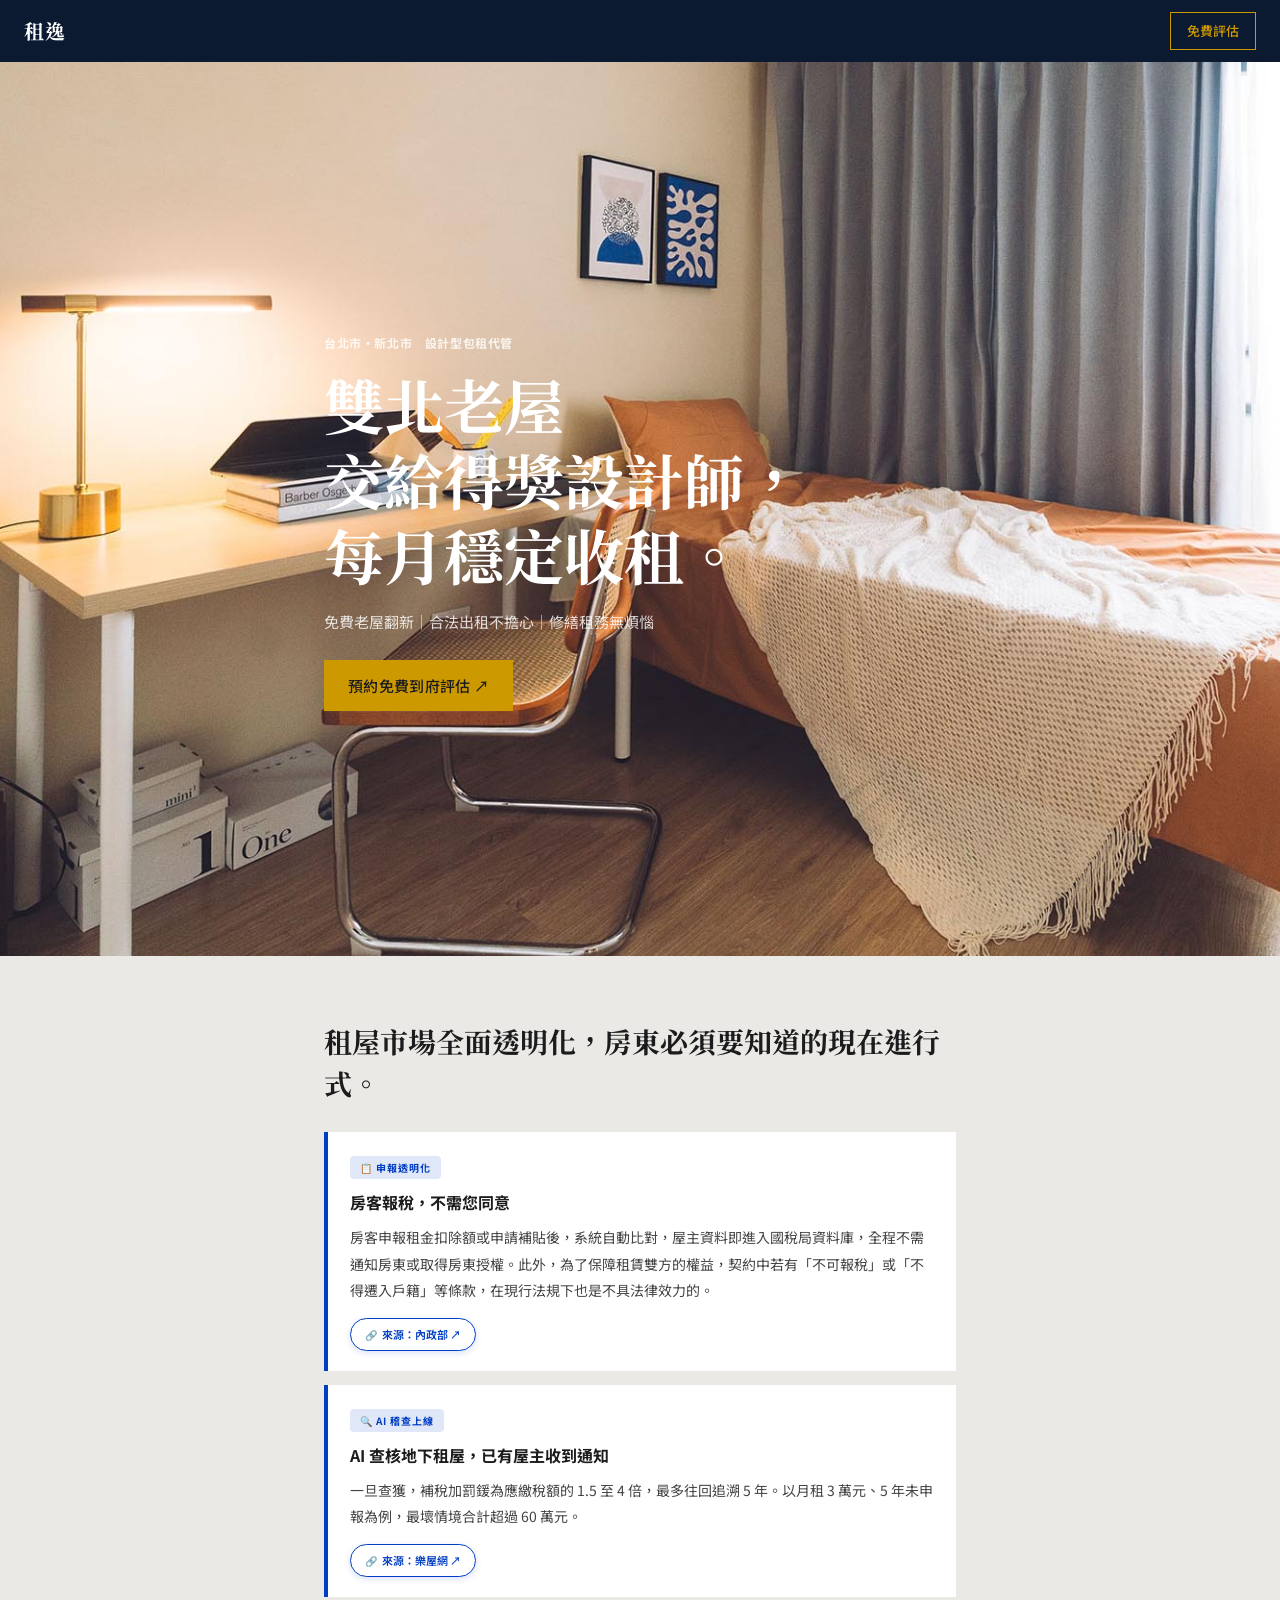
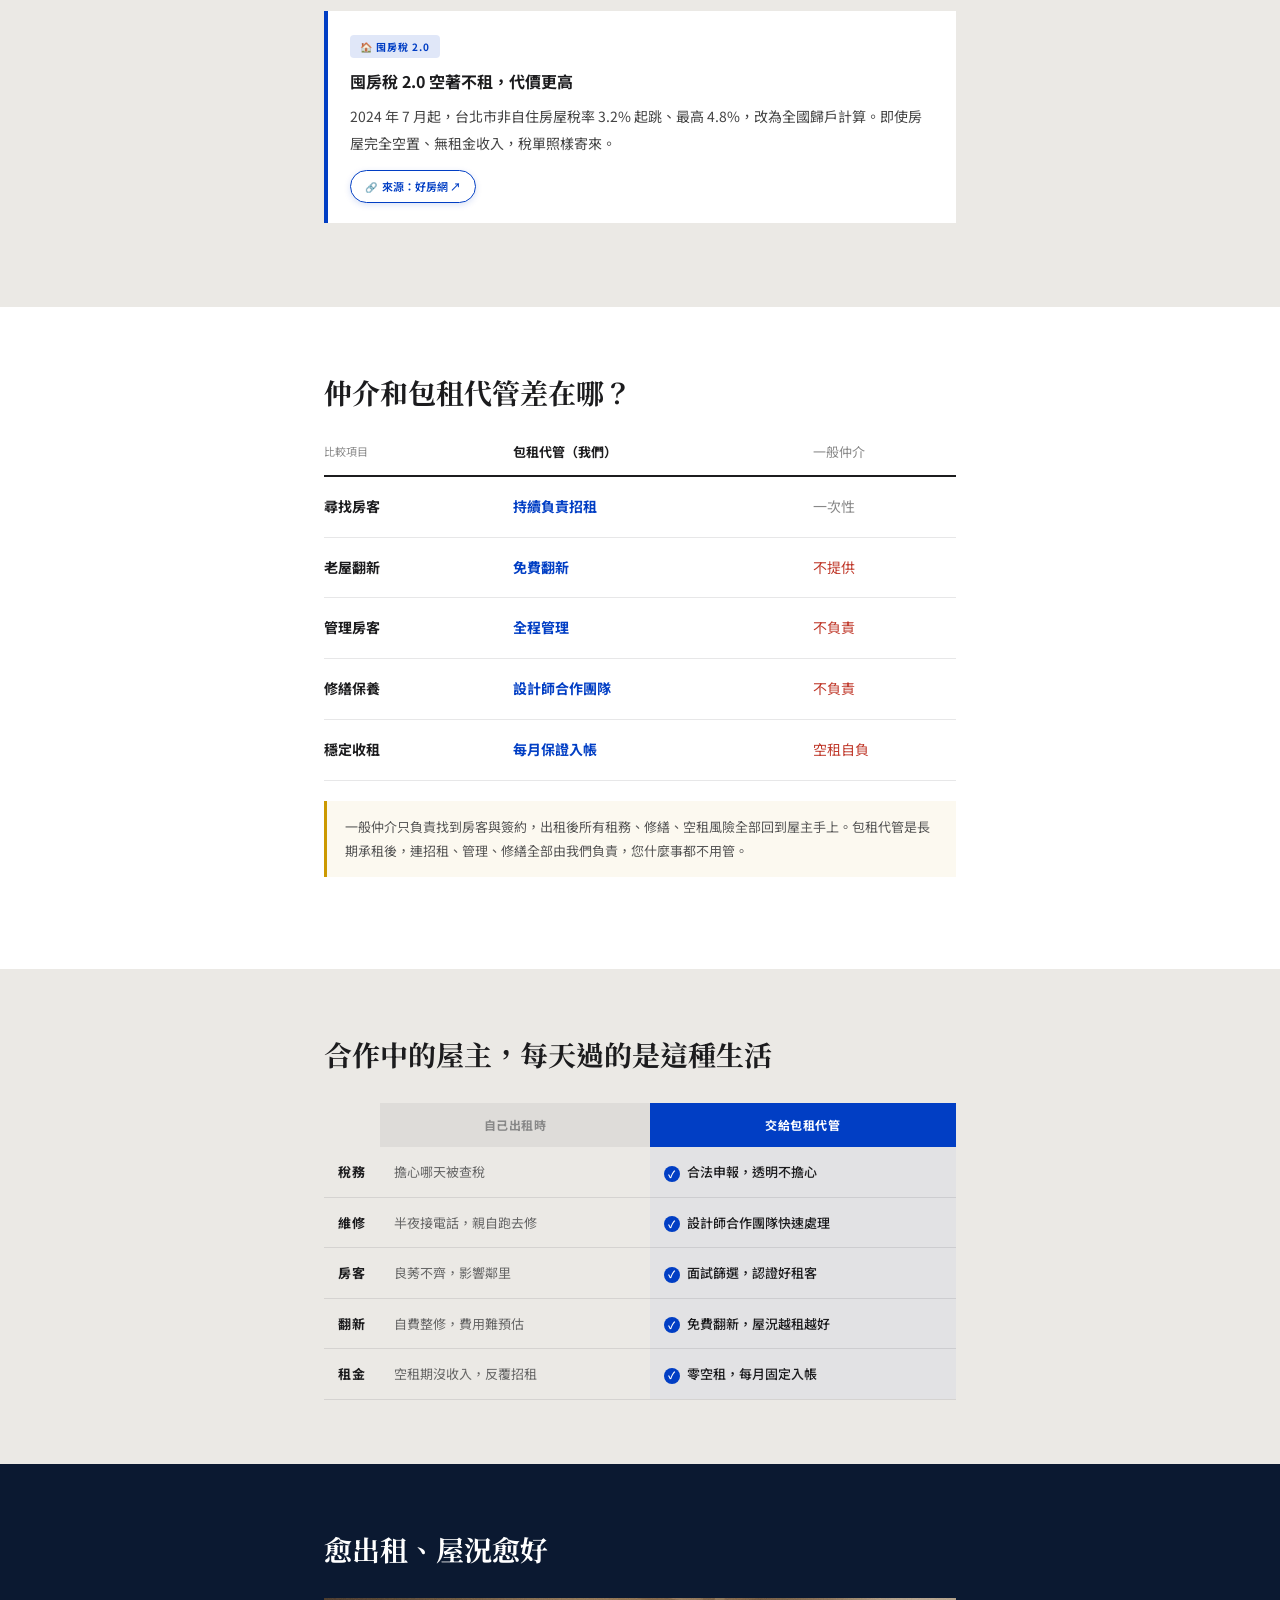
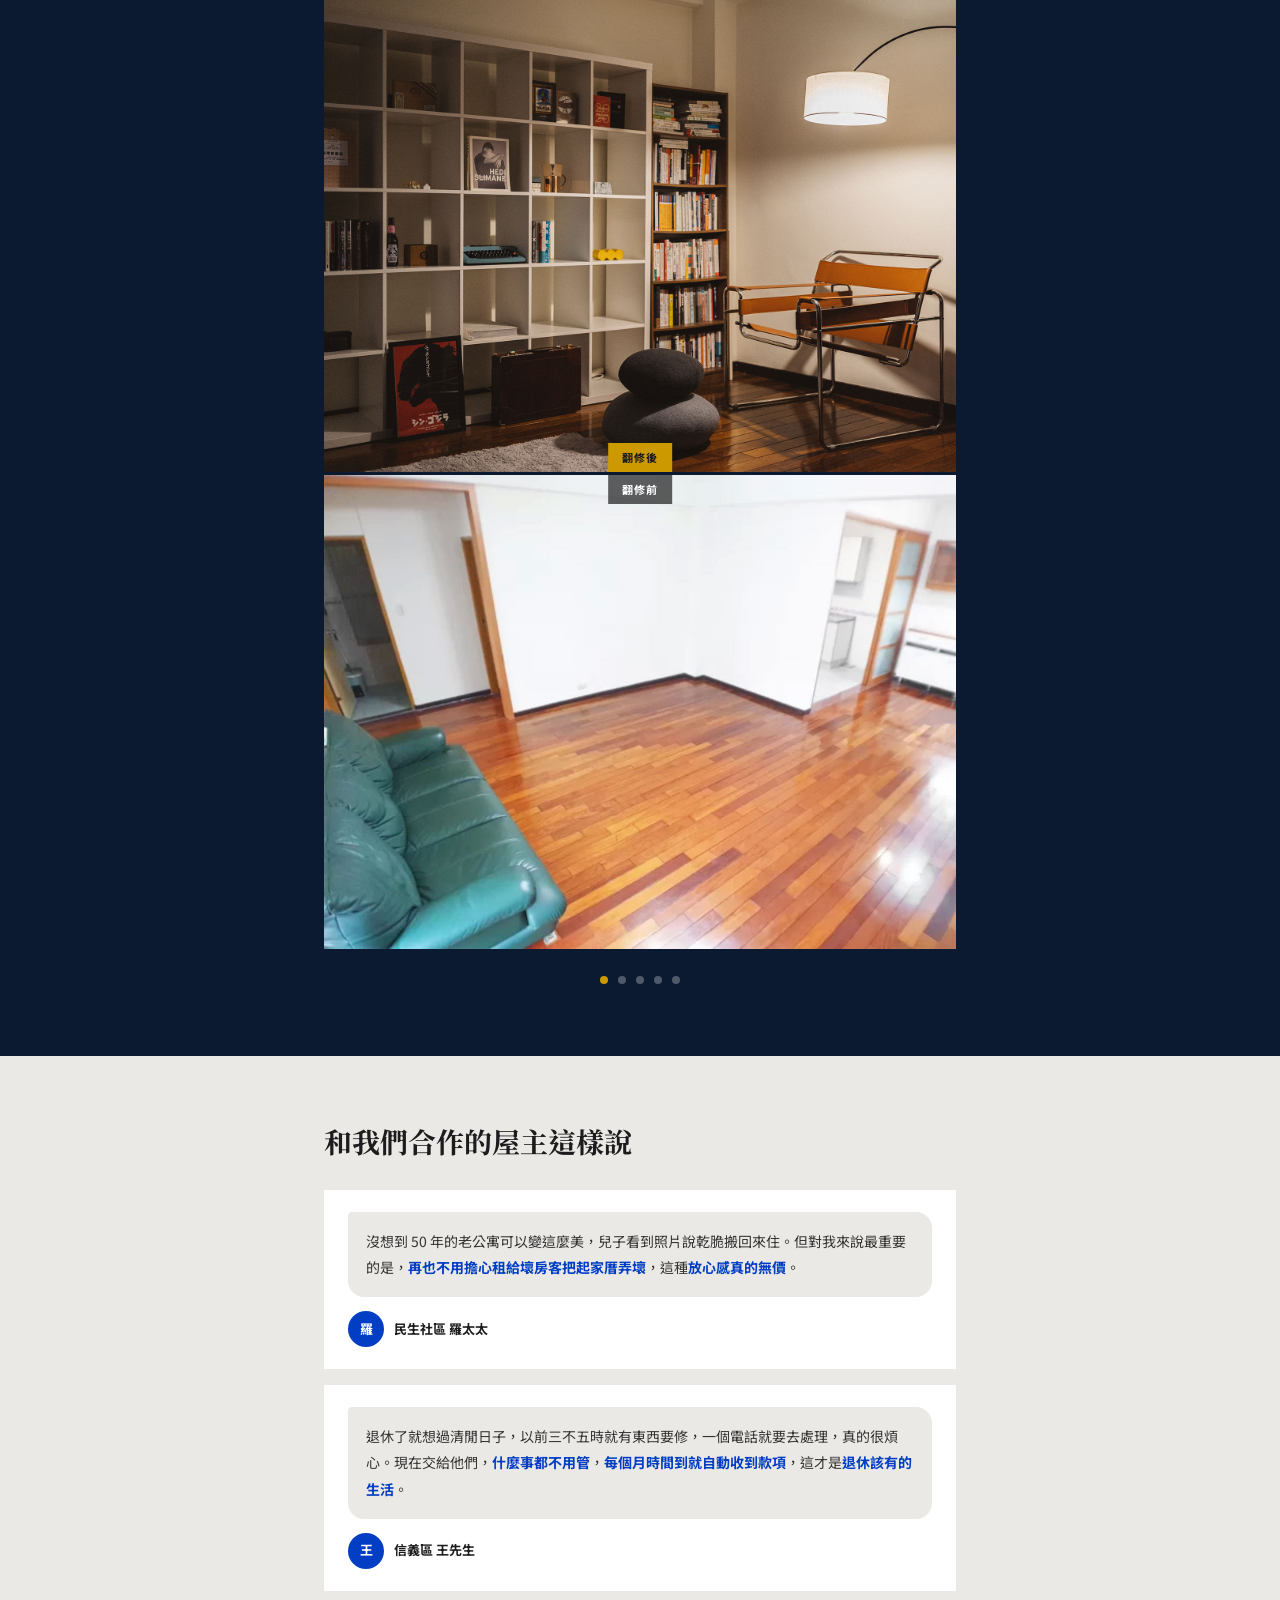
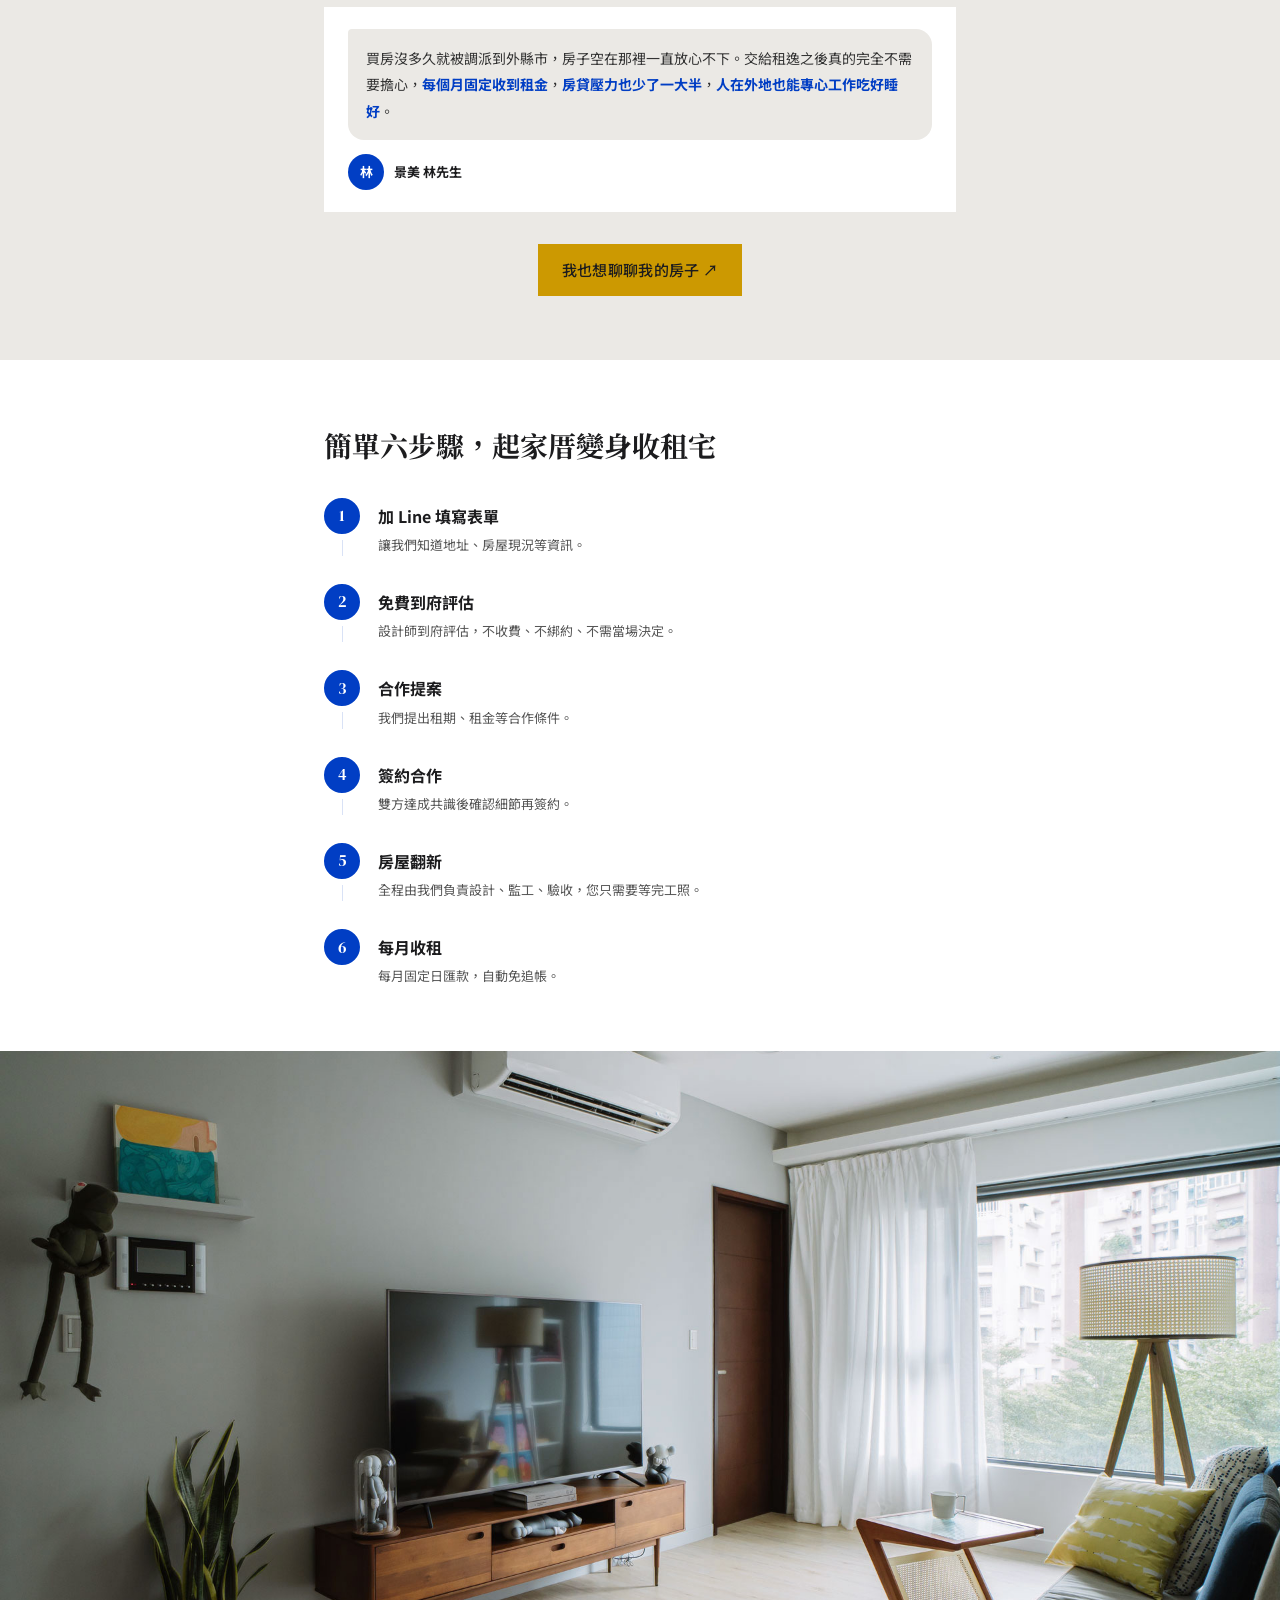
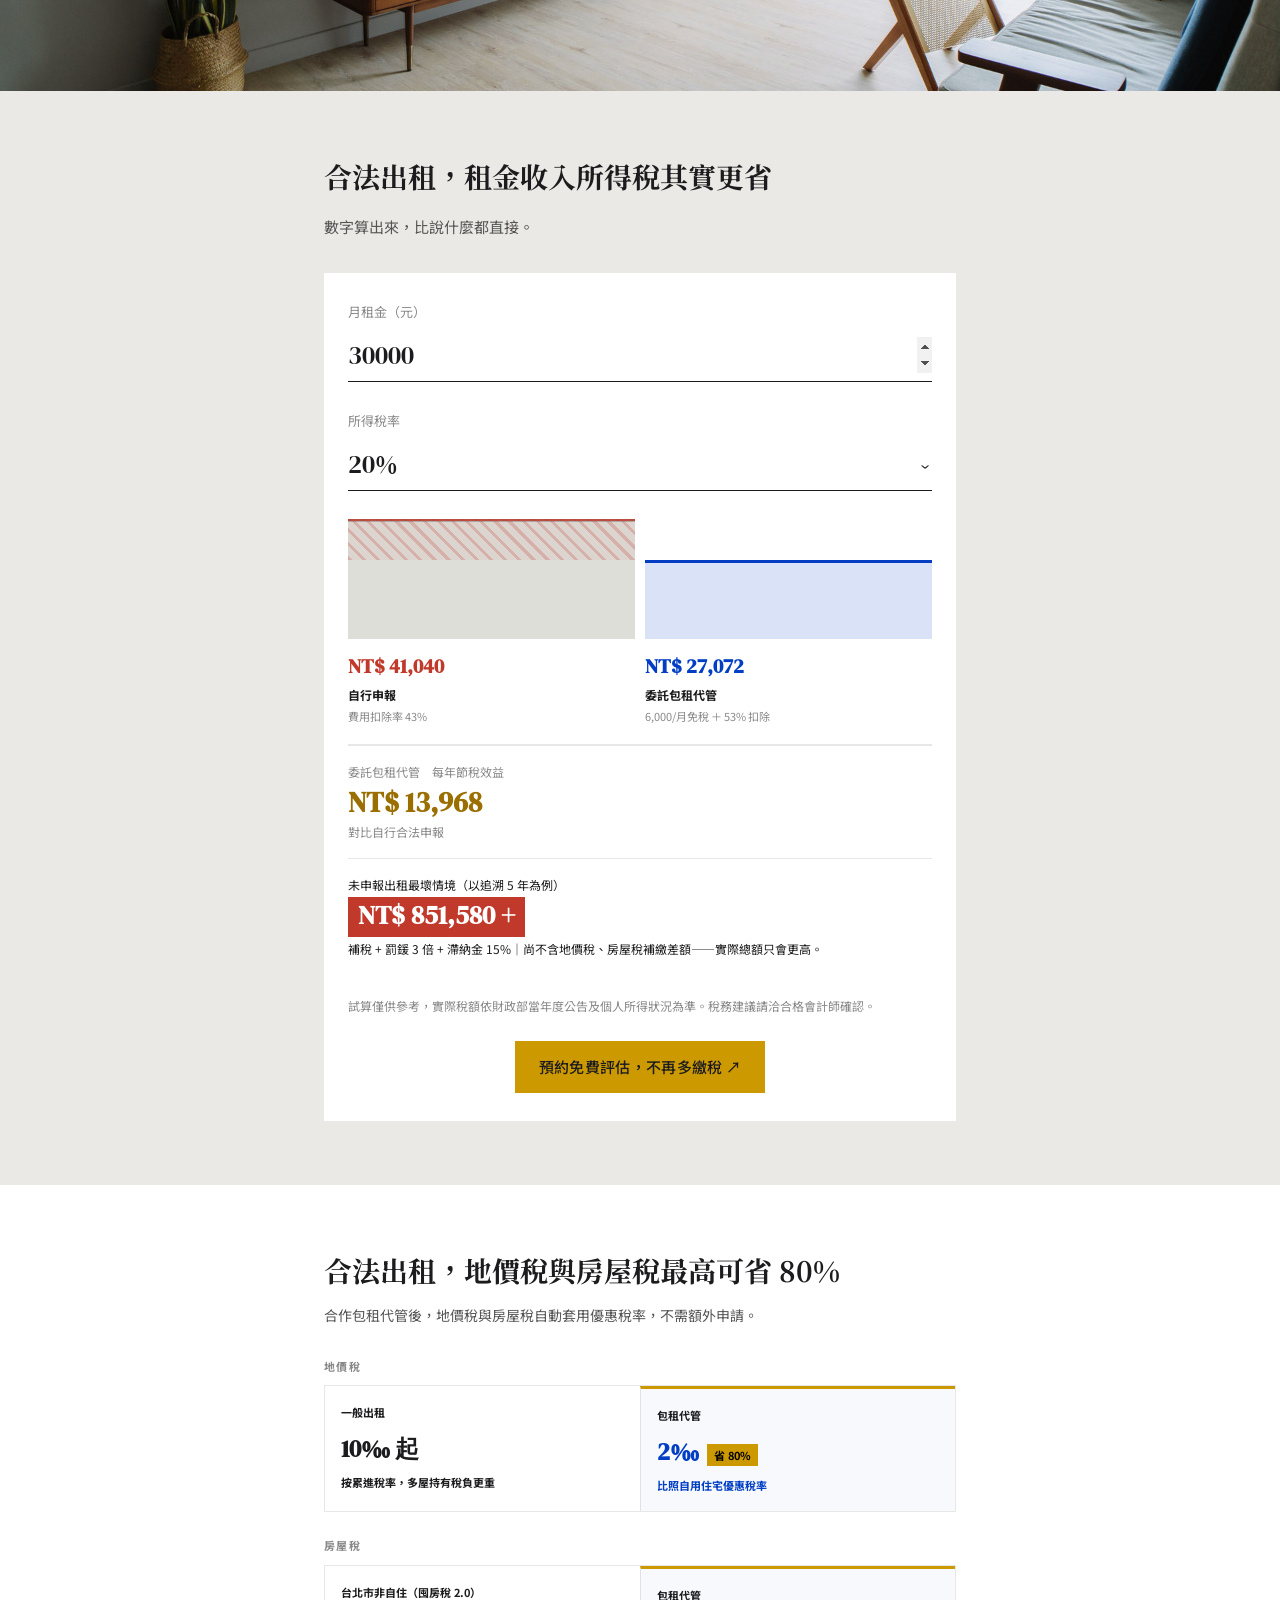
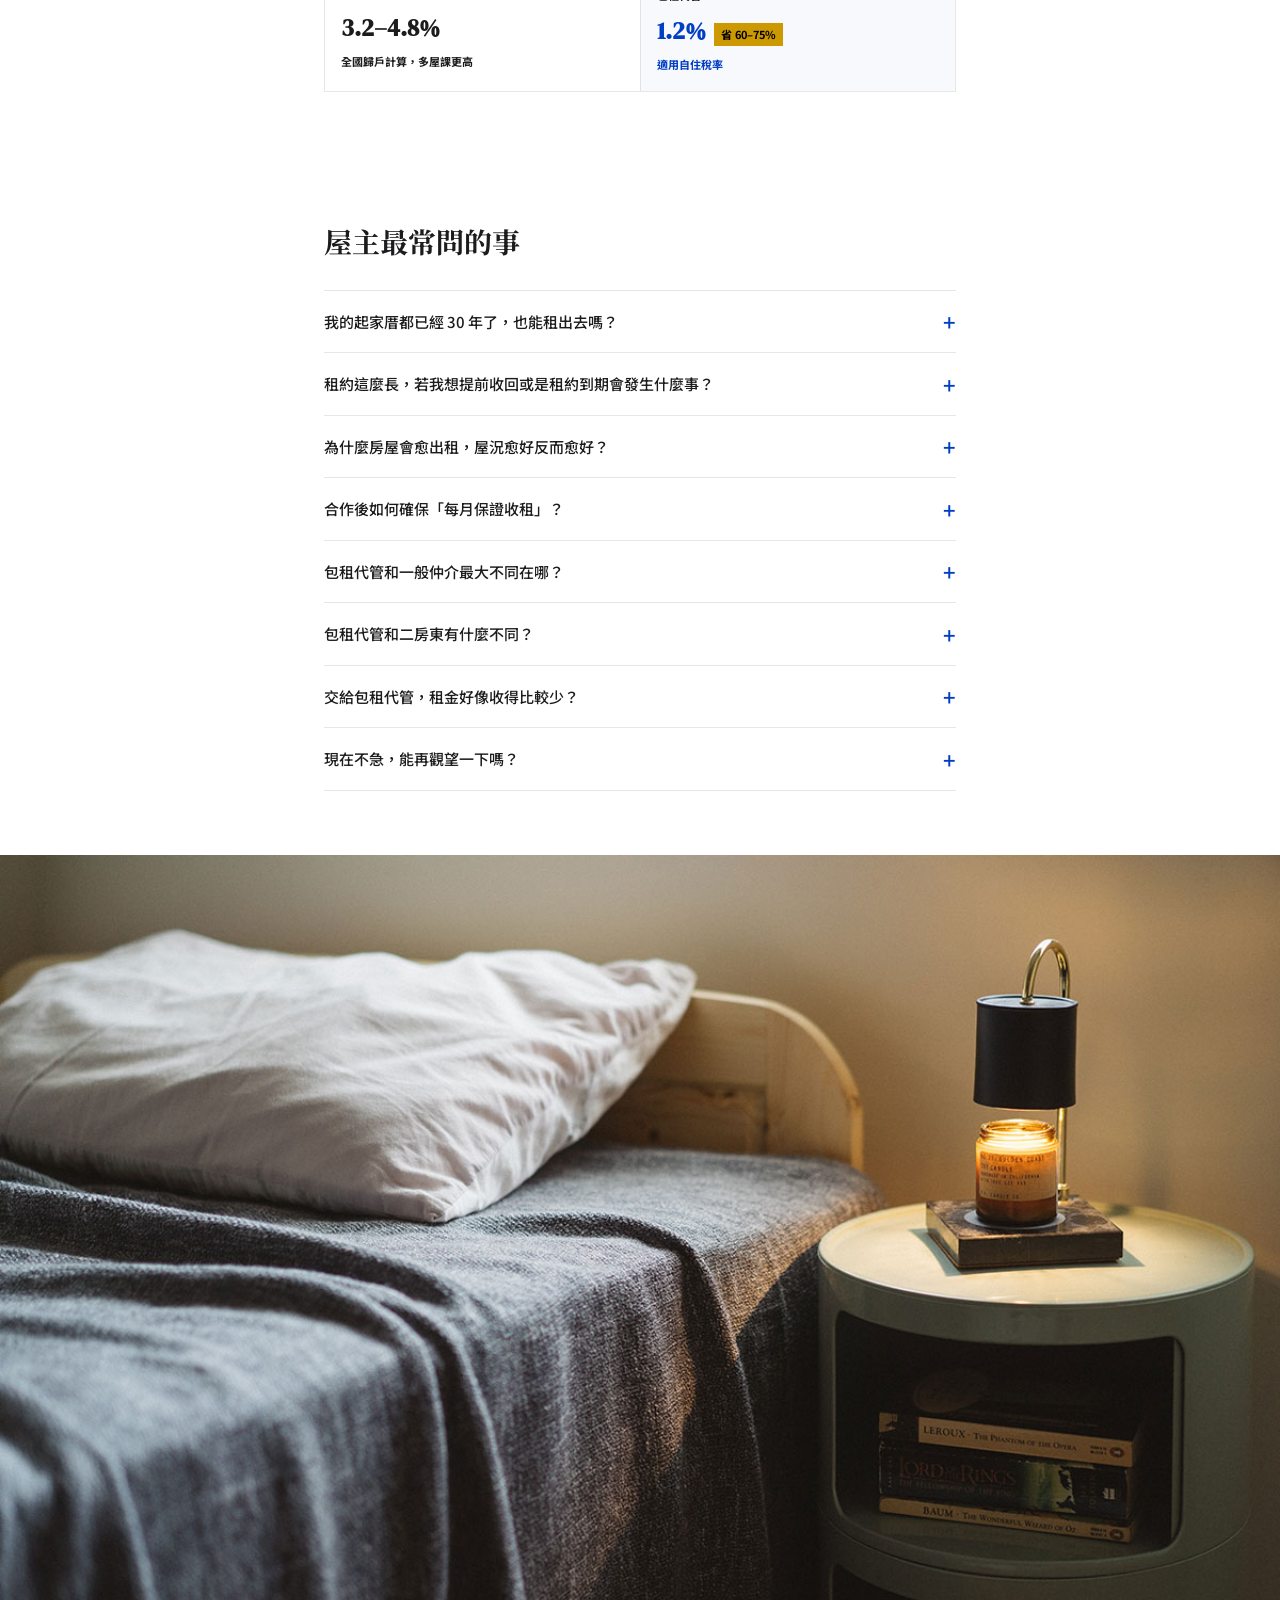
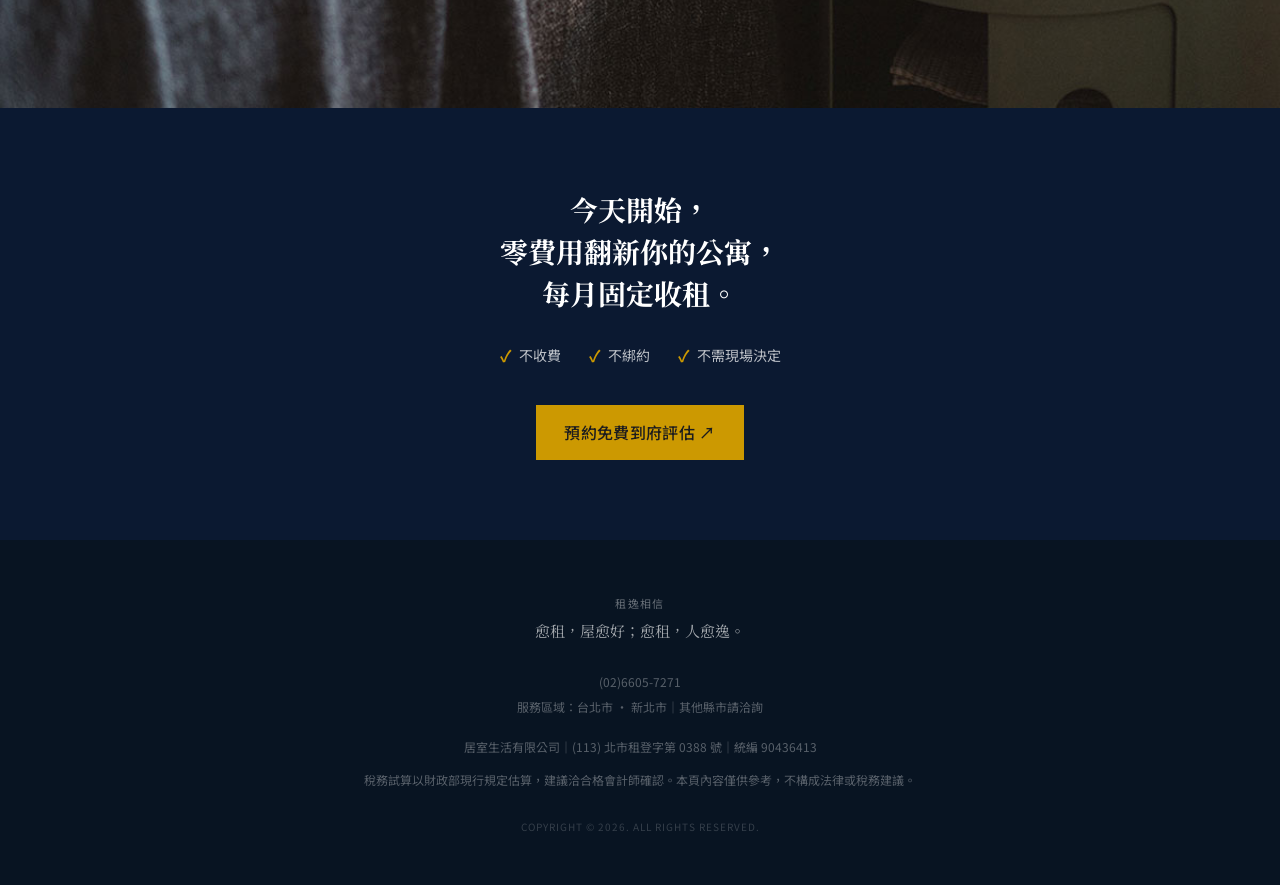
==== index.html @ 50ecc230 "copy: CTA 標題「現在開始」改為「今天開始」 Co-Authored-By: Claude Sonnet 4.6 <noreply@anthropic.com>" ====
<!DOCTYPE html>
<html lang="zh-TW">
<head>
  <meta charset="UTF-8">
  <meta name="viewport" content="width=device-width, initial-scale=1.0">
  <title>租逸｜得獎設計師的包租代管｜雙北</title>
  <meta name="description" content="雙北老屋交給得獎設計師，零前期成本翻修，每月穩定收租，稅務全包辦。免費到府評估。">
  <meta property="og:title" content="租逸｜得獎設計師的包租代管｜雙北">
  <meta property="og:description" content="雙北老屋交給得獎設計師，零前期成本翻修，每月穩定收租，稅務全包辦。免費到府評估。">
  <meta property="og:url" content="https://gynogo.github.io/leasure-lp/">
  <meta property="og:type" content="website">
  <meta property="og:image" content="https://gynogo.github.io/leasure-lp/img/hero_xsroomc.jpg">
  <link rel="stylesheet" href="style.css">
</head>
<body>

<!-- ════════════════════════════════════════════════
     STICKY NAV
     ════════════════════════════════════════════════ -->
<nav class="sticky-nav">
  <div class="nav-logo-text">租逸</div>
  <a href="#cta" class="nav-cta">免費評估</a>
</nav>


<!-- ════════════════════════════════════════════════
     SECTION 1 | HERO
     ════════════════════════════════════════════════ -->
<section class="hero">
  <img src="img/hero_xsroomc.jpg" class="hero-bg-img" alt="翻修後空間實景">
  <div class="container hero-content">
    <div class="hero-eyebrow">台北市・新北市　設計型包租代管</div>
    <h1>雙北老屋<br>交給得獎設計師，<br>每月穩定收租。</h1>
    <p class="hero-sub">免費老屋翻新｜合法出租不擔心｜修繕租務無煩惱</p>
    <div class="hero-cta-row">
      <a href="https://line.me/ti/p/~ginoboya" target="_blank" rel="noopener" class="btn-primary">預約免費到府評估 ↗</a>
    </div>
  </div>
</section>


<!-- ════════════════════════════════════════════════
     SECTION 2 | 環境趨勢
     ════════════════════════════════════════════════ -->
<section>
  <div class="container">
    <h2>租屋市場全面透明化，房東必須要知道的現在進行式。</h2>

    <div class="env-cards">
      <div class="env-card">
        <div class="env-card-label">📋 申報透明化</div>
        <h3>房客報稅，不需您同意</h3>
        <p>房客申報租金扣除額或申請補貼後，系統自動比對，屋主資料即進入國稅局資料庫，全程不需通知房東或取得房東授權。此外，為了保障租賃雙方的權益，契約中若有「不可報稅」或「不得遷入戶籍」等條款，在現行法規下也是不具法律效力的。</p>
        <a class="env-card-source" href="https://www.moi.gov.tw/News_Content.aspx?n=4&s=263921" target="_blank" rel="noopener">來源：內政部 ↗</a>
      </div>
      <div class="env-card">
        <div class="env-card-label">🔍 AI 稽查上線</div>
        <h3>AI 查核地下租屋，已有屋主收到通知</h3>
        <p>一旦查獲，補稅加罰鍰為應繳稅額的 1.5 至 4 倍，最多往回追溯 5 年。以月租 3 萬元、5 年未申報為例，最壞情境合計超過 60 萬元。</p>
        <a class="env-card-source" href="https://extra.rakuya.com.tw/house_news/61215.html" target="_blank" rel="noopener">來源：樂屋網 ↗</a>
      </div>
      <div class="env-card">
        <div class="env-card-label">🏠 囤房稅 2.0</div>
        <h3>囤房稅 2.0 空著不租，代價更高</h3>
        <p>2024 年 7 月起，台北市非自住房屋稅率 3.2% 起跳、最高 4.8%，改為全國歸戶計算。即使房屋完全空置、無租金收入，稅單照樣寄來。</p>
        <a class="env-card-source" href="https://www.hbhousing.com.tw/news/detail.aspx?num=5266" target="_blank" rel="noopener">來源：好房網 ↗</a>
      </div>
    </div>
  </div>
</section>


<!-- ════════════════════════════════════════════════
     SECTION 3 | 包租代管科普
     ════════════════════════════════════════════════ -->
<section id="s3" style="background:var(--white)">
  <div class="container">
    <h2>仲介和包租代管差在哪？</h2>

    <div class="compare-wrap">
      <table class="compare-table">
        <thead>
          <tr>
            <th class="ct-cat-head">比較項目</th>
            <th class="ct-our-head">包租代管（我們）</th>
            <th class="ct-them-head">一般仲介</th>
          </tr>
        </thead>
        <tbody>
          <tr>
            <td class="ct-cat">尋找房客</td>
            <td class="ct-our">持續負責招租</td>
            <td class="ct-them">一次性</td>
          </tr>
          <tr>
            <td class="ct-cat">老屋翻新</td>
            <td class="ct-our">免費翻新</td>
            <td class="ct-them them-no">不提供</td>
          </tr>
          <tr>
            <td class="ct-cat">管理房客</td>
            <td class="ct-our">全程管理</td>
            <td class="ct-them them-no">不負責</td>
          </tr>
          <tr>
            <td class="ct-cat">修繕保養</td>
            <td class="ct-our">設計師合作團隊</td>
            <td class="ct-them them-no">不負責</td>
          </tr>
          <tr>
            <td class="ct-cat">穩定收租</td>
            <td class="ct-our">每月保證入帳</td>
            <td class="ct-them them-no">空租自負</td>
          </tr>
        </tbody>
      </table>
      <div class="ct-note">
        一般仲介只負責找到房客與簽約，出租後所有租務、修繕、空租風險全部回到屋主手上。包租代管是長期承租後，連招租、管理、修繕全部由我們負責，您什麼事都不用管。
      </div>
    </div>
  </div>
</section>


<!-- ════════════════════════════════════════════════
     SECTION 4 | 同間房子，兩種日子（表格）
     ════════════════════════════════════════════════ -->
<section class="chat-section">
  <div class="container">
    <h2>合作中的屋主，每天過的是這種生活</h2>

    <div class="diff-wrap">
      <table class="diff-table">
        <thead>
          <tr>
            <th class="diff-th-cat"></th>
            <th class="diff-th-before">自己出租時</th>
            <th class="diff-th-after">交給包租代管</th>
          </tr>
        </thead>
        <tbody>
          <tr>
            <td class="diff-cat">稅務</td>
            <td class="diff-before">擔心哪天被查稅</td>
            <td class="diff-after">合法申報，透明不擔心</td>
          </tr>
          <tr>
            <td class="diff-cat">維修</td>
            <td class="diff-before">半夜接電話，親自跑去修</td>
            <td class="diff-after">設計師合作團隊快速處理</td>
          </tr>
          <tr>
            <td class="diff-cat">房客</td>
            <td class="diff-before">良莠不齊，影響鄰里</td>
            <td class="diff-after">面試篩選，認證好租客</td>
          </tr>
          <tr>
            <td class="diff-cat">翻新</td>
            <td class="diff-before">自費整修，費用難預估</td>
            <td class="diff-after">免費翻新，屋況越租越好</td>
          </tr>
          <tr>
            <td class="diff-cat">租金</td>
            <td class="diff-before">空租期沒收入，反覆招租</td>
            <td class="diff-after">零空租，每月固定入帳</td>
          </tr>
        </tbody>
      </table>
    </div>
  </div>
</section>


<!-- ════════════════════════════════════════════════
     SECTION 5 | 空間改造（垂直，after 上 before 下）
     ════════════════════════════════════════════════ -->
<section class="ba-section">
  <div class="container">
    <h2 style="color:var(--white)">愈出租、屋況愈好</h2>

    <div class="ba-slider" id="ba-slider">
      <div class="ba-track" id="ba-track">

        <div class="ba-case">
          <div class="ba-photo-v">
            <img src="img/xd38_after.jpg" alt="翻修後">
            <span class="ba-photo-label after-label">翻修後</span>
          </div>
          <div class="ba-photo-v">
            <img src="img/xd38_before.jpg" alt="翻修前">
            <span class="ba-photo-label before-label">翻修前</span>
          </div>
        </div>

        <div class="ba-case">
          <div class="ba-photo-v">
            <img src="img/xs01_after.jpg" alt="翻修後">
            <span class="ba-photo-label after-label">翻修後</span>
          </div>
          <div class="ba-photo-v">
            <img src="img/xs01_before.jpg" alt="翻修前">
            <span class="ba-photo-label before-label">翻修前</span>
          </div>
        </div>

        <div class="ba-case">
          <div class="ba-photo-v">
            <img src="img/jm_after.jpg" alt="翻修後">
            <span class="ba-photo-label after-label">翻修後</span>
          </div>
          <div class="ba-photo-v">
            <img src="img/jm_before.jpg" alt="翻修前">
            <span class="ba-photo-label before-label">翻修前</span>
          </div>
        </div>

        <div class="ba-case">
          <div class="ba-photo-v">
            <img src="img/yj07_after01.jpg" alt="翻修後">
            <span class="ba-photo-label after-label">翻修後</span>
          </div>
          <div class="ba-photo-v">
            <img src="img/yj07_before.jpg" alt="翻修前">
            <span class="ba-photo-label before-label">翻修前</span>
          </div>
        </div>

        <div class="ba-case">
          <div class="ba-photo-v">
            <img src="img/yj07_after02.jpg" alt="翻修後">
            <span class="ba-photo-label after-label">翻修後</span>
          </div>
          <div class="ba-photo-v">
            <img src="img/yj07_before02.jpg" alt="翻修前">
            <span class="ba-photo-label before-label">翻修前</span>
          </div>
        </div>

      </div>
    </div>

    <div class="ba-dots" id="ba-dots">
      <button class="ba-dot active" data-idx="0" aria-label="第 1 組"></button>
      <button class="ba-dot" data-idx="1" aria-label="第 2 組"></button>
      <button class="ba-dot" data-idx="2" aria-label="第 3 組"></button>
      <button class="ba-dot" data-idx="3" aria-label="第 4 組"></button>
      <button class="ba-dot" data-idx="4" aria-label="第 5 組"></button>
    </div>
  </div>
</section>


<!-- ════════════════════════════════════════════════
     SECTION 6 | 屋主見證（LINE 對話風格）
     ════════════════════════════════════════════════ -->
<section>
  <div class="container">
    <h2>和我們合作的屋主這樣說</h2>

    <div class="chat-cards">

      <div class="chat-card">
        <div class="chat-bubble">
          沒想到 50 年的老公寓可以變這麼美，兒子看到照片說乾脆搬回來住。但對我來說最重要的是，<span class="hl">再也不用擔心租給壞房客把起家厝弄壞</span>，這種<span class="hl">放心感真的無價</span>。
        </div>
        <div class="chat-attribution">
          <div class="chat-avatar">羅</div>
          <span class="chat-name">民生社區 羅太太</span>
        </div>
      </div>

      <div class="chat-card">
        <div class="chat-bubble">
          退休了就想過清閒日子，以前三不五時就有東西要修，一個電話就要去處理，真的很煩心。現在交給他們，<span class="hl">什麼事都不用管</span>，<span class="hl">每個月時間到就自動收到款項</span>，這才是<span class="hl">退休該有的生活</span>。
        </div>
        <div class="chat-attribution">
          <div class="chat-avatar">王</div>
          <span class="chat-name">信義區 王先生</span>
        </div>
      </div>

      <div class="chat-card">
        <div class="chat-bubble">
          買房沒多久就被調派到外縣市，房子空在那裡一直放心不下。交給租逸之後真的完全不需要擔心，<span class="hl">每個月固定收到租金</span>，<span class="hl">房貸壓力也少了一大半</span>，<span class="hl">人在外地也能專心工作吃好睡好</span>。
        </div>
        <div class="chat-attribution">
          <div class="chat-avatar">林</div>
          <span class="chat-name">景美 林先生</span>
        </div>
      </div>

    </div>
    <div style="margin-top:32px;text-align:center">
      <a href="https://line.me/ti/p/~ginoboya" target="_blank" rel="noopener" class="btn-primary">我也想聊聊我的房子 ↗</a>
    </div>
  </div>
</section>


<!-- ════════════════════════════════════════════════
     SECTION 7 | 服務流程
     ════════════════════════════════════════════════ -->
<section class="process-section">
  <div class="container">

    <h2 style="margin-bottom:32px">簡單六步驟，起家厝變身收租宅</h2>

    <div class="steps">

      <div class="step">
        <div class="step-col">
          <div class="step-circle">1</div>
          <div class="step-line"></div>
        </div>
        <div class="step-body">
          <div class="step-title">加 Line 填寫表單</div>
          <p class="step-desc">讓我們知道地址、房屋現況等資訊。</p>
        </div>
      </div>

      <div class="step">
        <div class="step-col">
          <div class="step-circle">2</div>
          <div class="step-line"></div>
        </div>
        <div class="step-body">
          <div class="step-title">免費到府評估</div>
          <p class="step-desc">設計師到府評估，不收費、不綁約、不需當場決定。</p>
        </div>
      </div>


      <div class="step">
        <div class="step-col">
          <div class="step-circle">3</div>
          <div class="step-line"></div>
        </div>
        <div class="step-body">
          <div class="step-title">合作提案</div>
          <p class="step-desc">我們提出租期、租金等合作條件。</p>
        </div>
      </div>

      <div class="step">
        <div class="step-col">
          <div class="step-circle">4</div>
          <div class="step-line"></div>
        </div>
        <div class="step-body">
          <div class="step-title">簽約合作</div>
          <p class="step-desc">雙方達成共識後確認細節再簽約。</p>
        </div>
      </div>

      <div class="step">
        <div class="step-col">
          <div class="step-circle">5</div>
          <div class="step-line"></div>
        </div>
        <div class="step-body">
          <div class="step-title">房屋翻新</div>
          <p class="step-desc">全程由我們負責設計、監工、驗收，您只需要等完工照。</p>
        </div>
      </div>

      <div class="step">
        <div class="step-col">
          <div class="step-circle">6</div>
          <div class="step-line"></div>
        </div>
        <div class="step-body">
          <div class="step-title">每月收租</div>
          <p class="step-desc">每月固定日匯款，自動免追帳。</p>
        </div>
      </div>

    </div>
  </div>
</section>


<!-- ── CASE STUDY PHOTO 1 ── -->
<div class="case-photo-break">
  <img src="img/jm_casestudy.jpg" alt="翻修完成空間實景">
</div>


<!-- ════════════════════════════════════════════════
     SECTION 8 | 試算工具（內嵌，節稅效益）
     ════════════════════════════════════════════════ -->
<section class="calc-section" id="calc">
  <div class="container">
    <h2>合法出租，租金收入所得稅其實更省</h2>
    <p class="calc-intro">數字算出來，比說什麼都直接。</p>

    <div class="calc-card">

      <div class="calc-field">
        <label class="calc-field-label">月租金（元）</label>
        <input type="number" id="lp-rent" class="calc-input" value="30000" min="1000" step="1000" oninput="lpCalc()">
      </div>

      <div class="calc-field">
        <label class="calc-field-label">所得稅率</label>
        <div class="calc-select-wrap">
          <select id="lp-rate" class="calc-select" onchange="lpCalc()">
            <option value="5">5%</option>
            <option value="12">12%</option>
            <option value="20" selected>20%</option>
            <option value="30">30%</option>
            <option value="40">40%</option>
          </select>
        </div>
      </div>

      <!-- Bar chart: 自行申報 vs 委託包租代管 -->
      <div class="calc-compare">
        <div class="cc-bars">
          <div class="cc-bar-col cc-bar-col-left">
            <div class="cc-diff-inner" id="lp-diff-inner" data-tip=""></div>
            <div class="cc-bar cc-bar-self" id="lp-bar-self"></div>
          </div>
          <div class="cc-bar-col"><div class="cc-bar cc-bar-mgd" id="lp-bar-mgd"></div></div>
        </div>
        <div class="cc-labels">
          <div class="cc-col">
            <div class="cc-amt cc-amt-gray" id="lp-val-self">NT$ 0</div>
            <div class="cc-name">自行申報</div>
            <div class="cc-sub">費用扣除率 43%</div>
          </div>
          <div class="cc-col">
            <div class="cc-amt cc-amt-blue" id="lp-val-mgd">NT$ 0</div>
            <div class="cc-name">委託包租代管</div>
            <div class="cc-sub">6,000/月免稅 ＋ 53% 扣除</div>
          </div>
        </div>
      </div>

      <!-- 節稅效益 -->
      <div class="calc-row">
        <div class="calc-row-label">委託包租代管　每年節稅效益</div>
        <div class="calc-row-val calc-val-gold" id="lp-val-savings">NT$ 0</div>
        <div class="calc-row-sub">對比自行合法申報</div>
      </div>

      <!-- 最壞情境：只有金額紅底 -->
      <div class="calc-row calc-row-worst">
        <div class="calc-row-label">未申報出租最壞情境（以追溯 5 年為例）</div>
        <div class="calc-row-val">
          <span class="calc-danger-badge" id="lp-val-worst">NT$ 0</span>
        </div>
        <div class="calc-row-sub">補稅 + 罰鍰 3 倍 + 滯納金 15%｜尚不含地價稅、房屋稅補繳差額——實際總額只會更高。</div>
      </div>

      <p class="calc-disc">試算僅供參考，實際稅額依財政部當年度公告及個人所得狀況為準。稅務建議請洽合格會計師確認。</p>
      <div style="margin-top:24px;text-align:center">
        <a href="https://line.me/ti/p/~ginoboya" target="_blank" rel="noopener" class="btn-primary">預約免費評估，不再多繳稅 ↗</a>
      </div>
    </div>
  </div>
</section>


<!-- ════════════════════════════════════════════════
     SECTION 8b | 地價稅 / 房屋稅
     ════════════════════════════════════════════════ -->
<section style="background:var(--white)">
  <div class="container">
    <h2>合法出租，地價稅與房屋稅最高可省 80%</h2>
    <p style="margin-top:12px;font-size:14px;color:#555;line-height:1.85">合作包租代管後，地價稅與房屋稅自動套用優惠稅率，不需額外申請。</p>

    <div class="tax-cards">

      <div class="tax-card">
        <div class="tax-card-type">地價稅</div>
        <div class="tax-compare">
          <div class="tax-col">
            <div class="tax-col-label">一般出租</div>
            <div class="tax-col-val">10‰ 起</div>
            <div class="tax-col-sub">按累進稅率，多屋持有稅負更重</div>
          </div>
          <div class="tax-col">
            <div class="tax-col-label">包租代管</div>
            <div class="tax-col-val-row">
              <div class="tax-col-val">2‰</div>
              <span class="tax-save-badge">省 80%</span>
            </div>
            <div class="tax-col-sub">比照自用住宅優惠稅率</div>
          </div>
        </div>
      </div>

      <div class="tax-card">
        <div class="tax-card-type">房屋稅</div>
        <div class="tax-compare">
          <div class="tax-col">
            <div class="tax-col-label">台北市非自住（囤房稅 2.0）</div>
            <div class="tax-col-val">3.2–4.8%</div>
            <div class="tax-col-sub">全國歸戶計算，多屋課更高</div>
          </div>
          <div class="tax-col">
            <div class="tax-col-label">包租代管</div>
            <div class="tax-col-val-row">
              <div class="tax-col-val">1.2%</div>
              <span class="tax-save-badge">省 60–75%</span>
            </div>
            <div class="tax-col-sub">適用自住稅率</div>
          </div>
        </div>
      </div>

    </div>
  </div>
</section>


<!-- ════════════════════════════════════════════════
     SECTION 9 | FAQ
     ════════════════════════════════════════════════ -->
<section class="faq-section">
  <div class="container">
    <h2>屋主最常問的事</h2>

    <div class="faq-list">

      <details>
        <summary>
          <span class="faq-q">我的起家厝都已經 30 年了，也能租出去嗎？</span>
          <span class="faq-plus">+</span>
        </summary>
        <p class="faq-ans">當然沒問題，新成屋到 50 年老屋我們都有設計裝修經驗，可完全放心交給我們處理。租逸是少見的從設計規劃、裝修翻新、包租代管都能一條龍處理，且為德國紅點設計獎設計師主理的團隊。</p>
      </details>

      <details>
        <summary>
          <span class="faq-q">租約這麼長，若我想提前收回或是租約到期會發生什麼事？</span>
          <span class="faq-plus">+</span>
        </summary>
        <p class="faq-ans">長約是因為我們在前期投入大筆裝修成本，但不用擔心，合約均包含「房屋提前收回條款」，若遇到如都更等狀況，雙方可協商收回。租約期間保證每月穩定收租，租約到期後還給您一間翻新的房屋。</p>
      </details>

      <details>
        <summary>
          <span class="faq-q">為什麼房屋會愈出租，屋況愈好反而愈好？</span>
          <span class="faq-plus">+</span>
        </summary>
        <p class="faq-ans">從出租前的居住安全評估、房屋翻新、家具設備換新，到出租期間的房客篩選、每月專人打掃、設備修繕保養等，我們保證房屋時時都被全方位照顧。</p>
      </details>

      <details>
        <summary>
          <span class="faq-q">合作後如何確保「每月保證收租」？</span>
          <span class="faq-plus">+</span>
        </summary>
        <p class="faq-ans">不論房屋是否空租，每月收租均白紙黑字寫在契約中，我們每月定期於指定日期匯出款項，保證穩定入帳。</p>
      </details>

      <details>
        <summary>
          <span class="faq-q">包租代管和一般仲介最大不同在哪？</span>
          <span class="faq-plus">+</span>
        </summary>
        <p class="faq-ans">一般仲介只負責一次性交易，出租後所有租務等均回到房東手上。租逸的包租代管是長期承租後，連同招租、管理、修繕全部由我們負責，您什麼事都不用處理，每月穩定收租。</p>
      </details>

      <details>
        <summary>
          <span class="faq-q">包租代管和二房東有什麼不同？</span>
          <span class="faq-plus">+</span>
        </summary>
        <p class="faq-ans">包租代管是政府近年居住政策重點，正是為了避免惡劣二房東而設立，業者受《租賃住宅市場發展及管理條例》所規範，需為合法登記的租賃住宅服務業，您的權益完全受法律保障。</p>
      </details>

      <details>
        <summary>
          <span class="faq-q">交給包租代管，租金好像收得比較少？</span>
          <span class="faq-plus">+</span>
        </summary>
        <p class="faq-ans">帳面上月月滿租、零裝修成本的計算方式確實最終數字可能比較高，但實際上空租期、修繕、設備換新、時間成本等零零總總加進去後，選擇租逸的包租代管「每月保證收租」所帶來的穩定金流，是更安心、無煩惱的選擇。</p>
      </details>

      <details>
        <summary>
          <span class="faq-q">現在不急，能再觀望一下嗎？</span>
          <span class="faq-plus">+</span>
        </summary>
        <p class="faq-ans">
          當然可以。但這段時間，稅務風險、房屋老化、零租金收入，三件事同時在發生。
          我們很樂意先免費到府評估，不用現場決定，您可思考後再決定要不要合作。
          <br><br>
          <a href="https://line.me/ti/p/~ginoboya" target="_blank" rel="noopener" class="faq-cta-hint">先預約看看也無妨 ↗</a>
        </p>
      </details>

    </div>
  </div>
</section>


<!-- ── CASE STUDY PHOTO 2 ── -->
<div class="case-photo-break case-photo-intimate">
  <img src="img/xd_intimate.jpg" alt="空間細節實景">
</div>


<!-- ════════════════════════════════════════════════
     SECTION 10 | FINAL CTA
     ════════════════════════════════════════════════ -->
<section id="cta">
  <div class="container">
    <h2>今天開始，<br>零費用翻新你的公寓，<br>每月固定收租。</h2>

    <div class="cta-guarantees">
      <div class="cta-g">不收費</div>
      <div class="cta-g">不綁約</div>
      <div class="cta-g">不需現場決定</div>
    </div>

    <a href="https://line.me/ti/p/~ginoboya" target="_blank" rel="noopener" class="btn-primary">預約免費到府評估 ↗</a>
  </div>
</section>


<!-- ════════════════════════════════════════════════
     FOOTER
     ════════════════════════════════════════════════ -->
<footer>
  <p class="footer-tagline"><span class="footer-believe">租逸相信</span><br>愈租，屋愈好；愈租，人愈逸。</p>
  <div class="footer-info">
    <div>(02)6605-7271</div>
    <div>服務區域：台北市 · 新北市｜其他縣市請洽詢</div>
    <div style="margin-top:14px">居室生活有限公司｜(113) 北市租登字第 0388 號｜統編 90436413</div>
    <div style="margin-top:8px">稅務試算以財政部現行規定估算，建議洽合格會計師確認。本頁內容僅供參考，不構成法律或稅務建議。</div>
    <div class="footer-copyright">COPYRIGHT &copy; 2026. ALL RIGHTS RESERVED.</div>
  </div>
</footer>


<!-- ════════════════════════════════════════════════
     INLINE CALCULATOR SCRIPT
     ════════════════════════════════════════════════ -->
<script>
/* ── Before/After Slider ─────────────────────── */
(function () {
  var track = document.getElementById('ba-track');
  var dots  = document.querySelectorAll('#ba-dots .ba-dot');
  var cur   = 0;

  function goto(idx) {
    cur = idx;
    track.style.transform = 'translateX(-' + (100 * idx) + '%)';
    dots.forEach(function (d, i) { d.classList.toggle('active', i === idx); });
  }

  dots.forEach(function (dot) {
    dot.addEventListener('click', function () { goto(parseInt(dot.dataset.idx, 10)); });
  });

  // Touch (mobile) — 綁在容器上，避免 track 平移後 touch 區域跑掉
  var slider = document.getElementById('ba-slider');
  var sx = 0, sy = 0, blocked = false;
  slider.addEventListener('touchstart', function (e) {
    sx = e.touches[0].clientX;
    sy = e.touches[0].clientY;
    blocked = false;
  }, { passive: true });
  slider.addEventListener('touchmove', function (e) {
    var dx = e.touches[0].clientX - sx;
    var dy = e.touches[0].clientY - sy;
    if (!blocked && Math.abs(dy) > Math.abs(dx)) { blocked = true; }
    if (!blocked && Math.abs(dx) > 5) { e.preventDefault(); }
  }, { passive: false });
  slider.addEventListener('touchend', function (e) {
    if (blocked) return;
    var dx = e.changedTouches[0].clientX - sx;
    if (Math.abs(dx) > 40) goto(Math.max(0, Math.min(dots.length - 1, cur + (dx < 0 ? 1 : -1))));
  });

  // Mouse drag (desktop)
  var mx = 0, dragging = false;
  track.style.cursor = 'grab';
  track.addEventListener('mousedown', function (e) {
    mx = e.clientX; dragging = true;
    track.style.cursor = 'grabbing';
    e.preventDefault();
  });
  document.addEventListener('mousemove', function (e) {
    if (!dragging) return;
  });
  document.addEventListener('mouseup', function (e) {
    if (!dragging) return;
    dragging = false; track.style.cursor = 'grab';
    var dx = e.clientX - mx;
    if (Math.abs(dx) > 40) goto(Math.max(0, Math.min(dots.length - 1, cur + (dx < 0 ? 1 : -1))));
  });
})();
</script>

<script>
(function () {
  var BAR_MAX = 120;

  function lpCalc() {
    var rent = parseFloat(document.getElementById('lp-rent').value) || 0;
    var rate = parseInt(document.getElementById('lp-rate').value, 10) / 100;
    var annual = rent * 12;
    var tSelf = annual * (1 - 0.43) * rate;
    var exempt = Math.min(annual, 6000 * 12);
    var tManaged = Math.max(0, annual - exempt) * (1 - 0.53) * rate;
    var savings = Math.max(0, tSelf - tManaged);
    var worstCase = tSelf * 5 * 4.15; // 5年 × (補稅1 + 罰鍰3倍 + 滯納金15%)

    // Bar heights (proportional)
    var maxTax = Math.max(tSelf, tManaged, 1);
    var grayH = Math.round((tSelf / maxTax) * BAR_MAX);
    var blueH = Math.max(4, Math.round((tManaged / maxTax) * BAR_MAX));
    var diffH = Math.max(0, grayH - blueH);
    document.getElementById('lp-bar-self').style.height = grayH + 'px';
    document.getElementById('lp-bar-mgd').style.height  = blueH + 'px';
    var di = document.getElementById('lp-diff-inner');
    di.style.height = diffH + 'px';
    di.style.bottom = blueH + 'px';
    di.setAttribute('data-tip', '每年多繳 ' + fmt(savings));

    // Text values
    document.getElementById('lp-val-self').textContent    = fmt(tSelf);
    document.getElementById('lp-val-mgd').textContent     = fmt(tManaged);
    document.getElementById('lp-val-savings').textContent = fmt(savings);
    document.getElementById('lp-val-worst').textContent   = fmt(worstCase) + ' +';
  }

  function fmt(n) {
    return 'NT$ ' + Math.round(n).toLocaleString('zh-TW');
  }

  window.lpCalc = lpCalc;
  lpCalc();
})();
</script>

</body>
</html>
---- style.css ----
@import url('https://fonts.googleapis.com/css2?family=Noto+Serif+TC:wght@700&family=Noto+Sans+TC:wght@400;500&family=DM+Serif+Display&display=swap');

*, *::before, *::after { box-sizing: border-box; margin: 0; padding: 0; }

/* ── Design Tokens ─────────────────────────────── */
:root {
  --bg:        #EBE9E5;
  --dark:      #0B1931;
  --footer-bg: #081422;
  --blue:      #013EC4;
  --gold:      #CC9901;
  --ink:       #1C1C1E;
  --white:     #FFFFFF;
  --muted:     #888888;
  --border:    rgba(28,28,30,0.10);

  --font-serif: 'Noto Serif TC', Georgia, serif;
  --font-sans:  'Noto Sans TC', -apple-system, sans-serif;
  --font-latin: 'DM Serif Display', Georgia, serif;

  --radius-btn: 0px;
  --max-w: 680px;
}

html { font-size: 16px; scroll-behavior: smooth; -webkit-font-smoothing: antialiased; }
body  { font-family: var(--font-sans); background: var(--bg); color: var(--ink); line-height: 1.7; padding-top: 56px; }

/* ── Photo Placeholder (正紅色) ────────────────── */
.photo-ph {
  background: #FF0000;
  display: flex;
  flex-direction: column;
  align-items: center;
  justify-content: center;
  color: #fff;
  font-family: var(--font-sans);
  font-size: 12px;
  font-weight: 500;
  letter-spacing: 0.06em;
  text-align: center;
  padding: 20px 16px;
  line-height: 1.8;
  width: 100%;
  gap: 4px;
}
.photo-ph strong { font-size: 14px; font-weight: 700; }

/* ── Layout ────────────────────────────────────── */
.container { max-width: var(--max-w); margin: 0 auto; padding: 0 24px; }
section { padding: 64px 0; }

/* ── Typography ────────────────────────────────── */
h1 { font-family: var(--font-serif); font-size: clamp(24px,5.5vw,36px); line-height: 1.4; font-weight: 700; }
h2 { font-family: var(--font-serif); font-size: clamp(20px,4vw,28px); line-height: 1.5; font-weight: 700; }
h3 { font-family: var(--font-sans);  font-size: 16px; font-weight: 700; }
p  { font-size: 15px; line-height: 1.9; }

.section-tag { font-size: 11px; font-weight: 500; letter-spacing: 0.14em; color: var(--blue); margin-bottom: 8px; text-transform: uppercase; }
.gold-bar    { width: 32px; height: 2px; background: var(--gold); margin-bottom: 16px; }

/* ── Buttons ───────────────────────────────────── */
.btn-primary {
  display: inline-block; background: var(--gold); color: var(--ink);
  border-radius: var(--radius-btn); font-family: var(--font-sans); font-weight: 500;
  padding: 13px 24px; font-size: 15px; border: none; cursor: pointer;
  text-decoration: none; letter-spacing: 0.02em; transition: opacity .2s;
}
.btn-primary:hover { opacity: .88; }

.btn-secondary {
  display: inline-block; background: var(--blue); color: var(--white);
  border-radius: var(--radius-btn); font-family: var(--font-sans); font-weight: 500;
  padding: 14px 32px; font-size: 15px; border: none; cursor: pointer;
  text-decoration: none; letter-spacing: 0.02em; transition: opacity .2s;
}
.btn-secondary:hover { opacity: .88; }

/* ── Sticky Nav ────────────────────────────────── */
.sticky-nav {
  position: fixed; top: 0; left: 0; right: 0; z-index: 100;
  background: var(--dark); padding: 12px 24px;
  display: flex; align-items: center; justify-content: space-between;
}
.nav-logo-text { font-family: var(--font-serif); font-size: 20px; color: var(--white); font-weight: 700; letter-spacing: 0.04em; }
.nav-cta {
  background: transparent; color: var(--gold);
  border: 1px solid var(--gold); border-radius: 0;
  font-family: var(--font-sans); font-weight: 500; padding: 7px 16px;
  font-size: 13px; text-decoration: none; white-space: nowrap;
}

/* ── HERO ──────────────────────────────────────── */
.hero { background: var(--dark); padding: 0; position: relative; min-height: 100svh; overflow: hidden; }
.hero-bg-img {
  position: absolute; inset: 0;
  width: 100%; height: 100%;
  object-fit: cover; object-position: center;
  display: block;
}
.hero-content {
  position: relative; z-index: 1;
  min-height: 100svh;
  display: flex; flex-direction: column; justify-content: center;
  padding-top: 80px; padding-bottom: 48px;
}
.hero-eyebrow { font-size: 12px; font-weight: 700; letter-spacing: 0.05em; color: rgba(255,255,255,.82); margin-bottom: 14px; }
.hero h1 {
  font-size: clamp(38px, 10vw, 60px); line-height: 1.25;
  color: var(--white); margin-bottom: 16px;
}
.hero-gold { color: var(--gold); }
.hero-sub { font-size: 15px; font-weight: 400; color: rgba(255,255,255,.82); line-height: 1.85; margin-bottom: 24px; }
.hero-cta-row { display: flex; gap: 12px; flex-wrap: wrap; }

/* ── HERO STATS ─────────────────────────────────── */
.hero-stats {
  margin-top: 52px;
  display: grid; grid-template-columns: 1fr 1fr;
  border-top: 1px solid rgba(255,255,255,.14);
}
.hero-stat { padding: 24px 0; border-bottom: 1px solid rgba(255,255,255,.10); }
.hero-stat:nth-child(odd)  { border-right: 1px solid rgba(255,255,255,.10); padding-right: 20px; }
.hero-stat:nth-child(even) { padding-left: 20px; }
.hs-full { grid-column: 1 / -1; border-right: none !important; }
.hs-n { font-family: var(--font-latin); font-size: 46px; line-height: 1; }
.hs-u { font-family: var(--font-sans); font-size: 22px; color: var(--white); }
.hs-gold { color: var(--gold); }
.hs-red  { color: #E03939; }
.hs-l { font-size: 12px; color: rgba(255,255,255,.45); margin-top: 8px; }

/* ── ENV CARDS ─────────────────────────────────── */
.env-cards { display: flex; flex-direction: column; gap: 14px; margin: 28px 0 20px; }
.env-card { background: var(--white); border-left: 4px solid var(--blue); padding: 20px 22px; }
.env-card-label {
  display: inline-block; background: rgba(1,62,196,.12); color: var(--blue);
  font-size: 10px; font-weight: 700; letter-spacing: 0.1em;
  padding: 3px 10px; margin-bottom: 10px;
  border-radius: 4px; cursor: default;
}
.env-card h3 { margin-bottom: 8px; }
.env-card p  { font-size: 14px; color: #444; }
.env-card-source {
  display: inline-flex; align-items: center; gap: 5px;
  margin-top: 14px;
  font-size: 11px; font-weight: 600; color: var(--blue);
  background: transparent;
  border: 1.5px solid var(--blue);
  border-radius: 20px;
  padding: 6px 14px;
  text-decoration: none;
  box-shadow: 0 2px 6px rgba(1,62,196,.15);
  transition: background .18s, color .18s, box-shadow .18s;
}
.env-card-source::before { content: '🔗'; font-size: 10px; }
.env-card-source:hover { background: var(--blue); color: #fff; box-shadow: 0 3px 10px rgba(1,62,196,.25); }
.env-card-source:active { background: var(--blue); color: #fff; box-shadow: none; }
.env-footer { font-size: 14px; color: var(--blue); text-decoration: none; display: inline-flex; align-items: center; gap: 6px; }

/* ── COMPARE TABLE ─────────────────────────────── */
.compare-wrap { margin: 28px 0; }
.compare-table { width: 100%; border-collapse: collapse; font-family: var(--font-sans); }
.compare-table thead tr { border-bottom: 2px solid var(--ink); }
.ct-cat-head { text-align: left; font-size: 11px; color: var(--muted); padding: 0 0 12px; font-weight: 400; min-width: 72px; }
.ct-our-head { text-align: left; font-size: 13px; font-weight: 700; color: var(--ink); padding: 0 0 12px 12px; }
.ct-them-head { text-align: left; font-size: 13px; font-weight: 400; color: var(--muted); padding: 0 0 12px 0; }
.compare-table tbody tr { border-bottom: 1px solid var(--border); }
.ct-cat  { font-size: 14px; font-weight: 700; color: var(--ink); padding: 18px 0; width: 28%; vertical-align: middle; }
.ct-our  { font-size: 14px; font-weight: 700; color: var(--blue); padding: 18px 12px; vertical-align: middle; }
.ct-them { font-size: 14px; color: var(--muted); padding: 18px 0; vertical-align: middle; }
.them-no { color: #C0392B; }
.ct-note {
  margin-top: 20px; padding: 14px 18px;
  border-left: 3px solid var(--gold);
  background: rgba(204,153,1,.06);
  font-size: 13px; color: #555; line-height: 1.85;
}

/* ── CHAT BUBBLES ──────────────────────────────── */
.chat-section { background: var(--bg); }
.chat-labels { display: flex; justify-content: space-between; margin-bottom: 20px; }
.chat-label-item { font-size: 12px; font-weight: 700; letter-spacing: 0.06em; color: var(--muted); }
.chat-list { display: flex; flex-direction: column; gap: 20px; }
.chat-pair { display: flex; flex-direction: column; gap: 8px; }
.chat-row { display: flex; gap: 0; }
.chat-row.left  { justify-content: flex-start; }
.chat-row.right { justify-content: flex-end; }
.bubble {
  max-width: 78%; padding: 12px 16px; font-size: 14px; line-height: 1.75;
  font-family: var(--font-sans);
}
.bubble.before { background: #DDDDD9; color: var(--ink); border-radius: 0 8px 8px 0; }
.bubble.after  { background: var(--blue); color: var(--white); border-radius: 8px 0 0 8px; }

/* ── BEFORE/AFTER PHOTOS ───────────────────────── */
.ba-section { background: var(--dark); padding: 64px 0; }
.ba-section h2 { color: var(--white); }
.ba-section .section-tag { color: rgba(204,153,1,.85); }
.ba-section .gold-bar { }
.ba-slider { overflow: hidden; margin-top: 28px; touch-action: pan-y; }
.ba-track  { display: flex; transition: transform .4s ease; will-change: transform; }
.ba-pair-label { font-family: var(--font-sans); font-size: 11px; letter-spacing: 0.1em; color: rgba(255,255,255,.4); text-transform: uppercase; margin-bottom: 8px; }
.ba-grid { display: grid; grid-template-columns: 1fr 1fr; gap: 3px; }
.ba-sub { font-size: 11px; color: rgba(255,255,255,.45); text-align: center; margin-top: 6px; letter-spacing: 0.06em; }
.ba-grid-label { display: grid; grid-template-columns: 1fr 1fr; gap: 3px; }

/* ── TESTIMONIALS ──────────────────────────────── */
.testimonials { display: flex; flex-direction: column; gap: 20px; margin-top: 28px; }
.t-card { background: var(--white); padding: 28px 24px; }
.t-quote { font-family: var(--font-latin); font-size: 52px; line-height: .7; color: var(--gold); margin-bottom: 14px; display: block; }
.t-text { font-size: 14px; line-height: 1.95; color: #333; margin-bottom: 18px; }
.t-footer { display: flex; align-items: center; gap: 12px; }
.t-avatar {
  width: 40px; height: 40px; border-radius: 50%;
  background: var(--blue); display: flex; align-items: center; justify-content: center;
  font-size: 14px; font-weight: 700; color: var(--white); flex-shrink: 0;
}
.t-name { font-size: 13px; font-weight: 700; color: var(--ink); }

/* ── PROCESS ───────────────────────────────────── */
.process-section { background: var(--white); }
.process-intro {
  font-family: var(--font-serif); font-size: clamp(17px,3.5vw,22px); line-height: 1.65;
  margin-bottom: 36px; padding-bottom: 28px; border-bottom: 1px solid var(--border);
}
.process-intro em { color: var(--gold); font-style: normal; }
.steps { display: flex; flex-direction: column; }
.step { display: flex; gap: 18px; position: relative; padding-bottom: 28px; }
.step:last-child { padding-bottom: 0; }
.step-col { display: flex; flex-direction: column; align-items: center; }
.step-circle {
  width: 36px; height: 36px; border-radius: 50%;
  background: var(--blue); border: 2px solid var(--blue);
  display: flex; align-items: center; justify-content: center;
  font-family: var(--font-latin); font-size: 16px; color: var(--white); flex-shrink: 0;
}
.step-line { width: 1px; flex: 1; background: rgba(1,62,196,.15); margin: 6px 0 0; }
.step:last-child .step-line { display: none; }
.step-body { padding-top: 5px; }
.step-who {
  display: inline-block; font-size: 10px; font-weight: 700; letter-spacing: 0.1em;
  padding: 2px 8px; margin-bottom: 6px; border-radius: 2px;
}
.who-owner { background: rgba(204,153,1,.12); color: #7A5500; }
.who-us    { background: rgba(1,62,196,.08);  color: var(--blue); }
.who-both  { background: rgba(0,0,0,.05);     color: var(--muted); }
.who-auto  { background: rgba(0,0,0,.05);     color: var(--muted); }
.step-title { font-size: 16px; font-weight: 700; margin-bottom: 4px; }
.step-desc  { font-size: 13px; color: #555; line-height: 1.7; }

/* ── CALCULATOR ────────────────────────────────── */
.calc-section { background: var(--bg); }
.calc-wrap { margin-top: 28px; background: var(--white); overflow: hidden; }
.calc-wrap iframe { width: 100%; border: none; display: block; min-height: 640px; }

/* ── FAQ ───────────────────────────────────────── */
.faq-section { background: var(--white); }
.faq-list { margin-top: 28px; }
details { border-bottom: 1px solid var(--border); }
details:first-child { border-top: 1px solid var(--border); }
summary {
  display: flex; justify-content: space-between; align-items: center;
  padding: 18px 0; font-size: 15px; font-weight: 500; color: var(--ink);
  cursor: pointer; list-style: none; gap: 16px; min-height: 48px;
}
summary::-webkit-details-marker { display: none; }
.faq-q { flex: 1; }
.faq-plus { font-size: 22px; color: var(--blue); line-height: 1; flex-shrink: 0; transition: transform .2s; }
details[open] .faq-plus { transform: rotate(45deg); }
details[open] summary .faq-q { color: var(--blue); }
.faq-ans { padding: 0 0 20px; font-size: 14px; line-height: 1.9; color: #444; }
.faq-ans a { color: var(--blue); }

/* ── FINAL CTA ─────────────────────────────────── */
#cta { background: var(--dark); padding: 80px 0; text-align: center; }
#cta h2 { color: var(--white); margin-bottom: 28px; }
.cta-guarantees { display: flex; justify-content: center; gap: 28px; flex-wrap: wrap; margin-bottom: 36px; }
.cta-g { font-size: 14px; color: rgba(255,255,255,.72); display: flex; align-items: center; gap: 7px; }
.cta-g::before { content: '✓'; color: var(--gold); font-weight: 700; font-size: 16px; }
#cta .btn-primary { font-size: 16px; padding: 14px 28px; }

/* ── FOOTER ────────────────────────────────────── */
footer { background: var(--footer-bg); padding: 48px 24px; text-align: center; }
.footer-tagline { font-family: var(--font-serif); font-size: 15px; color: rgba(255,255,255,.65); line-height: 1.9; margin-bottom: 24px; }
.footer-believe { font-size: 11px; font-family: var(--font-sans); letter-spacing: 0.12em; color: rgba(255,255,255,.38); font-weight: 400; }
.footer-info { font-size: 12px; color: rgba(255,255,255,.32); line-height: 2.1; }
.footer-copyright { margin-top: 24px; font-size: 10px; letter-spacing: 0.1em; color: rgba(255,255,255,.18); }

/* ── STAT NUMBERS ──────────────────────────────── */
.stat-n { font-family: var(--font-latin); font-size: 42px; color: var(--blue); line-height: 1; display: block; }
.stat-n sup { font-size: 22px; }
.stat-l { font-family: var(--font-sans); font-size: 12px; color: var(--muted); margin-top: 5px; }

/* hero-img is now handled inside .hero-cover above */

/* ── DIFF TABLE (Section 4) ─────────────────────── */
.diff-wrap { margin: 28px 0 0; overflow-x: auto; }
.diff-table { width: 100%; border-collapse: collapse; font-size: 14px; min-width: 300px; }
.diff-table th { padding: 12px 14px; font-size: 12px; font-weight: 700; letter-spacing: 0.04em; text-align: center; }
.diff-th-cat  { background: transparent; width: 56px; }
.diff-th-before { background: rgba(28,28,30,.06); color: var(--muted); }
.diff-th-after  { background: var(--blue); color: var(--white); }
.diff-table td { padding: 14px 14px; border-bottom: 1px solid var(--border); font-size: 13px; line-height: 1.65; vertical-align: top; }
.diff-cat { font-weight: 700; font-size: 11px; letter-spacing: 0.06em; color: var(--ink); text-transform: uppercase; width: 56px; }
.diff-before { color: #666; }
.diff-after  { background: rgba(1,62,196,.04); color: var(--ink); font-weight: 500; }
.diff-after::before {
  content: '✓';
  display: inline-flex; align-items: center; justify-content: center;
  width: 16px; height: 16px; flex-shrink: 0;
  background: var(--blue); color: #fff;
  border-radius: 50%; font-size: 10px; font-weight: 700;
  margin-right: 7px; vertical-align: middle;
}

/* ── BEFORE/AFTER VERTICAL ──────────────────────── */
.ba-case { flex: 0 0 100%; min-width: 100%; }
.ba-dots  { display: flex; justify-content: center; gap: 10px; margin-top: 16px; padding: 8px 0; }
.ba-dot   { width: 8px; height: 8px; border-radius: 50%; background: rgba(255,255,255,.28); border: none; cursor: pointer; padding: 0; transition: background .2s; }
.ba-dot.active { background: var(--gold); }
.ba-photo-v { position: relative; display: block; margin-bottom: 3px; }
.ba-photo-v img { width: 100%; display: block; aspect-ratio: 4/3; object-fit: cover; }
.ba-photo-label {
  position: absolute; top: 0; left: 50%; transform: translateX(-50%);
  background: rgba(0,0,0,.62); color: #fff;
  font-size: 11px; font-weight: 700; letter-spacing: 0.08em;
  padding: 5px 14px; white-space: nowrap;
}
.after-label { top: auto; bottom: 0; background: var(--gold); color: var(--ink); }

/* ── CHAT TESTIMONIALS ──────────────────────────── */
.chat-cards { display: flex; flex-direction: column; gap: 16px; margin-top: 28px; }
.chat-card { background: var(--white); padding: 22px 24px; }
.chat-bubble {
  background: var(--bg);
  border-radius: 4px 16px 16px 16px;
  padding: 16px 18px;
  font-size: 14px; line-height: 1.9; color: #333;
  margin-bottom: 14px;
}
.chat-bubble .hl { color: var(--blue); font-weight: 700; }
.chat-attribution { display: flex; align-items: center; gap: 10px; }
.chat-avatar {
  width: 36px; height: 36px; border-radius: 50%;
  background: var(--blue);
  display: flex; align-items: center; justify-content: center;
  color: #fff; font-size: 13px; font-weight: 700; flex-shrink: 0;
}
.chat-name { font-size: 13px; font-weight: 700; color: var(--ink); }

/* ── CALCULATOR (Image #9 style) ────────────────── */
.calc-section { background: var(--bg); }
.calc-intro { margin-top: 16px; font-size: 15px; color: #555; line-height: 1.85; margin-bottom: 32px; }
.calc-card { background: var(--white); padding: 28px 24px; }
.calc-field { margin-bottom: 28px; }
.calc-field-label { display: block; font-size: 13px; color: var(--muted); margin-bottom: 8px; }
.calc-input {
  display: block; width: 100%;
  background: transparent; border: none; border-bottom: 1.5px solid var(--ink);
  font-family: var(--font-latin); font-size: 26px; color: var(--ink);
  padding: 6px 0 8px; outline: none;
}
.calc-input::-webkit-inner-spin-button { opacity: 1; cursor: pointer; }
.calc-select-wrap { position: relative; }
.calc-select {
  display: block; width: 100%;
  background: transparent; border: none; border-bottom: 1.5px solid var(--ink);
  font-family: var(--font-latin); font-size: 26px; color: var(--ink);
  padding: 6px 24px 8px 0; outline: none; appearance: none; cursor: pointer;
}
.calc-select-wrap::after {
  content: '›'; position: absolute; right: 2px; top: 50%; transform: translateY(-50%) rotate(90deg);
  font-size: 18px; color: var(--ink); pointer-events: none; line-height: 1;
}
.calc-results { margin-top: 16px; }
.calc-row { padding: 16px 0; border-top: 1px solid var(--border); }
.calc-row-label { font-size: 12px; color: var(--muted); margin-bottom: 2px; }
.calc-row-val { font-family: var(--font-latin); font-size: 28px; font-weight: 700; line-height: 1.25; margin-bottom: 2px; }
.calc-row-sub { font-size: 12px; color: var(--muted); }
.calc-val-red   { color: #C0392B; }
.calc-val-green { color: #15803D; }
.calc-val-gold  { color: #9A6F00; }
.calc-disc { margin-top: 20px; font-size: 12px; color: var(--muted); line-height: 1.85; }

/* Bar chart comparison */
.calc-compare { margin: 20px 0 0; }
.cc-bars { display: flex; gap: 10px; align-items: flex-end; height: 120px; }
.cc-bar-col { flex: 1; display: flex; align-items: flex-end; }
.cc-bar { width: 100%; min-height: 4px; transition: height .35s ease; }
.cc-bar-self { background: #DEDED9; border-top: 3px solid #ADADAA; }
.cc-bar-mgd  { background: rgba(1,62,196,.15); border-top: 3px solid var(--blue); }

/* Red loss block — overlaid on top of the left (gray) bar */
.cc-bar-col-left { position: relative; }
.cc-diff-inner {
  position: absolute; left: 0; right: 0;
  background: repeating-linear-gradient(
    45deg,
    rgba(192,57,43,.28) 0px, rgba(192,57,43,.28) 3px,
    rgba(192,57,43,.06) 3px, rgba(192,57,43,.06) 10px
  );
  border-top: 2px solid rgba(192,57,43,.80);
  transition: height .35s ease, bottom .35s ease;
  cursor: default;
}
.cc-diff-inner::after {
  content: attr(data-tip);
  position: absolute; left: 50%; top: 50%;
  transform: translate(-50%, -50%);
  white-space: nowrap; pointer-events: none;
  background: #C0392B; color: #fff;
  font-size: 11px; padding: 5px 8px;
  opacity: 0; transition: opacity .18s;
}
.cc-diff-inner:hover::after { opacity: 1; }

.cc-labels { display: grid; grid-template-columns: 1fr 1fr; gap: 10px; margin-top: 10px; padding-bottom: 20px; border-bottom: 1px solid var(--border); }
.cc-col { }
.cc-amt { font-family: var(--font-latin); font-size: 20px; font-weight: 700; margin-bottom: 2px; }
.cc-amt-gray { color: #C0392B; }
.cc-amt-blue { color: var(--blue); }
.cc-name { font-size: 12px; font-weight: 700; color: var(--ink); margin-bottom: 2px; }
.cc-sub  { font-size: 11px; color: var(--muted); line-height: 1.5; }

.calc-row-worst .calc-row-label,
.calc-row-worst .calc-row-sub { color: var(--ink); }

/* Danger badge (amount only) */
.calc-danger-badge {
  display: inline-block;
  background: #C0392B; color: var(--white);
  font-family: var(--font-latin); font-size: 26px; font-weight: 700;
  padding: 1px 10px 3px; line-height: 1.35;
}

/* ── TAX INFO CARDS ─────────────────────────────── */
.tax-cards { display: flex; flex-direction: column; gap: 24px; margin-top: 28px; }
.tax-card { }
.tax-card-type {
  font-size: 11px; font-weight: 700; letter-spacing: 0.12em;
  color: var(--muted); text-transform: uppercase; margin-bottom: 10px;
}
.tax-compare { display: grid; grid-template-columns: 1fr 1fr; border: 1px solid var(--border); }
.tax-col { padding: 18px 16px; }
.tax-col + .tax-col { border-left: 1px solid var(--border); border-top: 3px solid var(--gold); background: rgba(1,62,196,.03); }
.tax-col + .tax-col .tax-col-sub { color: var(--blue); }
.tax-col-label { font-size: 11px; font-weight: 700; color: var(--ink); margin-bottom: 8px; line-height: 1.5; }
.tax-col-val { font-family: var(--font-latin); font-size: 24px; font-weight: 700; color: var(--ink); margin-bottom: 4px; }
.tax-col + .tax-col .tax-col-val { color: var(--blue); }
.tax-col-sub { font-size: 11px; font-weight: 700; color: var(--ink); line-height: 1.5; }
.tax-col-val-row { display: flex; align-items: baseline; gap: 8px; margin-bottom: 4px; }
.tax-col-val-row .tax-col-val { margin-bottom: 0; }
.tax-save-badge {
  display: inline-block;
  background: var(--gold);
  color: #000;
  font-size: 11px; font-weight: 700;
  padding: 2px 7px;
  white-space: nowrap;
  flex-shrink: 0;
}

/* ── CASE PHOTO BREAKS ──────────────────────────── */
.case-photo-break { width: 100%; overflow: hidden; }
.case-photo-break img { width: 100%; display: block; aspect-ratio: 2/1; object-fit: cover; }
.case-photo-intimate img { aspect-ratio: 3/2; }

/* ── RESPONSIVE ────────────────────────────────── */
@media (max-width: 480px) {
  .hero-cta-row  { flex-direction: column; align-items: flex-start; }
  .cta-guarantees { flex-direction: column; align-items: center; gap: 14px; }
}
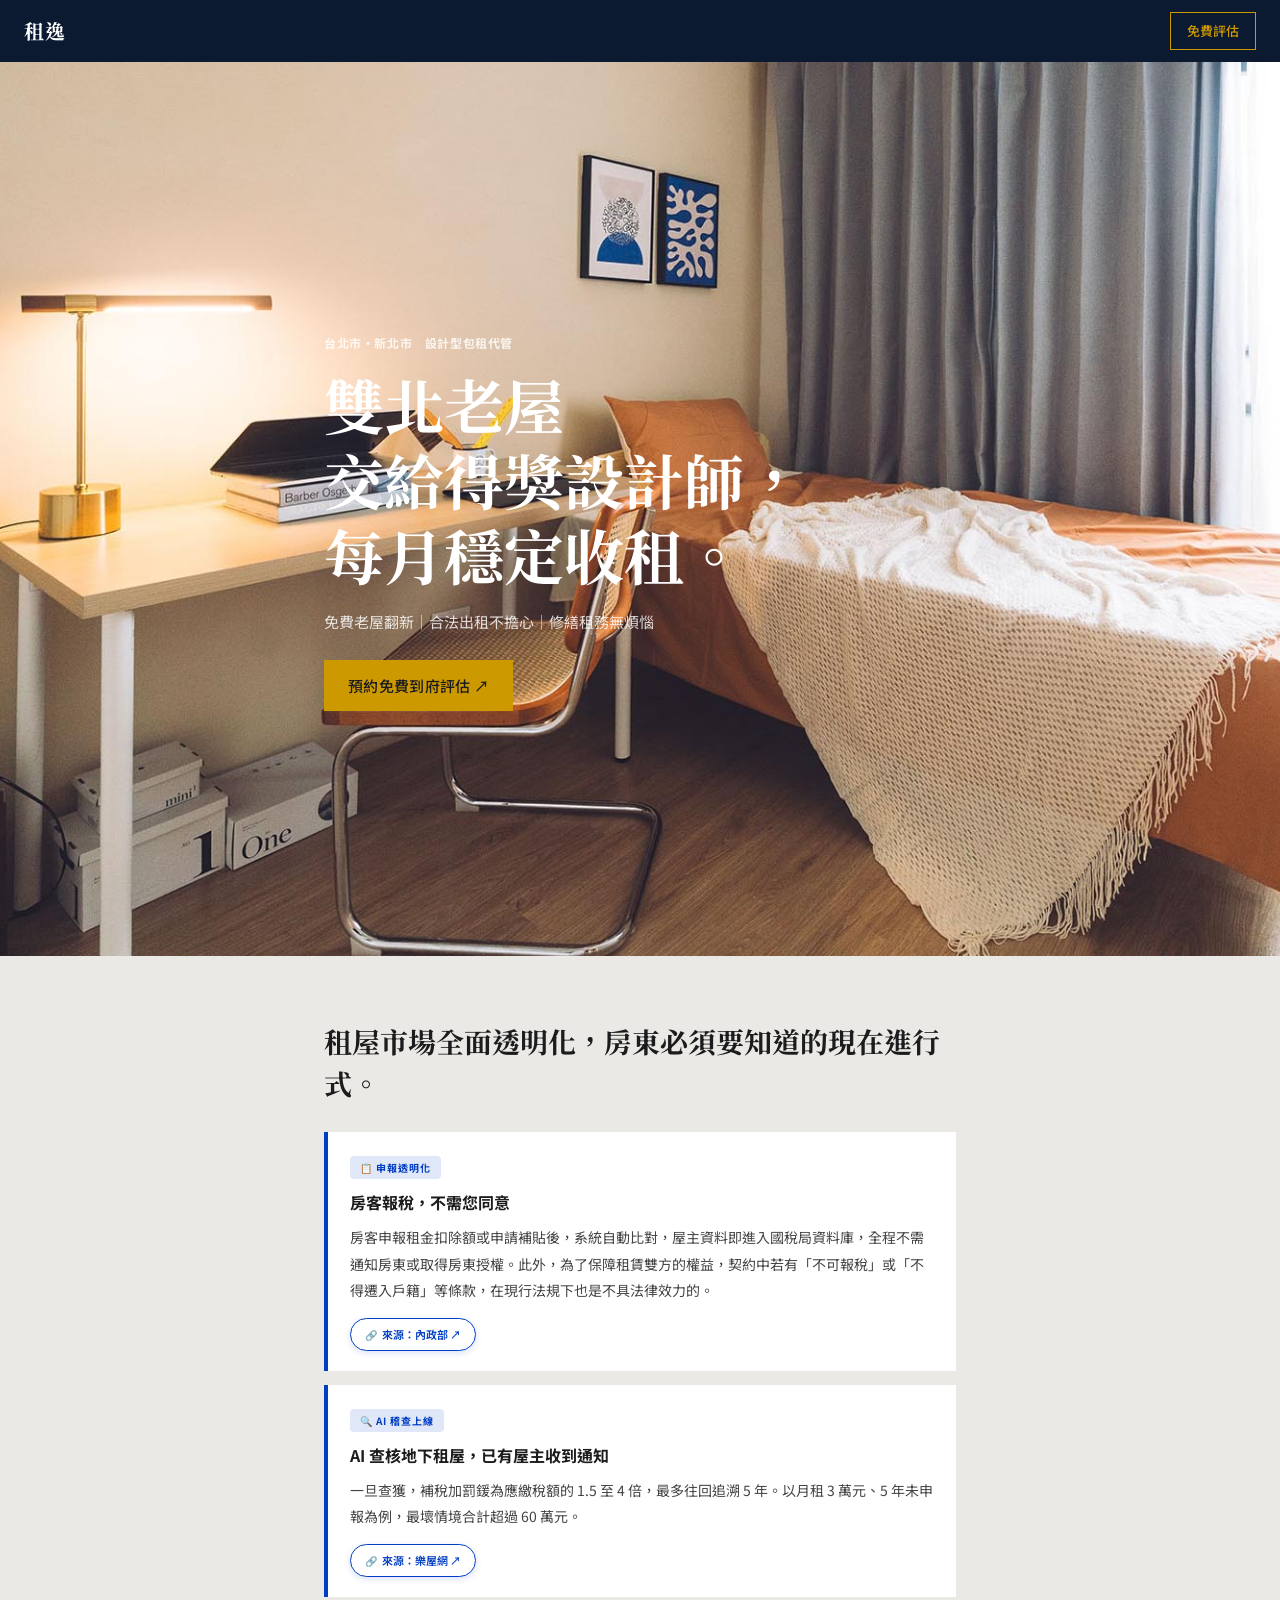
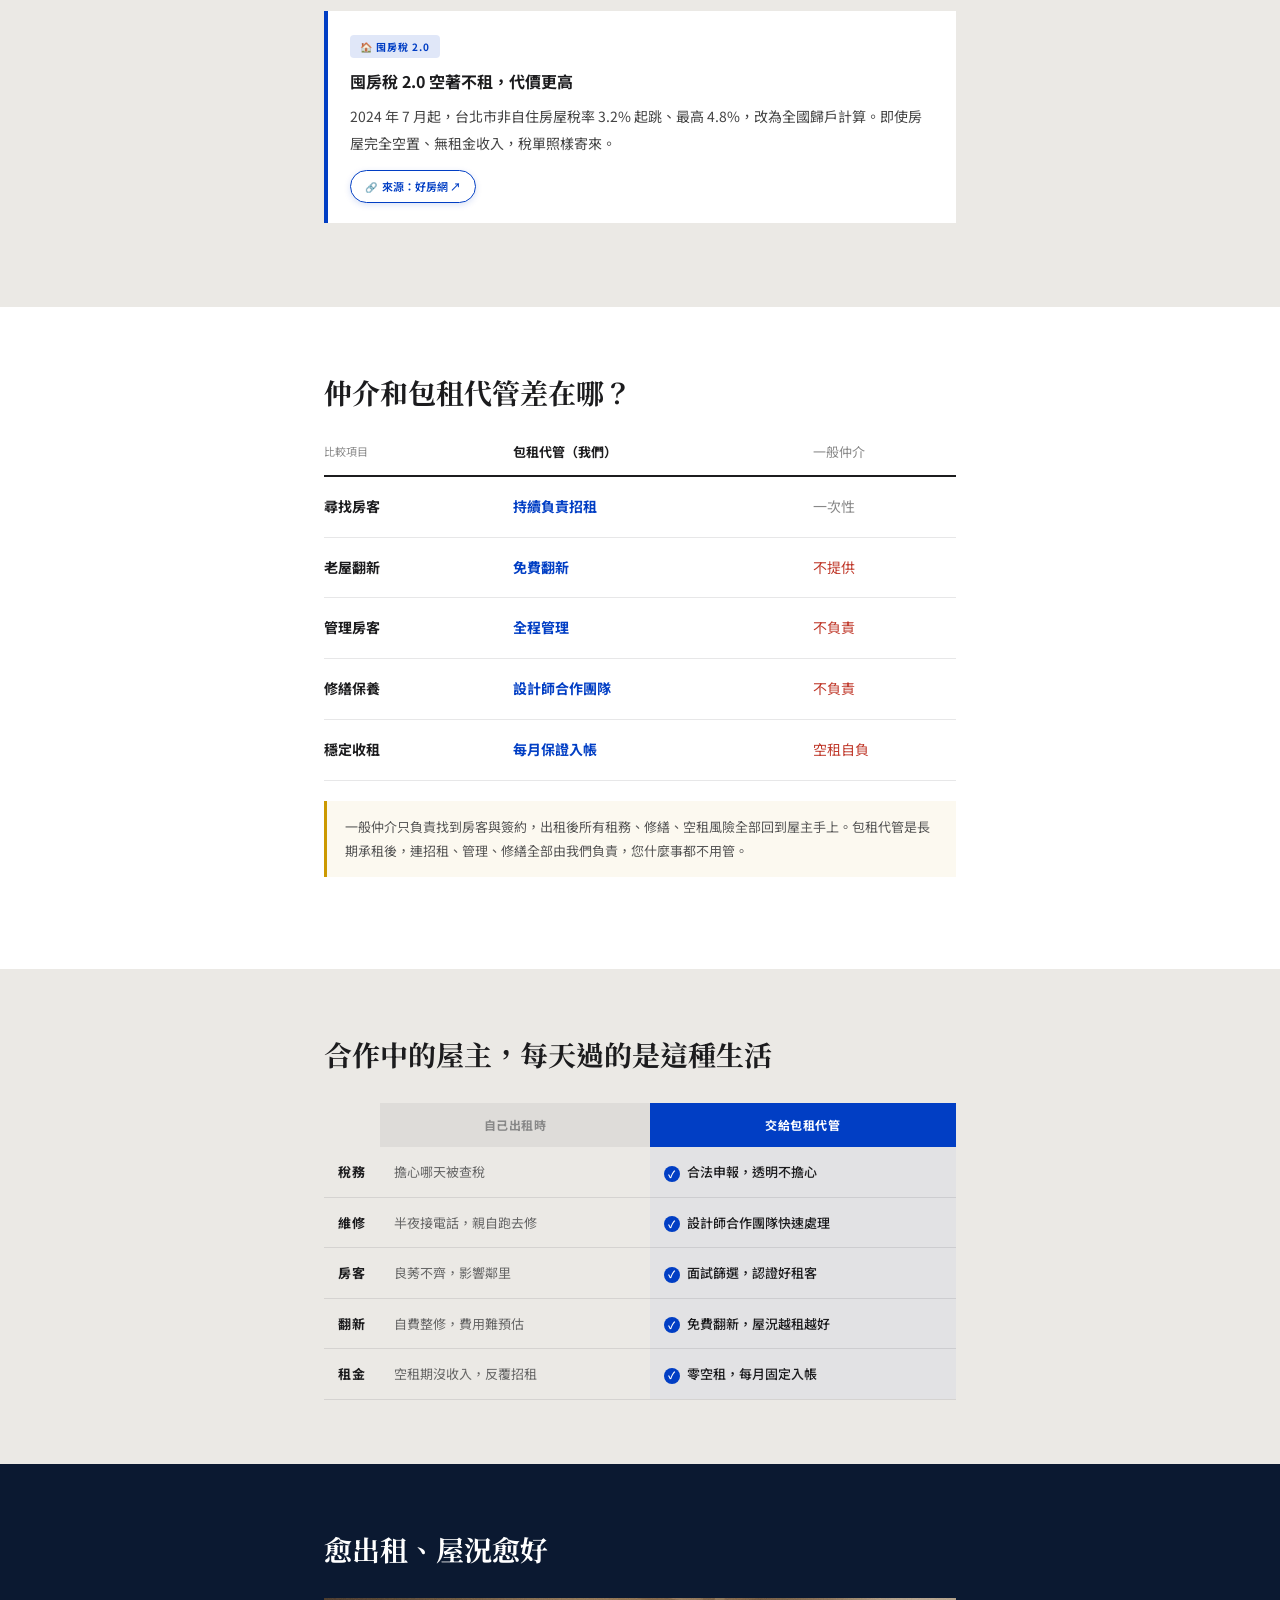
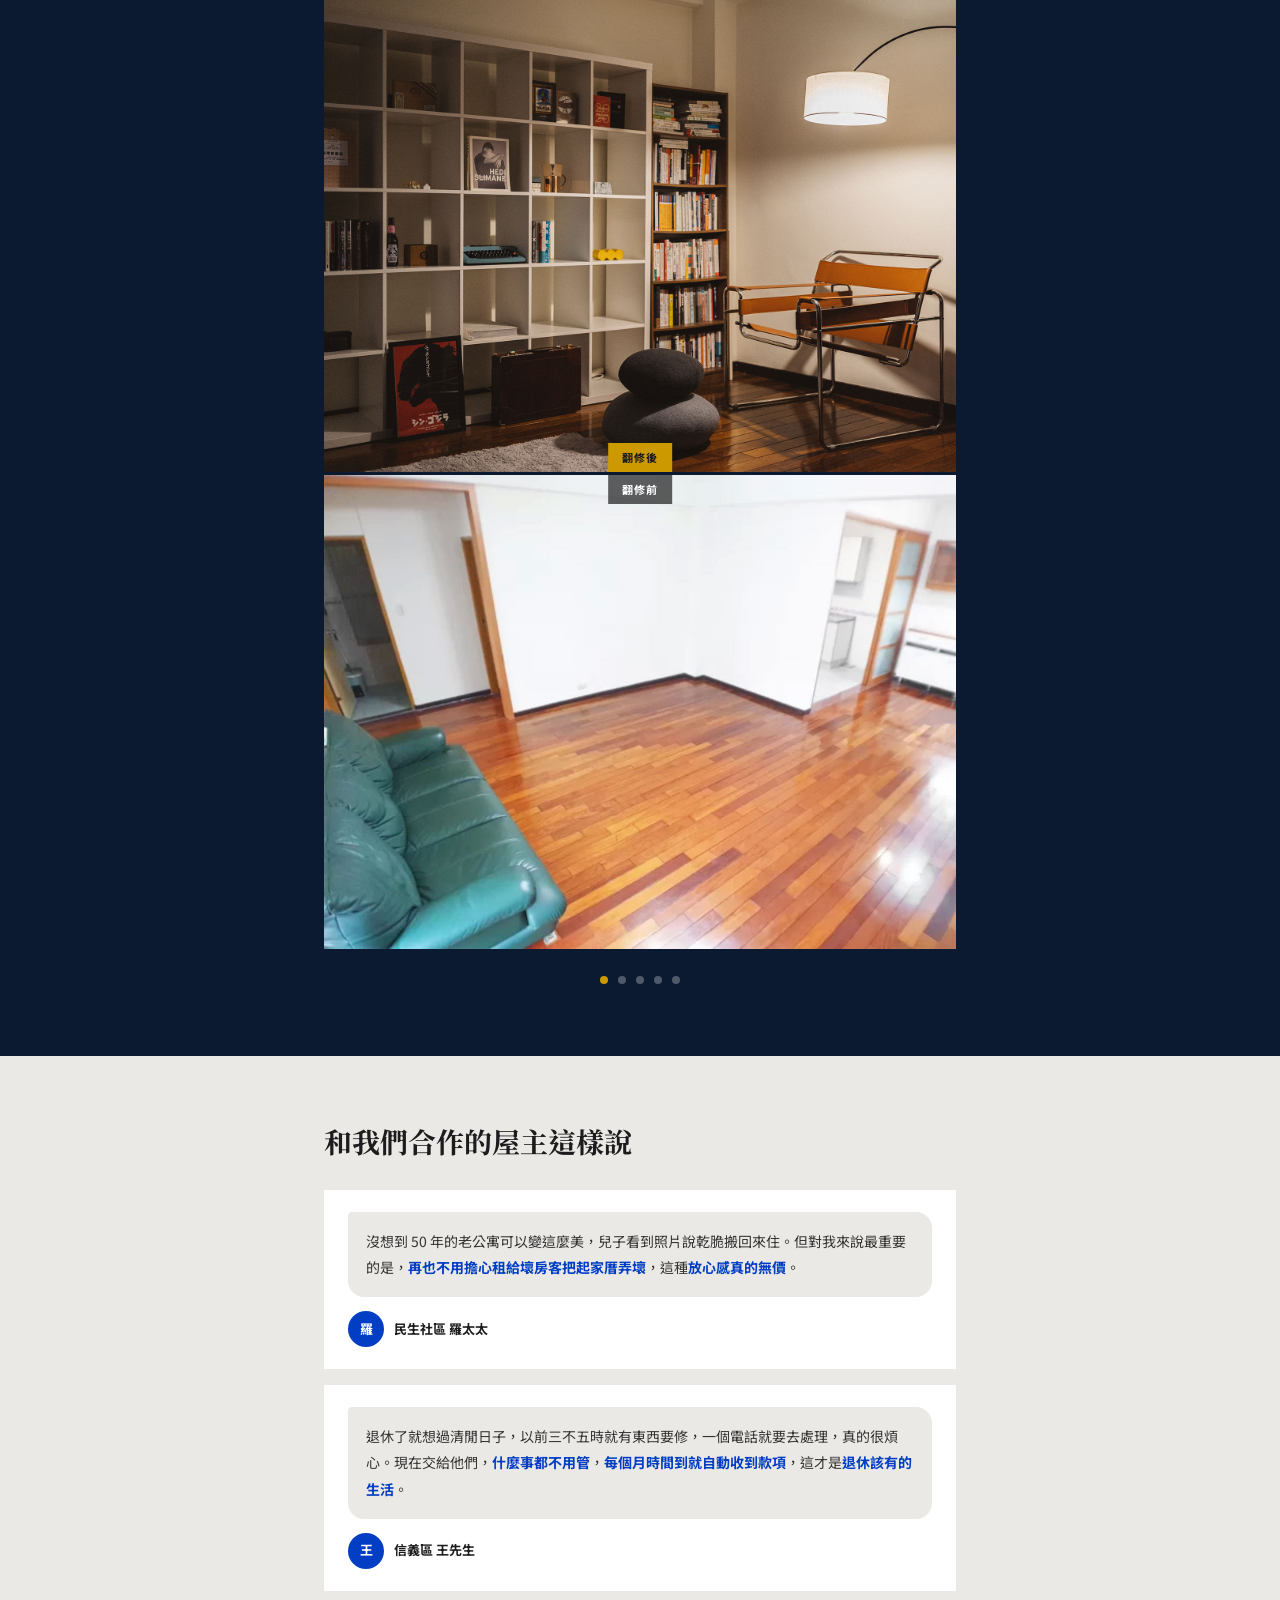
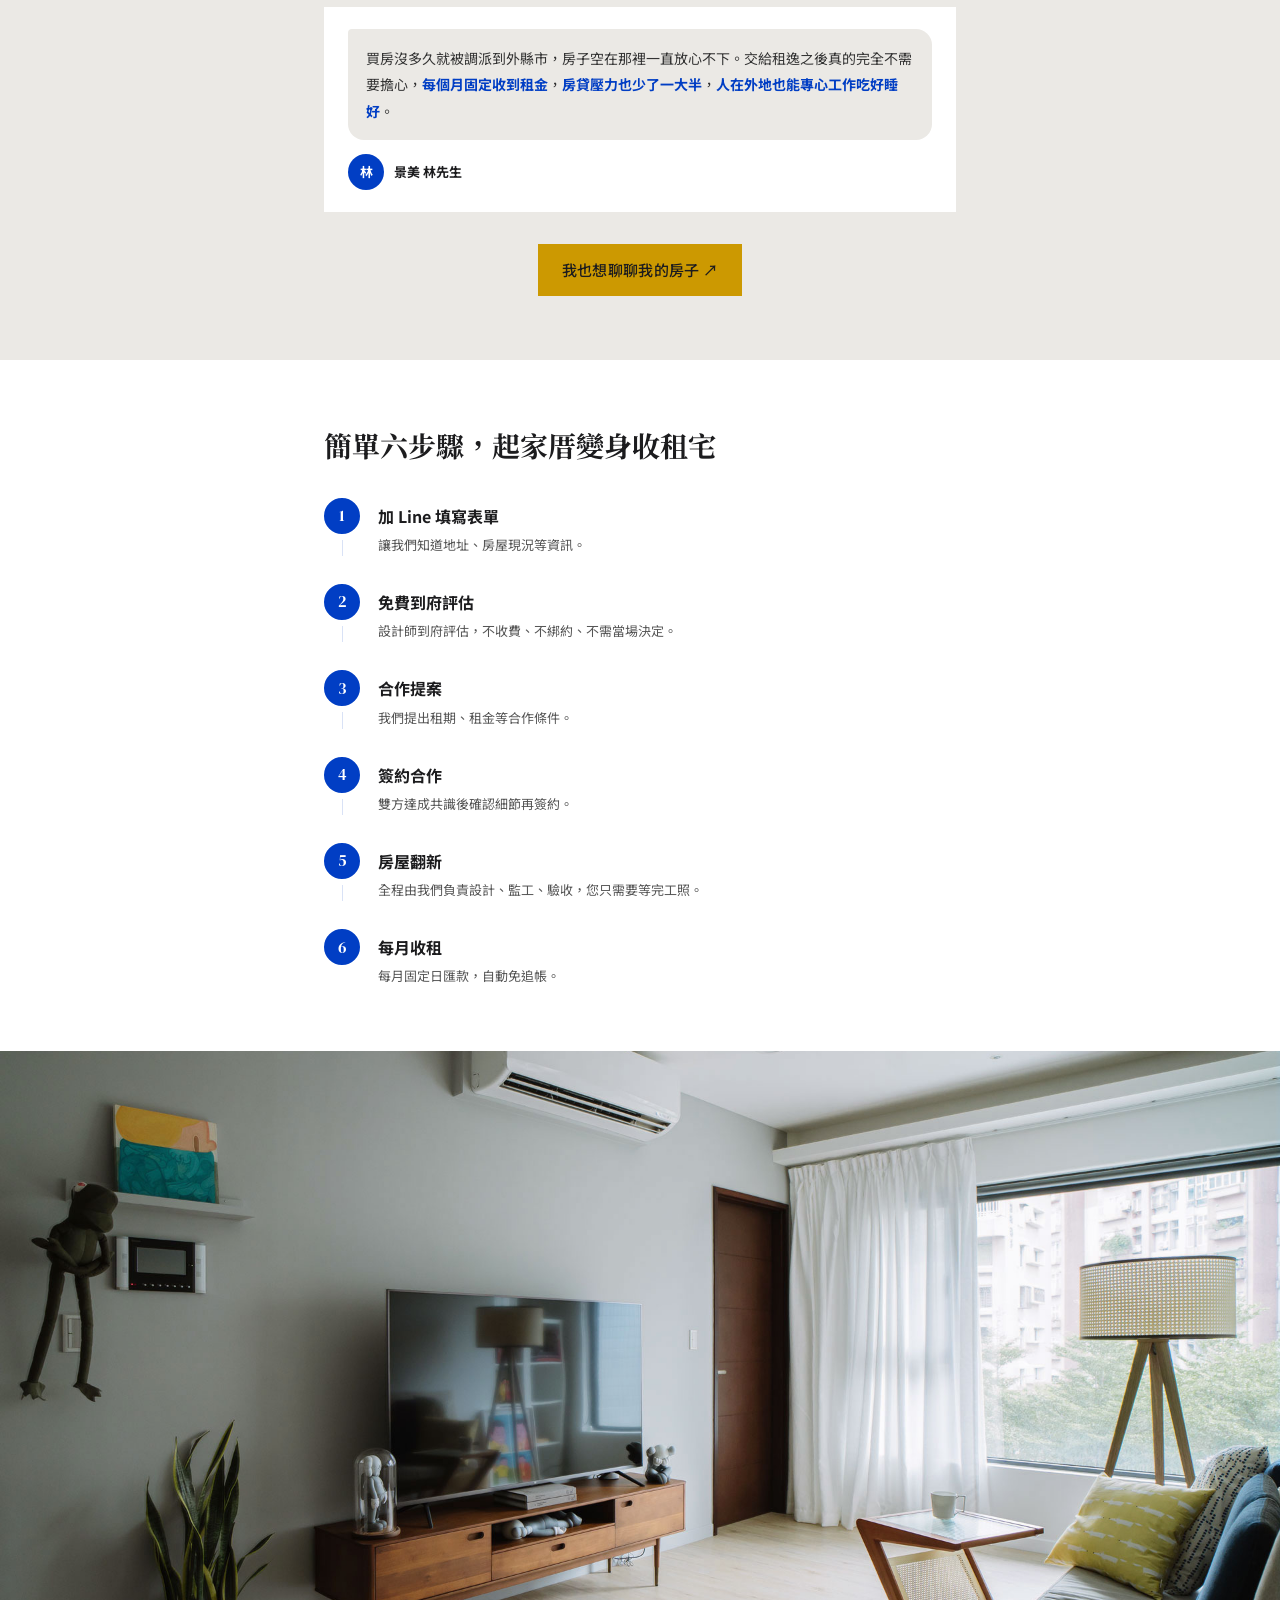
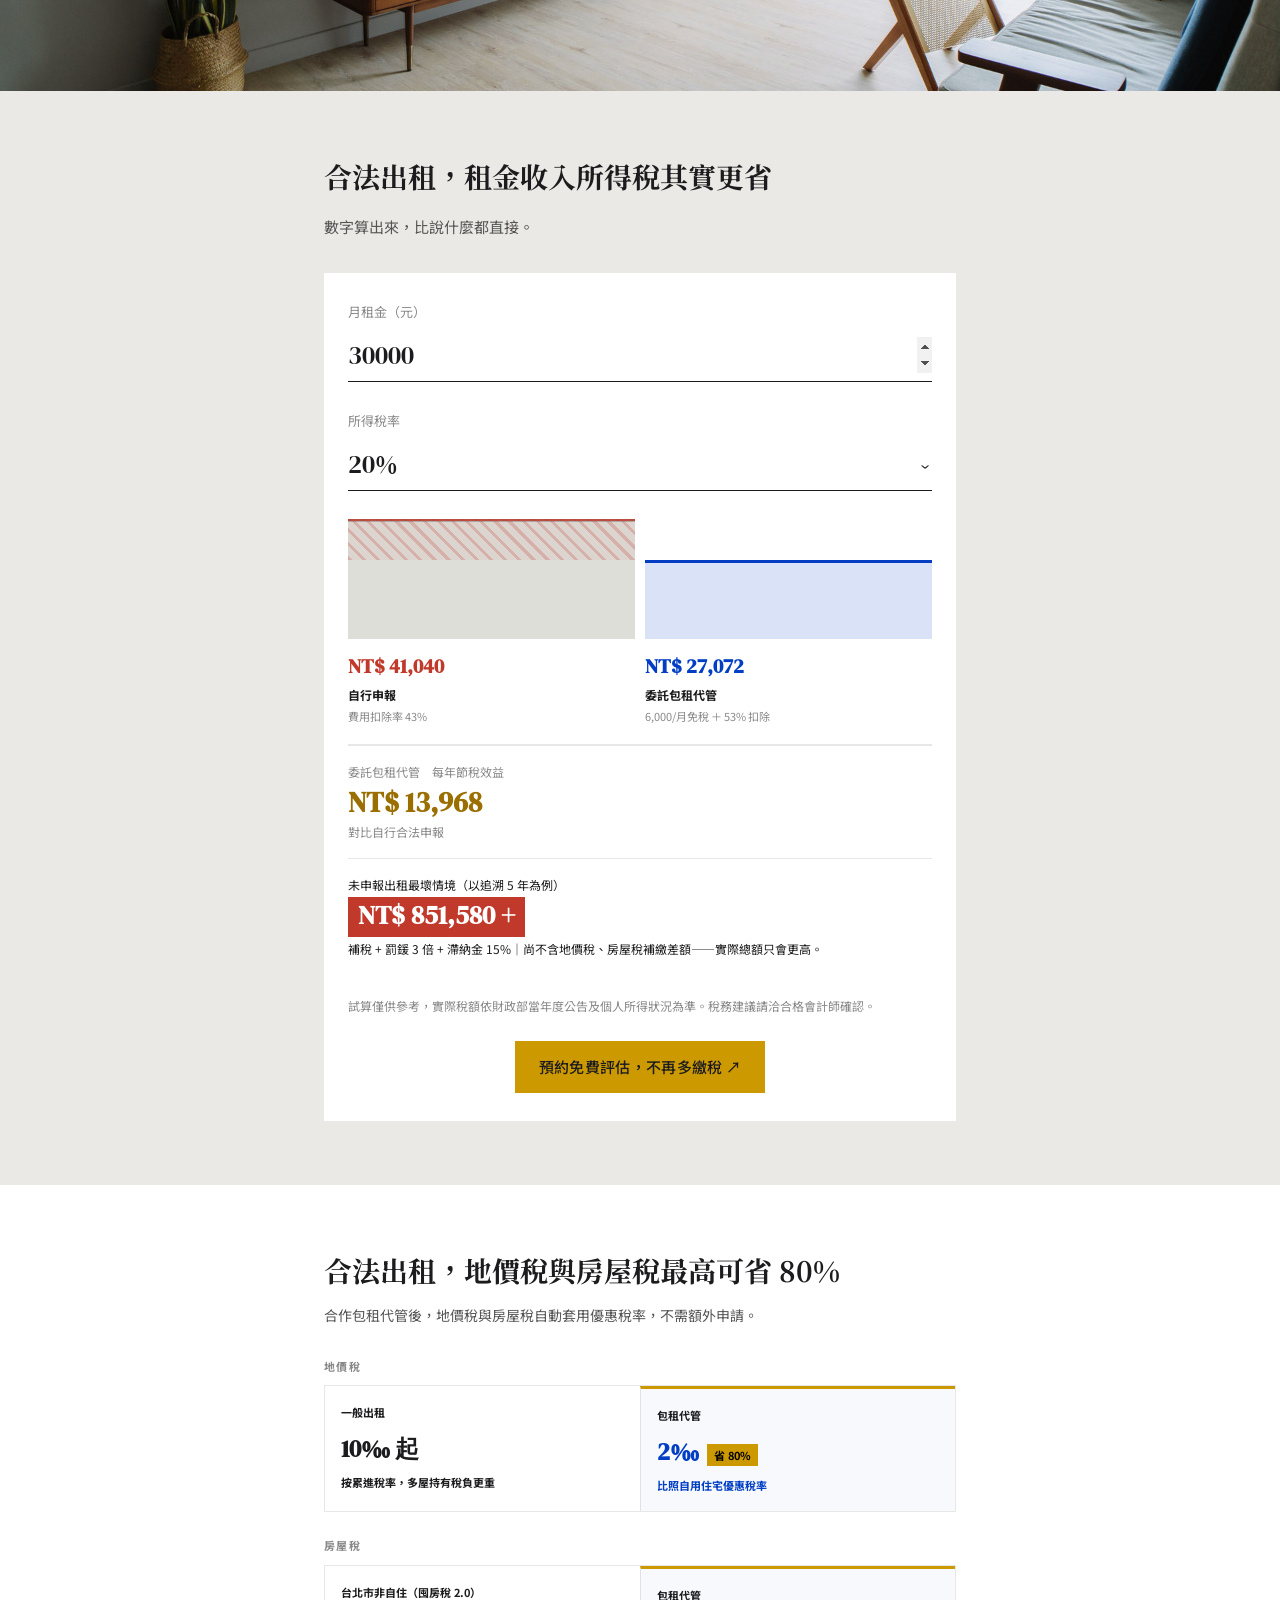
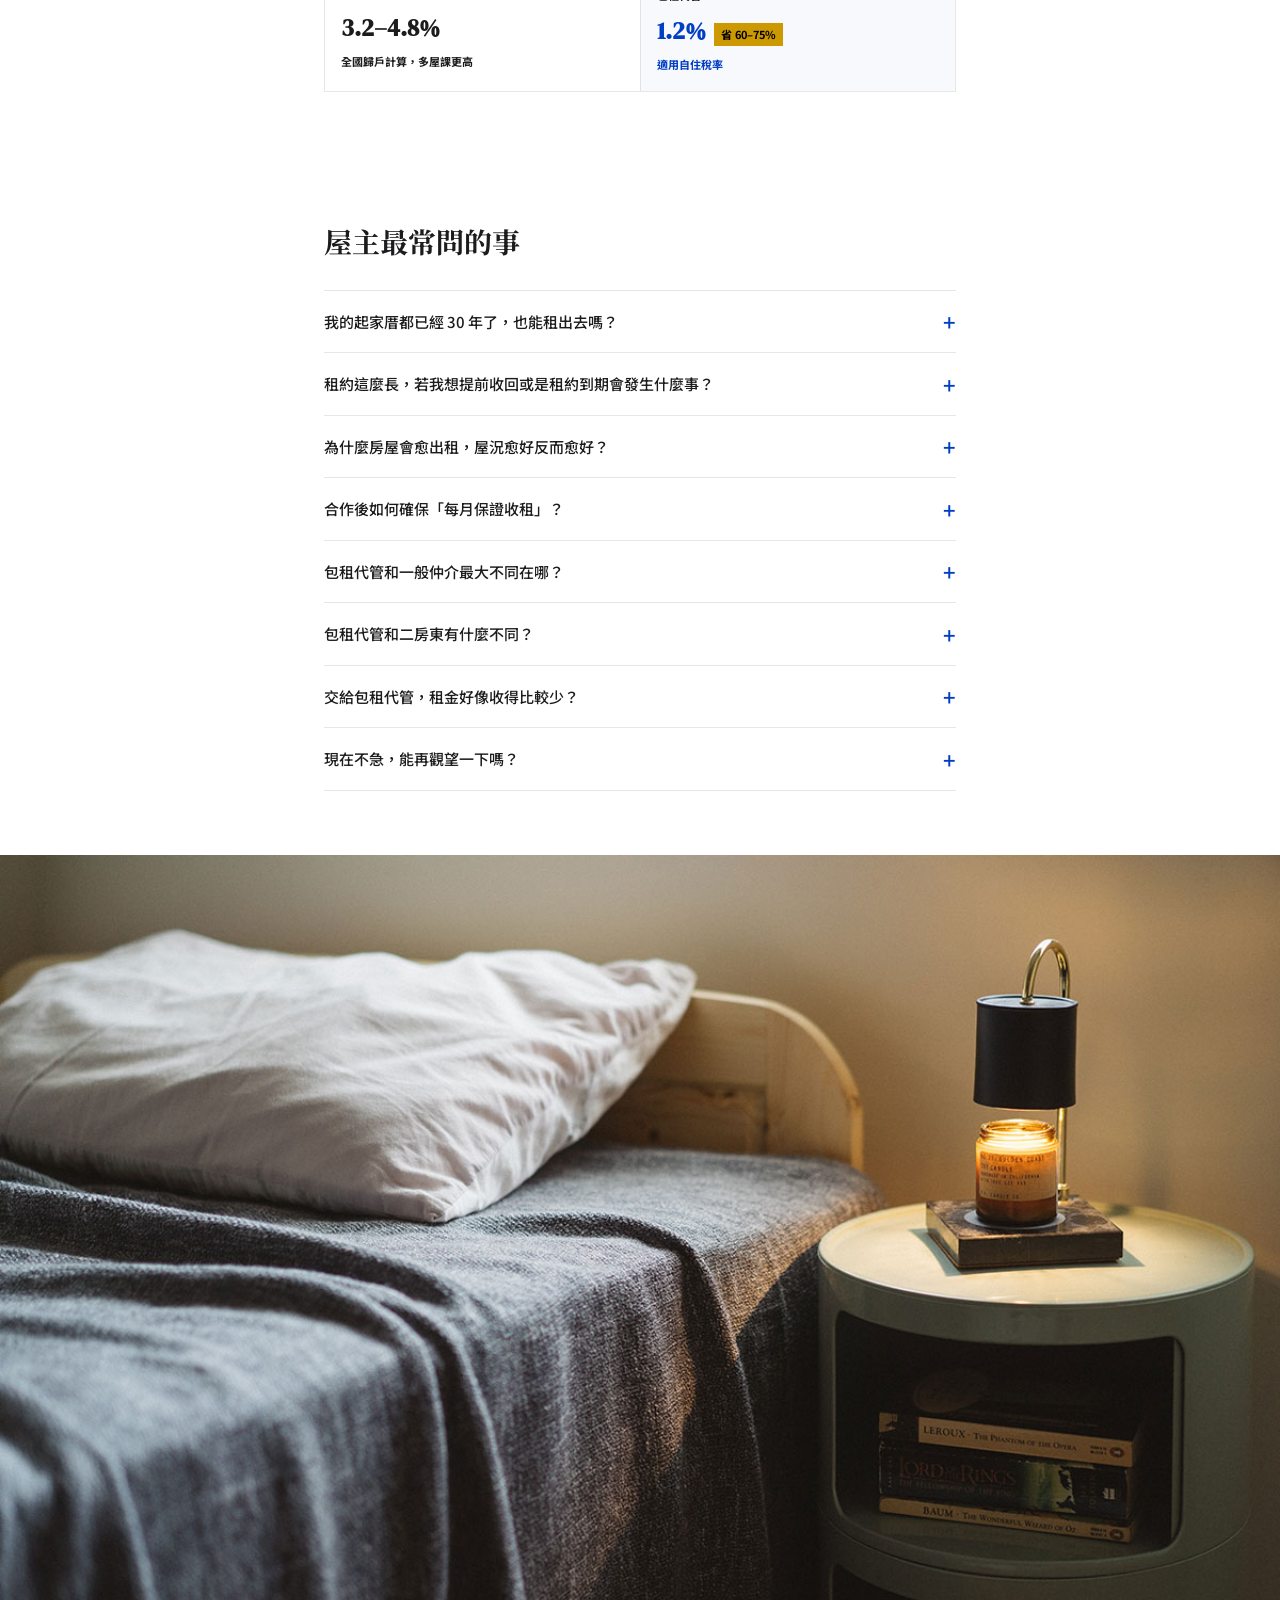
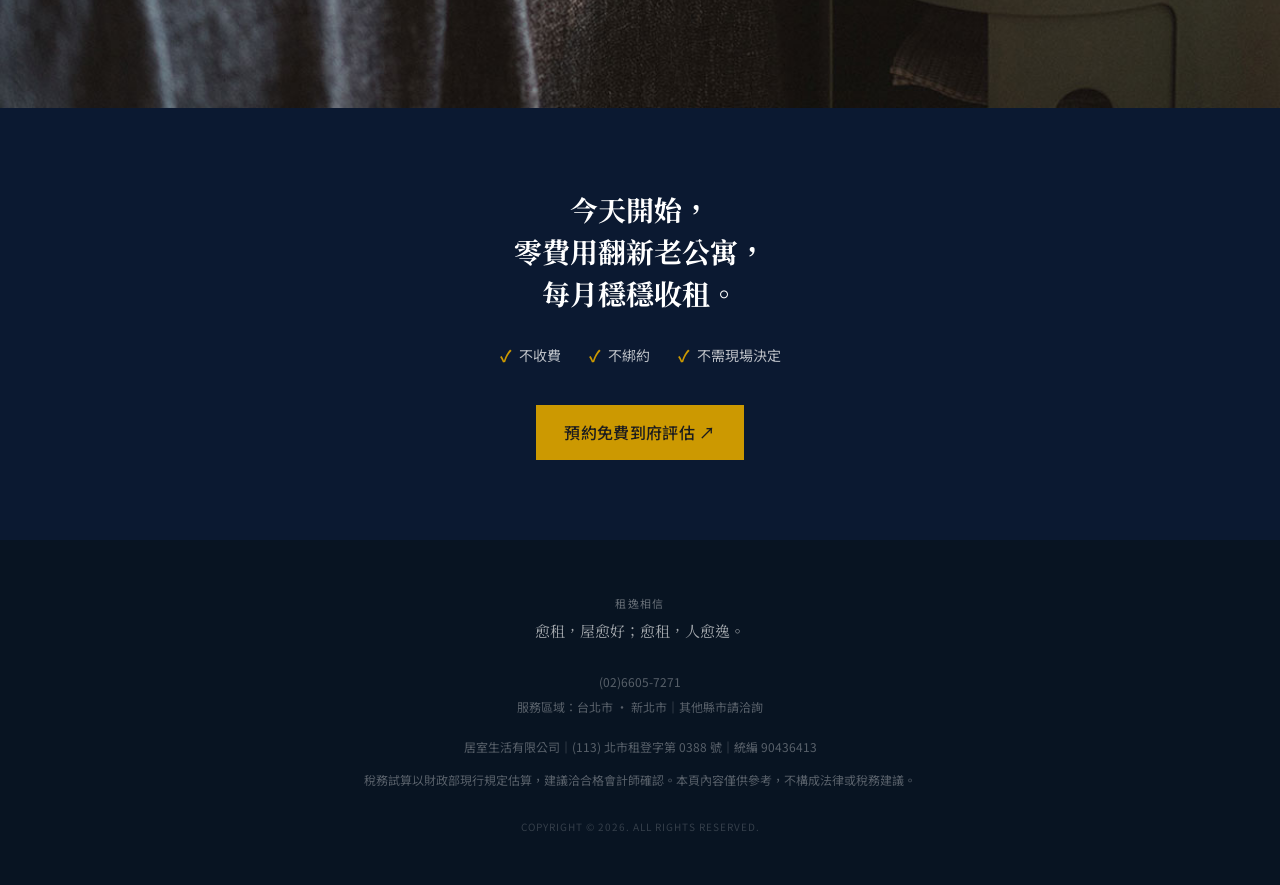
==== commit 8309c6ff: "copy: 更新 CTA 標題文案 Co-Authored-By: Claude Sonnet 4.6 <noreply@anthropic.com>" ====
--- a/index.html
+++ b/index.html
@@ -608,7 +608,7 @@
      ════════════════════════════════════════════════ -->
 <section id="cta">
   <div class="container">
-    <h2>今天開始，<br>零費用翻新你的公寓，<br>每月固定收租。</h2>
+    <h2>今天開始，<br>零費用翻新老公寓，<br>每月穩穩收租。</h2>
 
     <div class="cta-guarantees">
       <div class="cta-g">不收費</div>
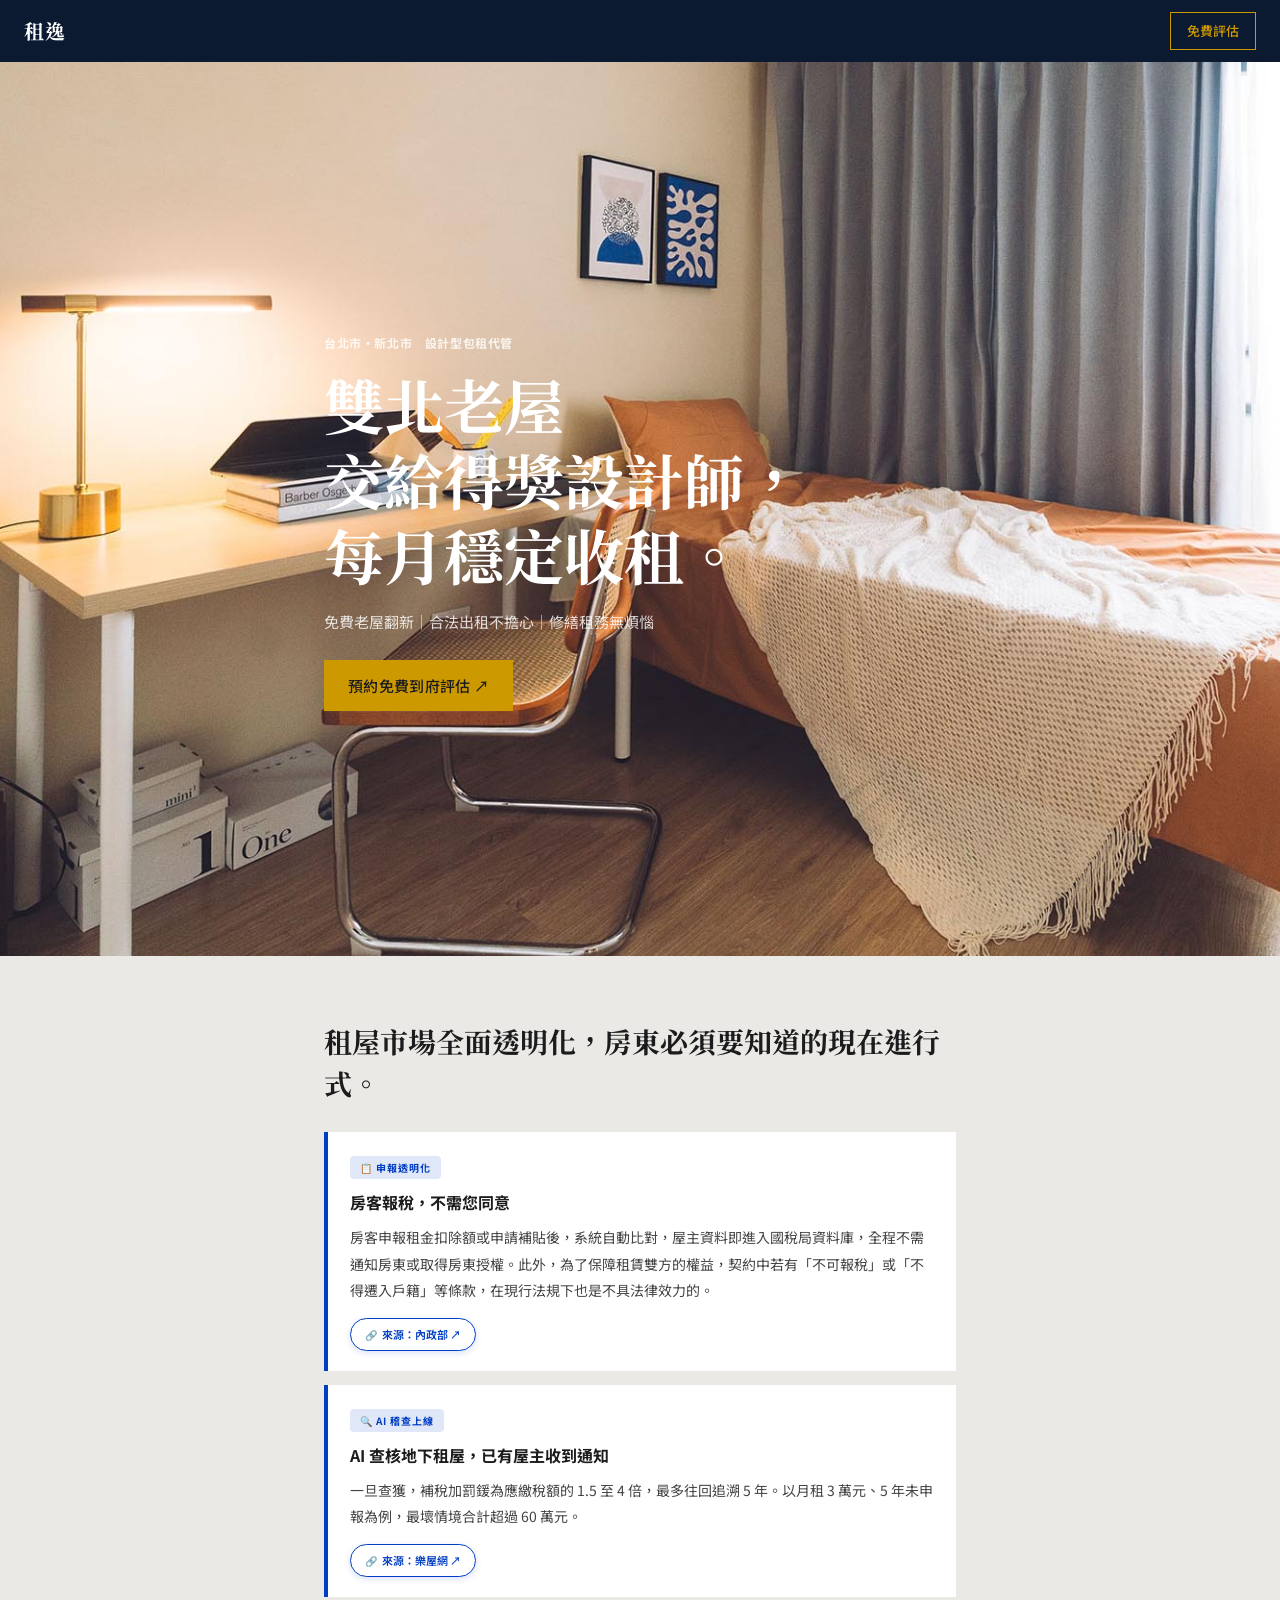
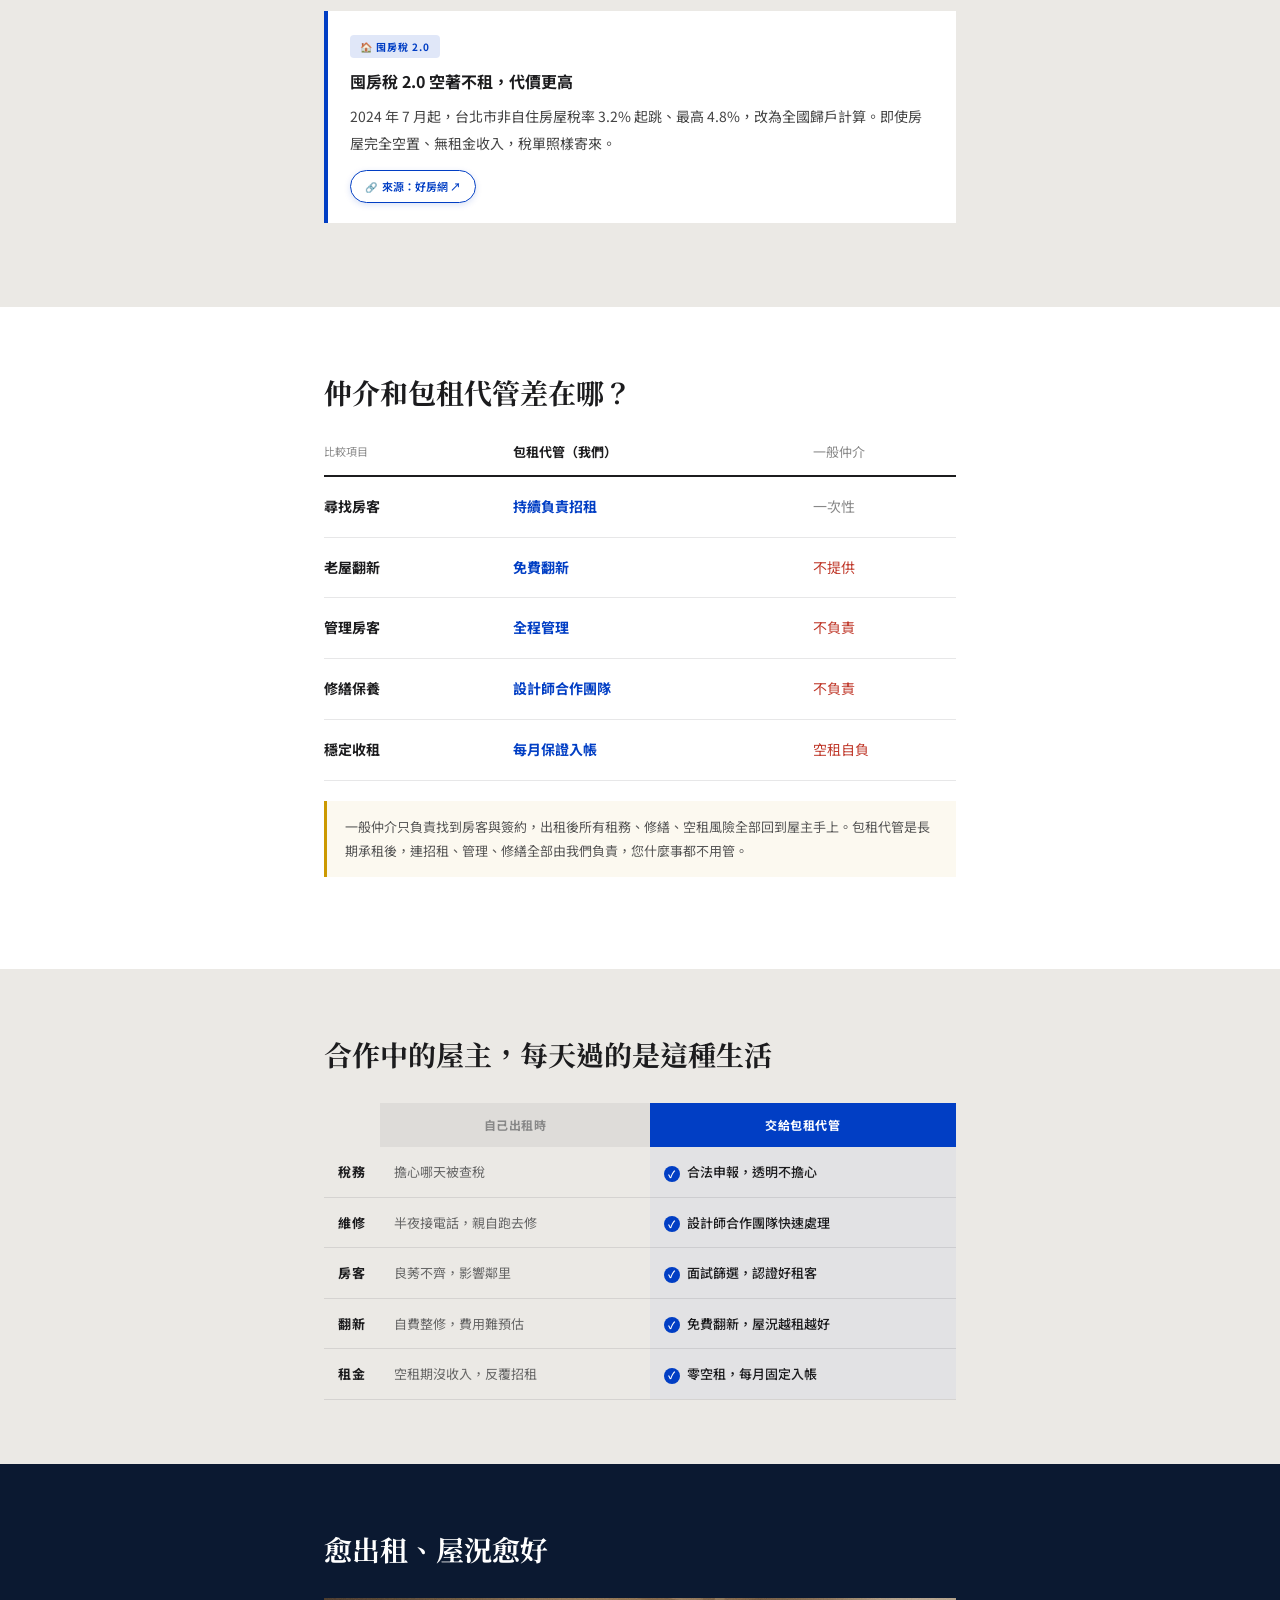
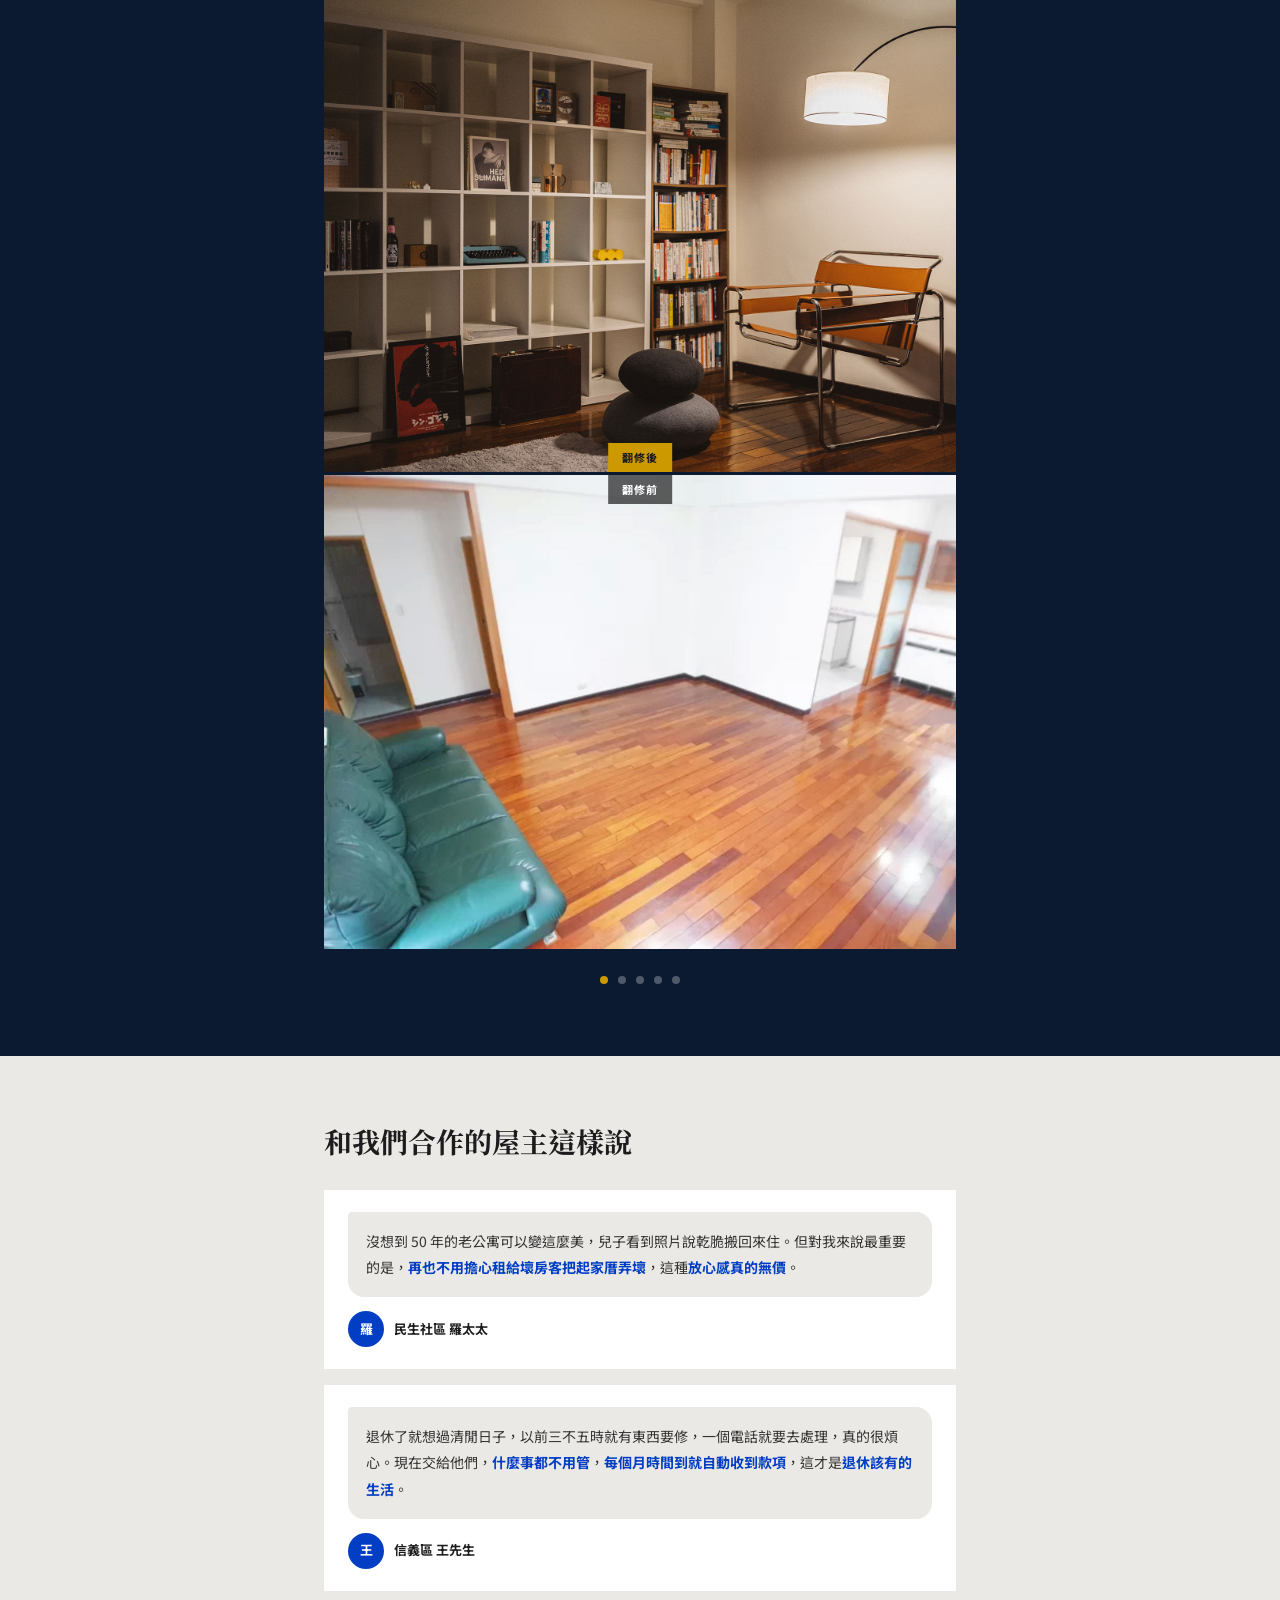
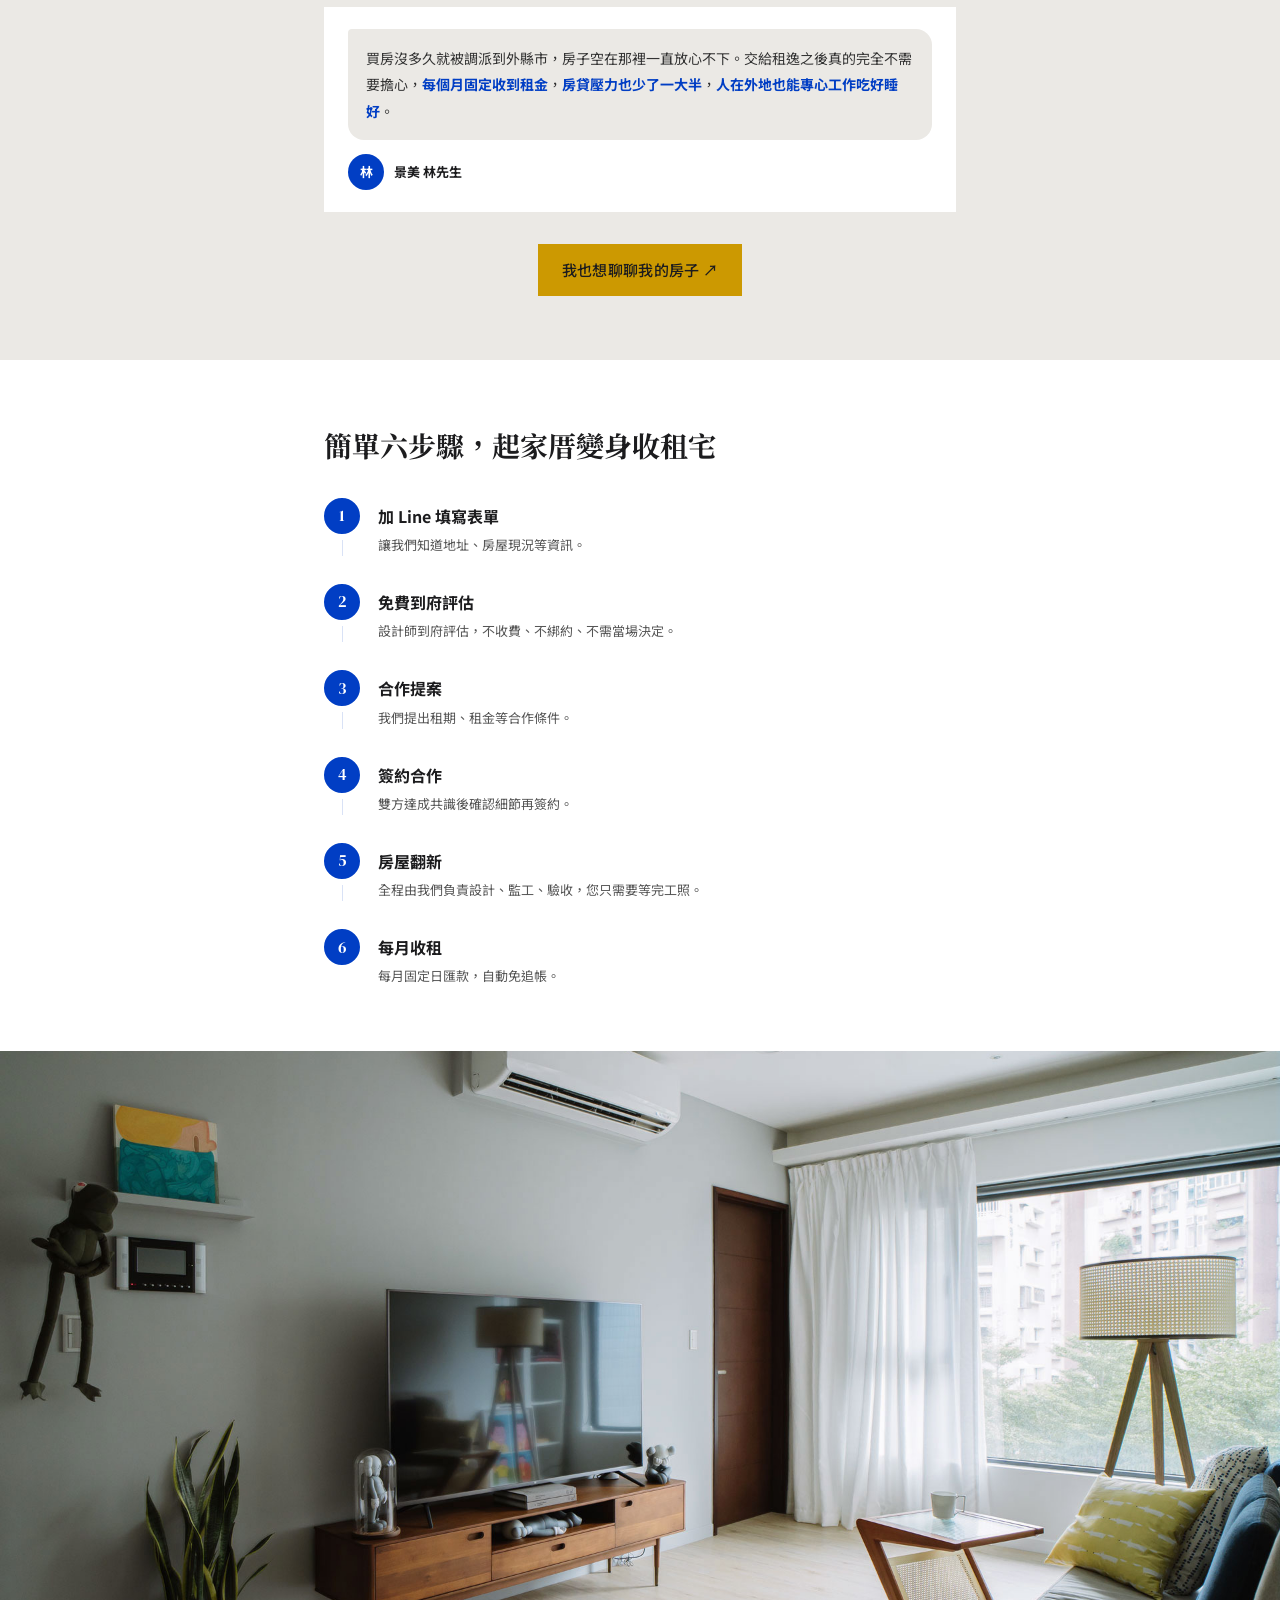
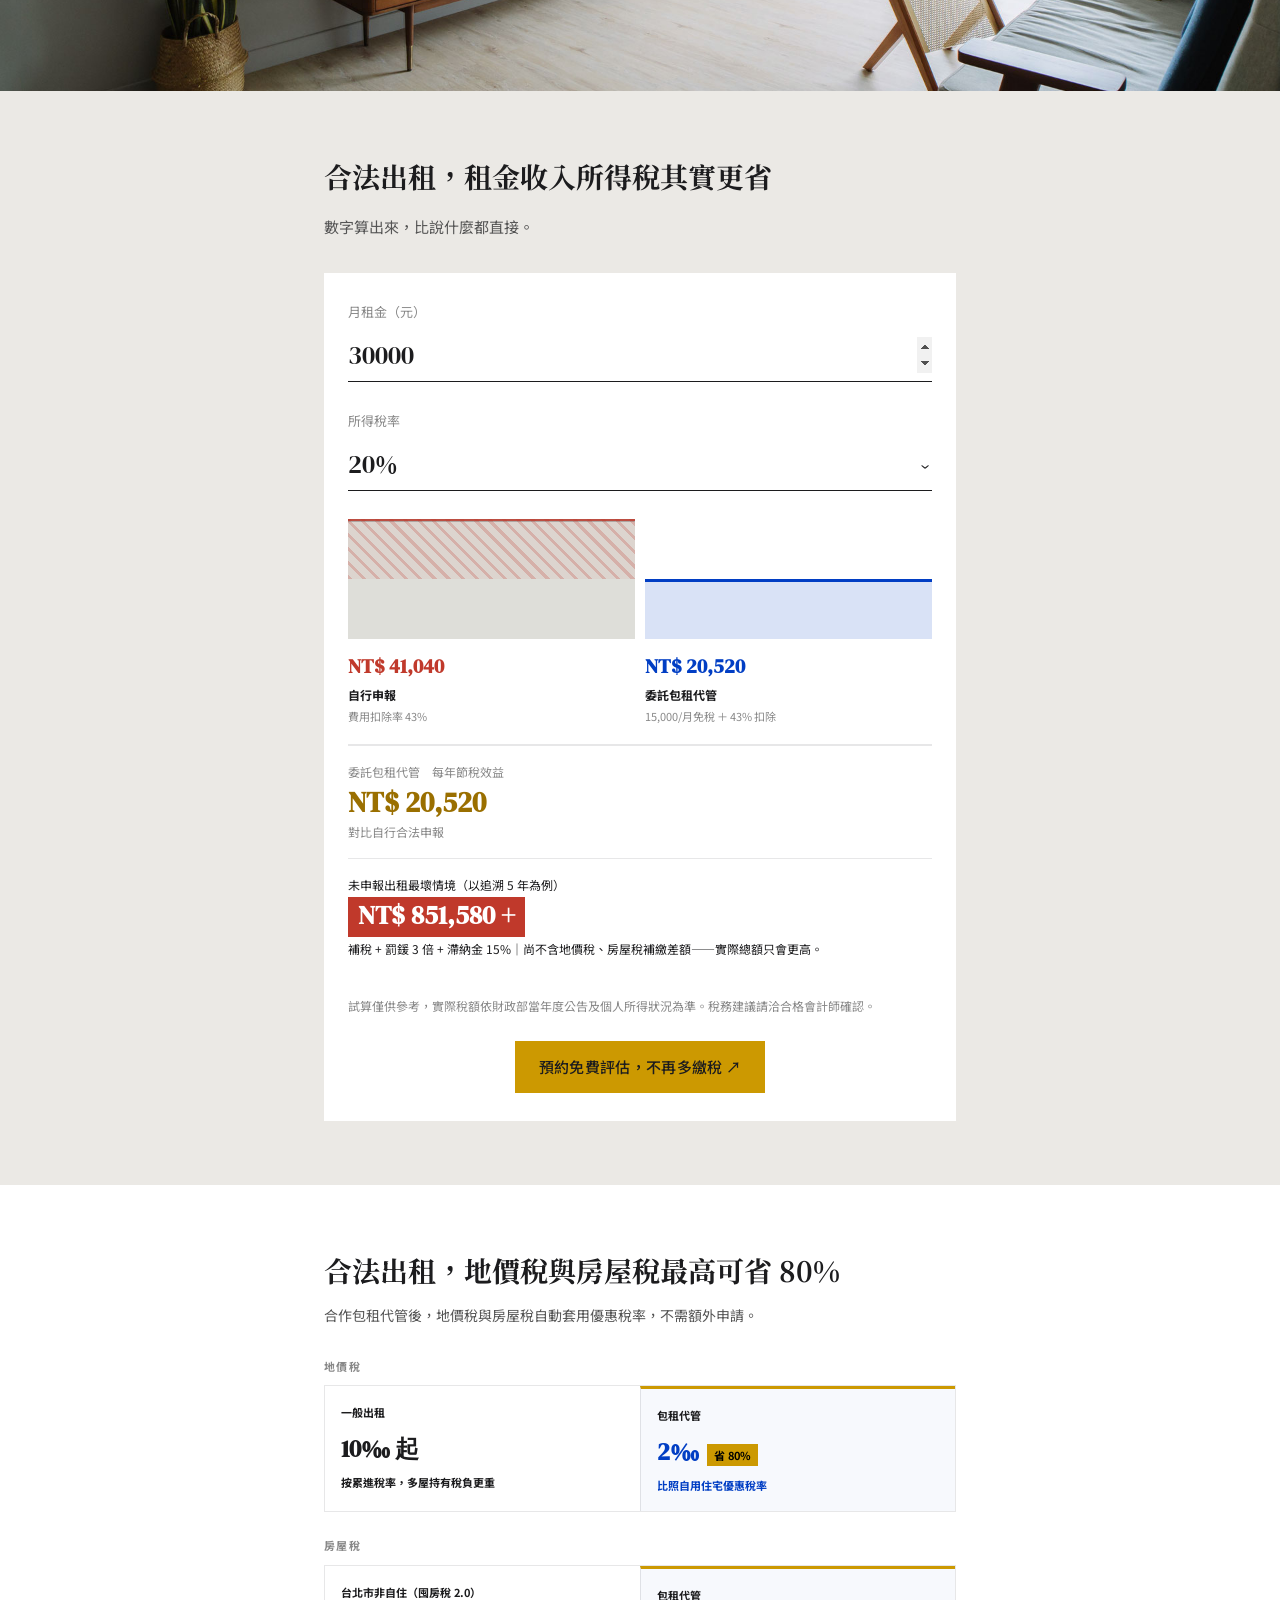
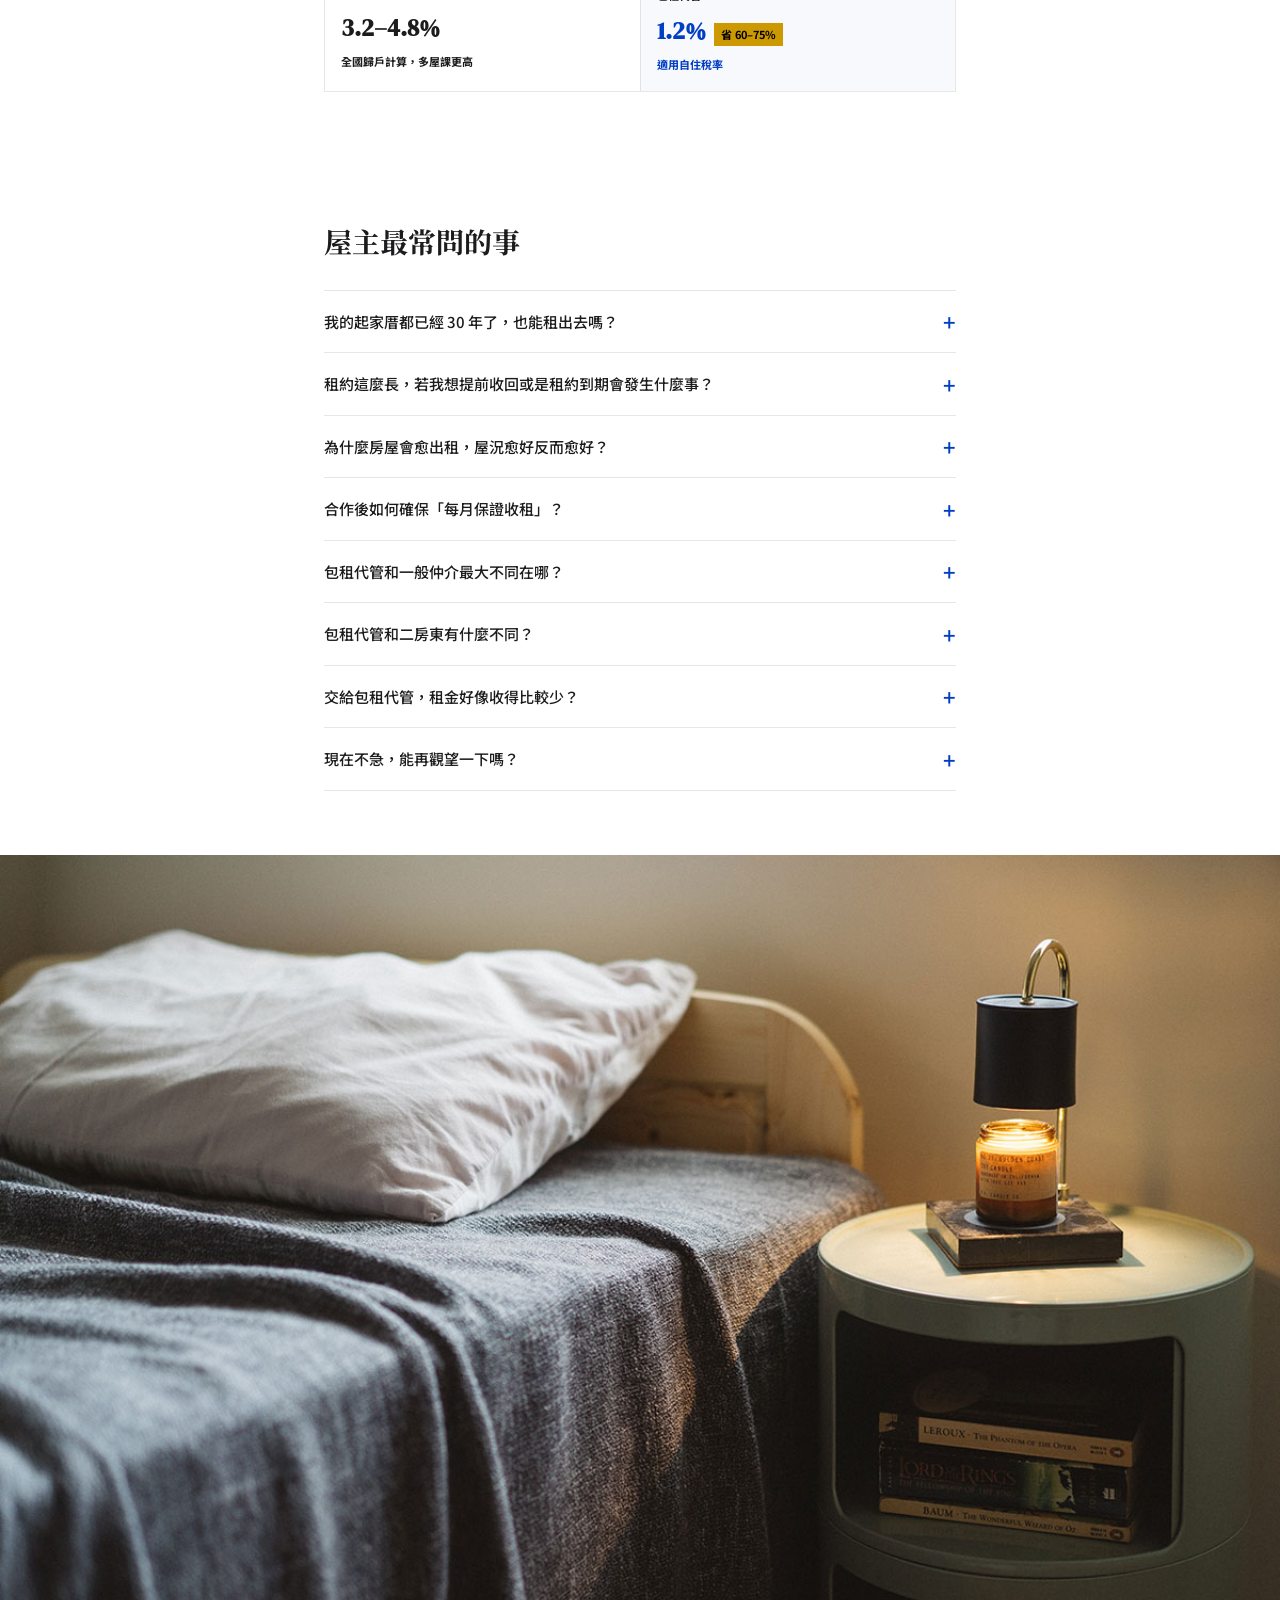
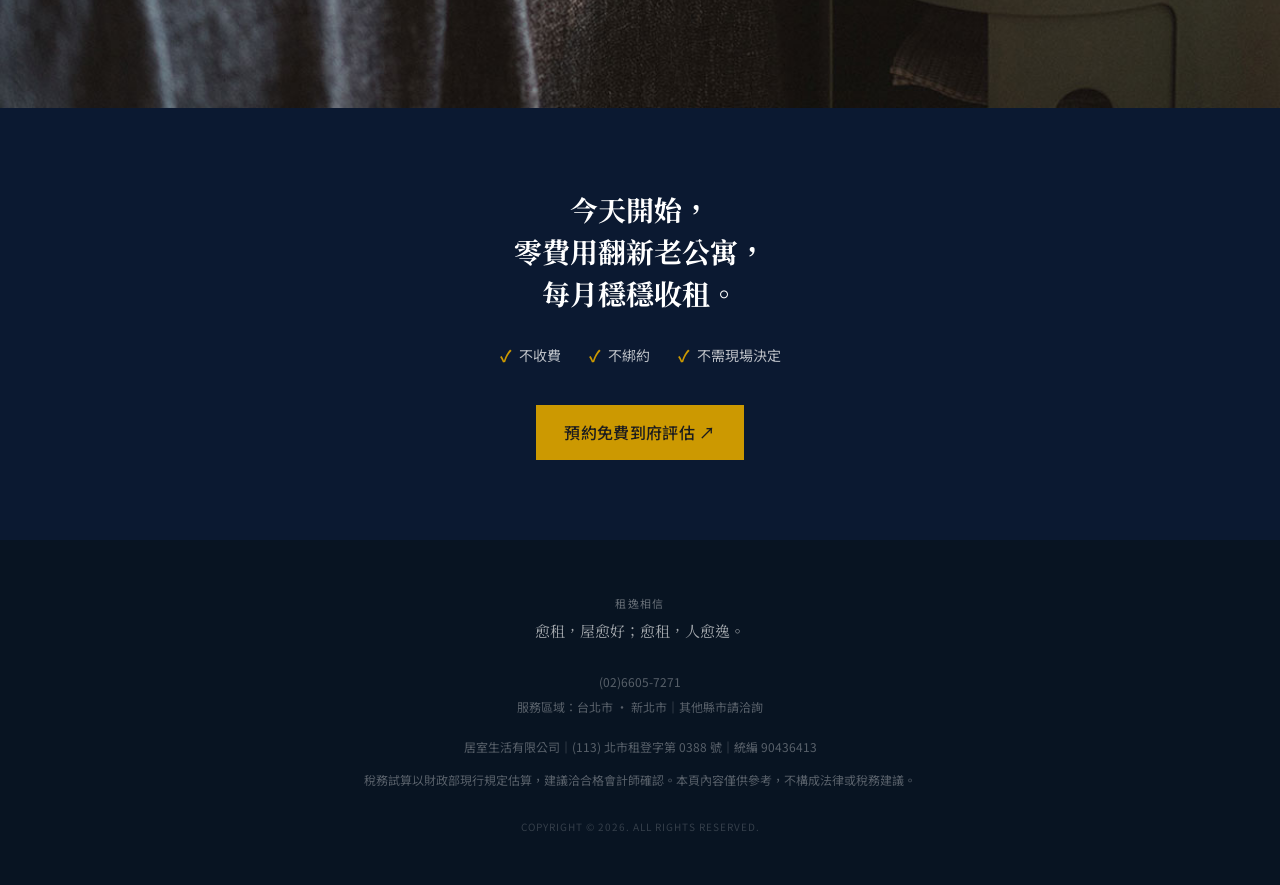
==== commit 28666c2b: "calc: 稅務試算改為公益出租人公式（15,000/月免稅 + 43% 扣除） Co-Authored-By: Claude Sonnet 4.6 <noreply@anthropic.com>" ====
--- a/index.html
+++ b/index.html
@@ -431,7 +431,7 @@
           <div class="cc-col">
             <div class="cc-amt cc-amt-blue" id="lp-val-mgd">NT$ 0</div>
             <div class="cc-name">委託包租代管</div>
-            <div class="cc-sub">6,000/月免稅 ＋ 53% 扣除</div>
+            <div class="cc-sub">15,000/月免稅 ＋ 43% 扣除</div>
           </div>
         </div>
       </div>
@@ -705,8 +705,8 @@
     var rate = parseInt(document.getElementById('lp-rate').value, 10) / 100;
     var annual = rent * 12;
     var tSelf = annual * (1 - 0.43) * rate;
-    var exempt = Math.min(annual, 6000 * 12);
-    var tManaged = Math.max(0, annual - exempt) * (1 - 0.53) * rate;
+    var exempt = Math.min(annual, 15000 * 12);
+    var tManaged = Math.max(0, annual - exempt) * (1 - 0.43) * rate;
     var savings = Math.max(0, tSelf - tManaged);
     var worstCase = tSelf * 5 * 4.15; // 5年 × (補稅1 + 罰鍰3倍 + 滯納金15%)
 
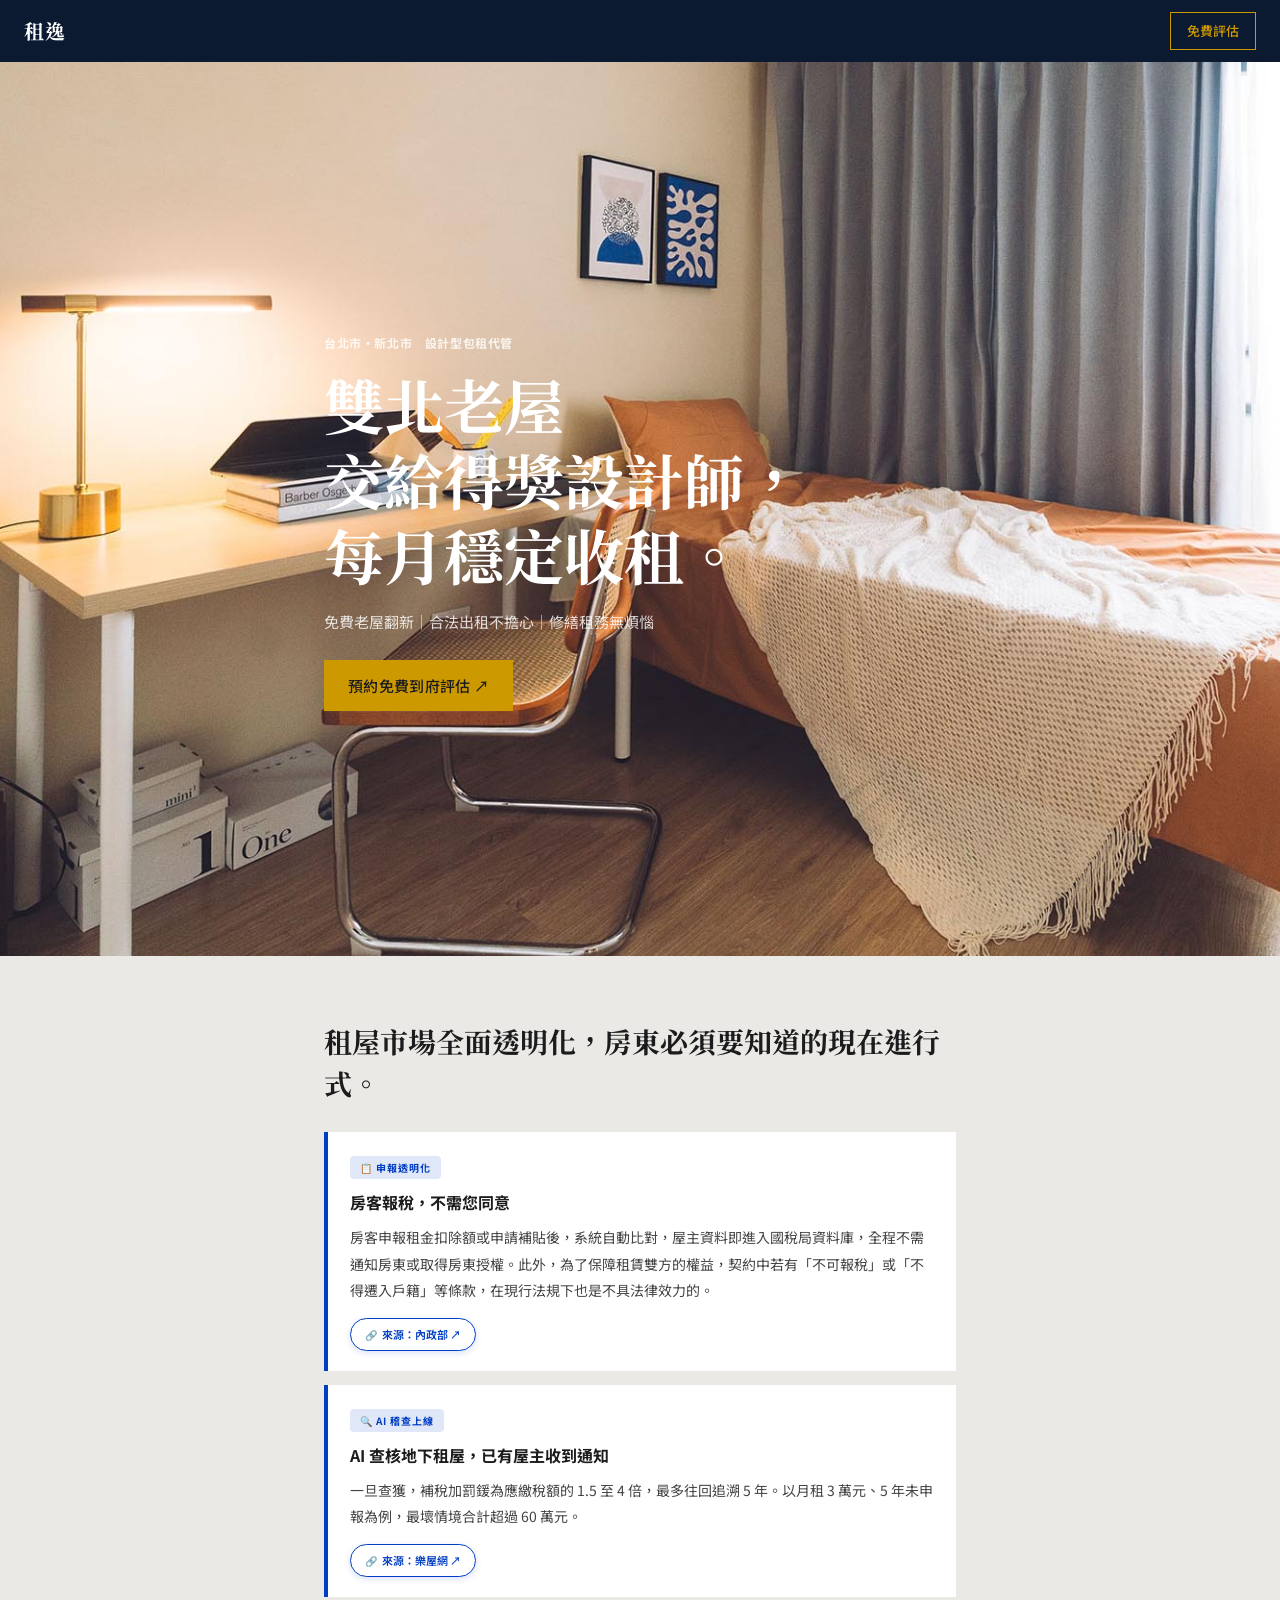
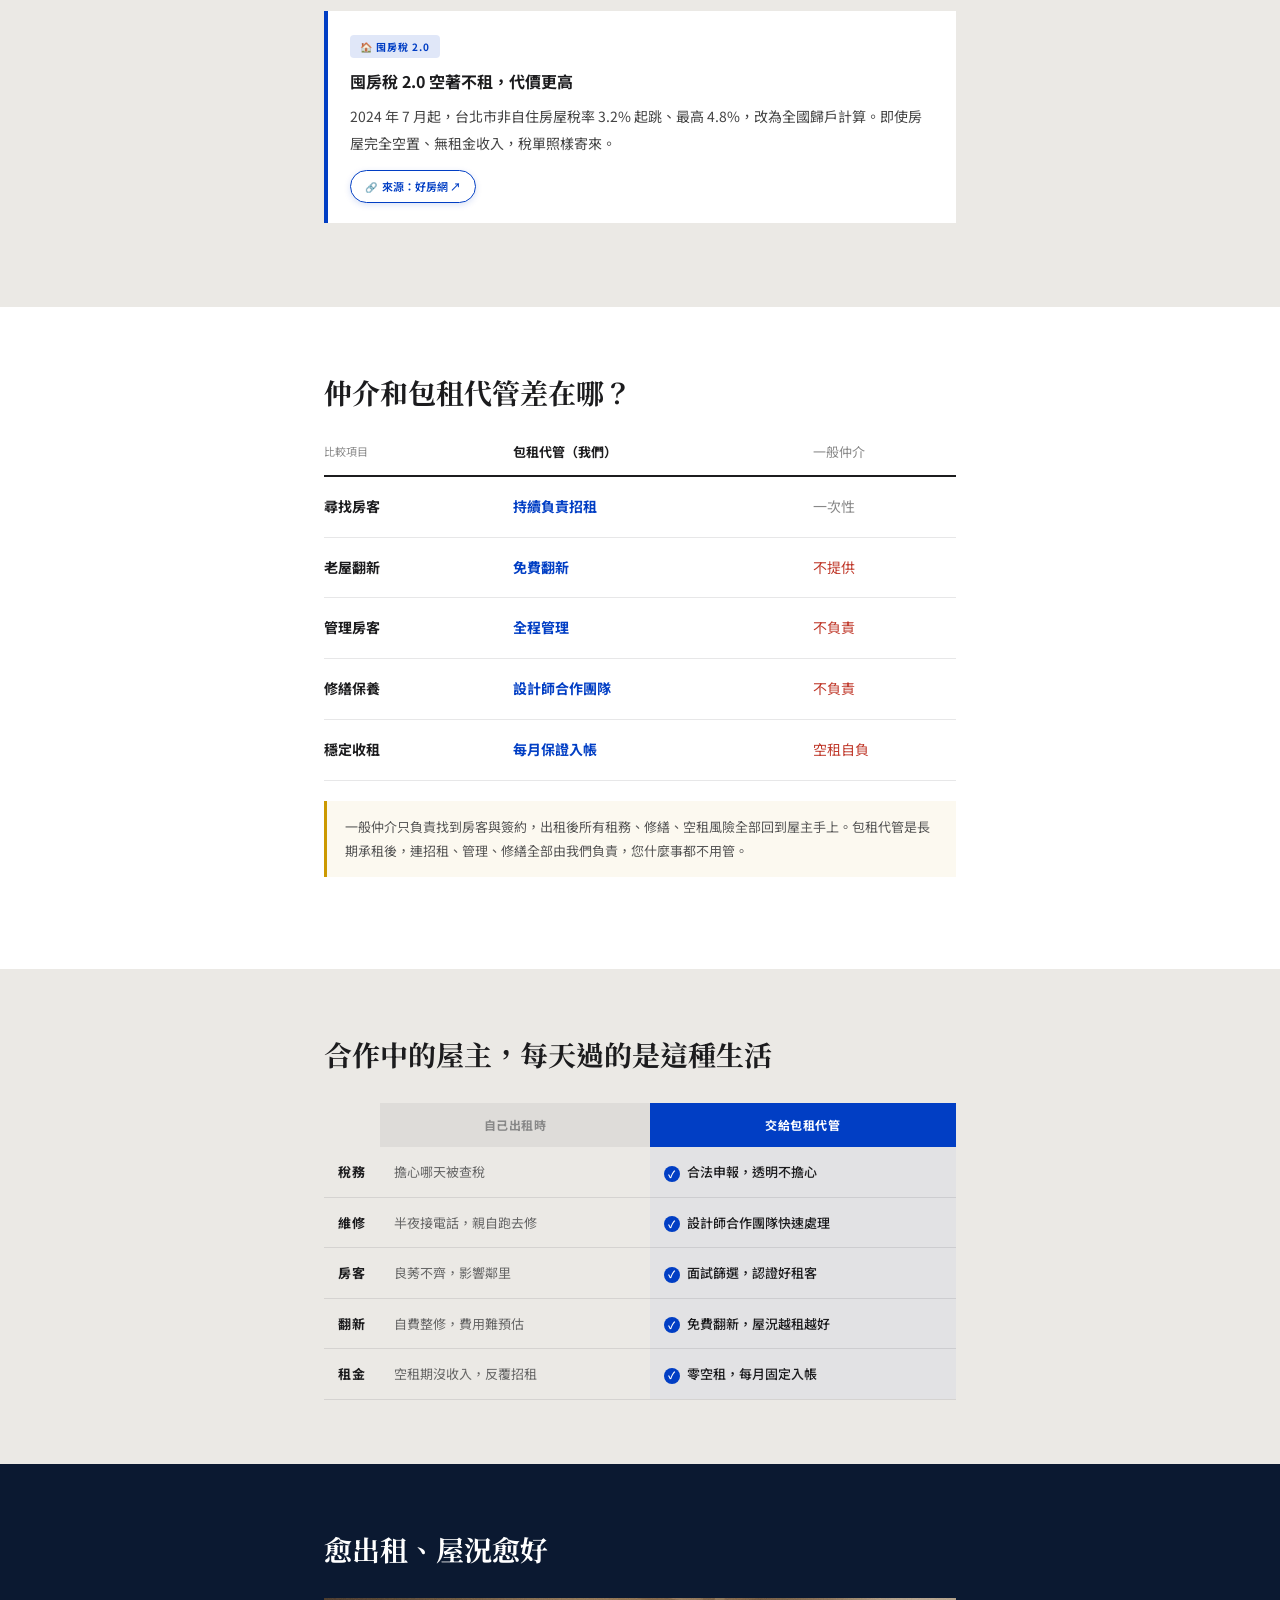
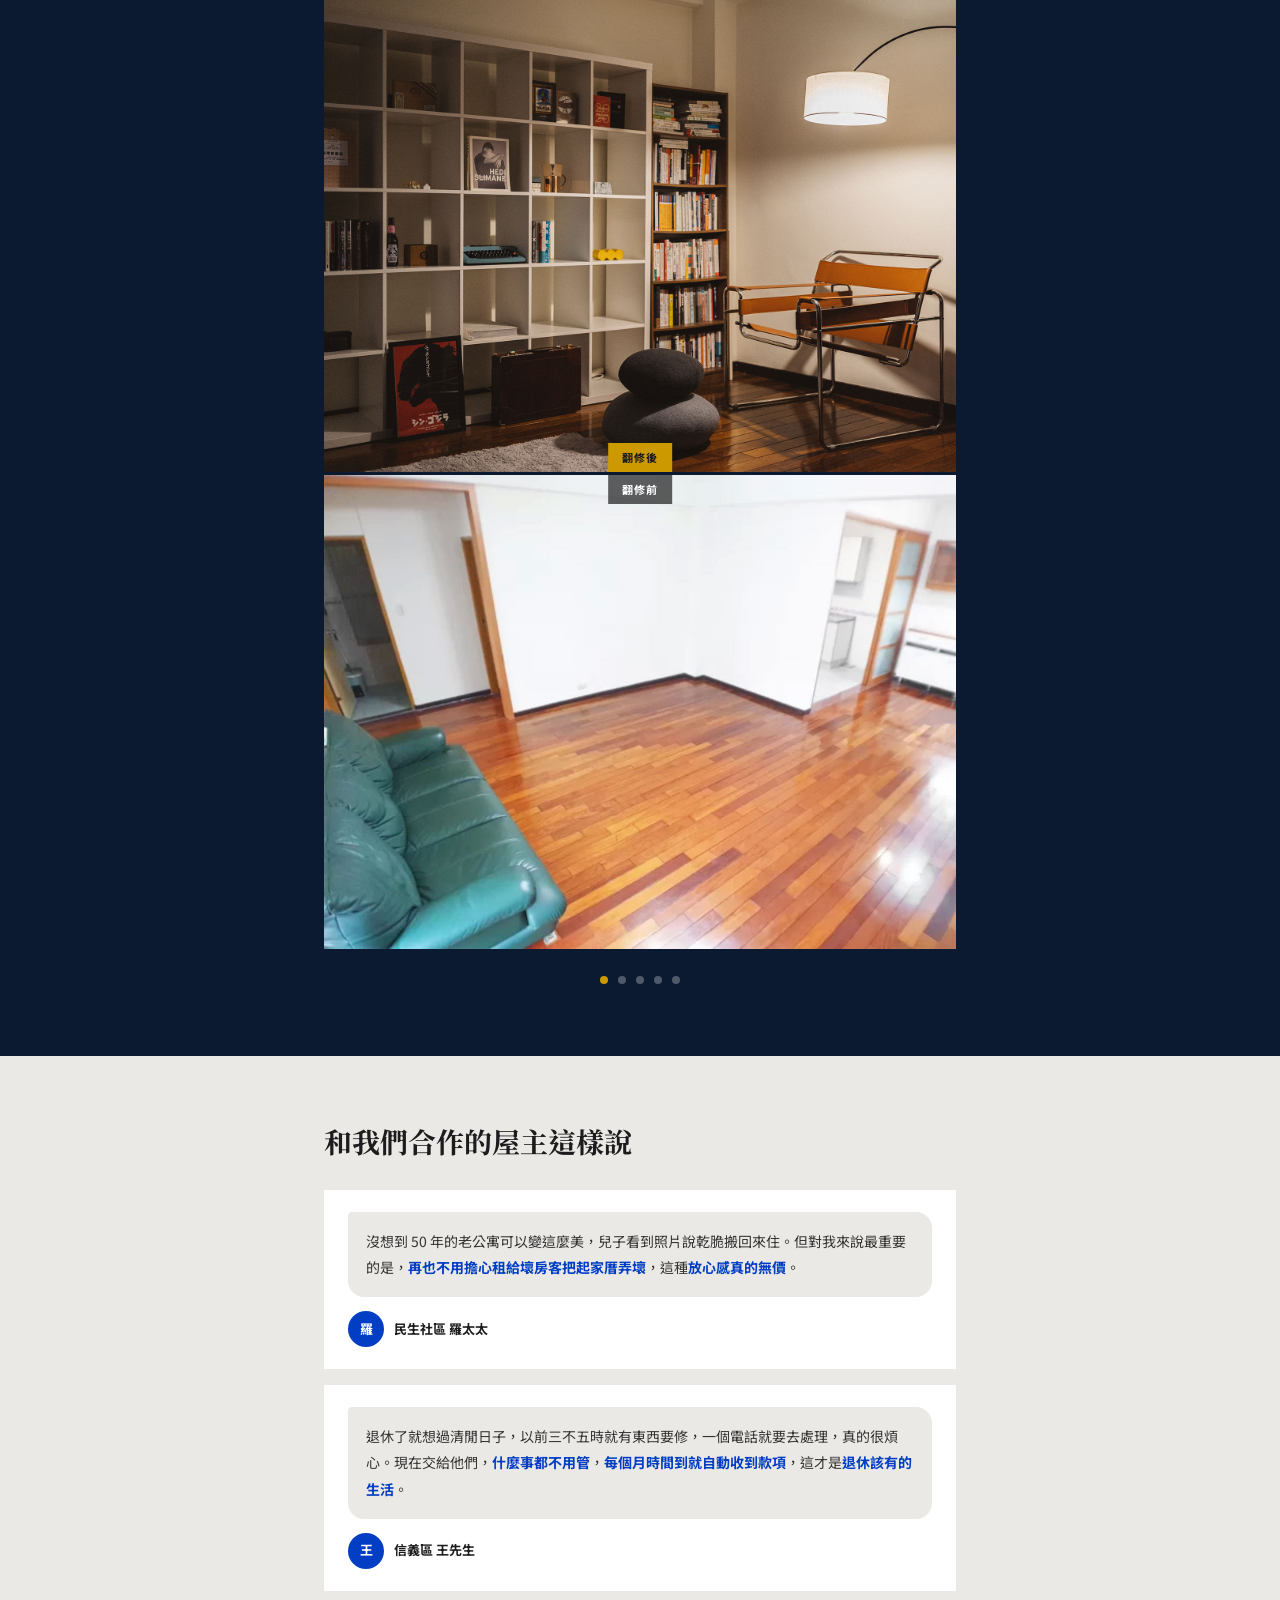
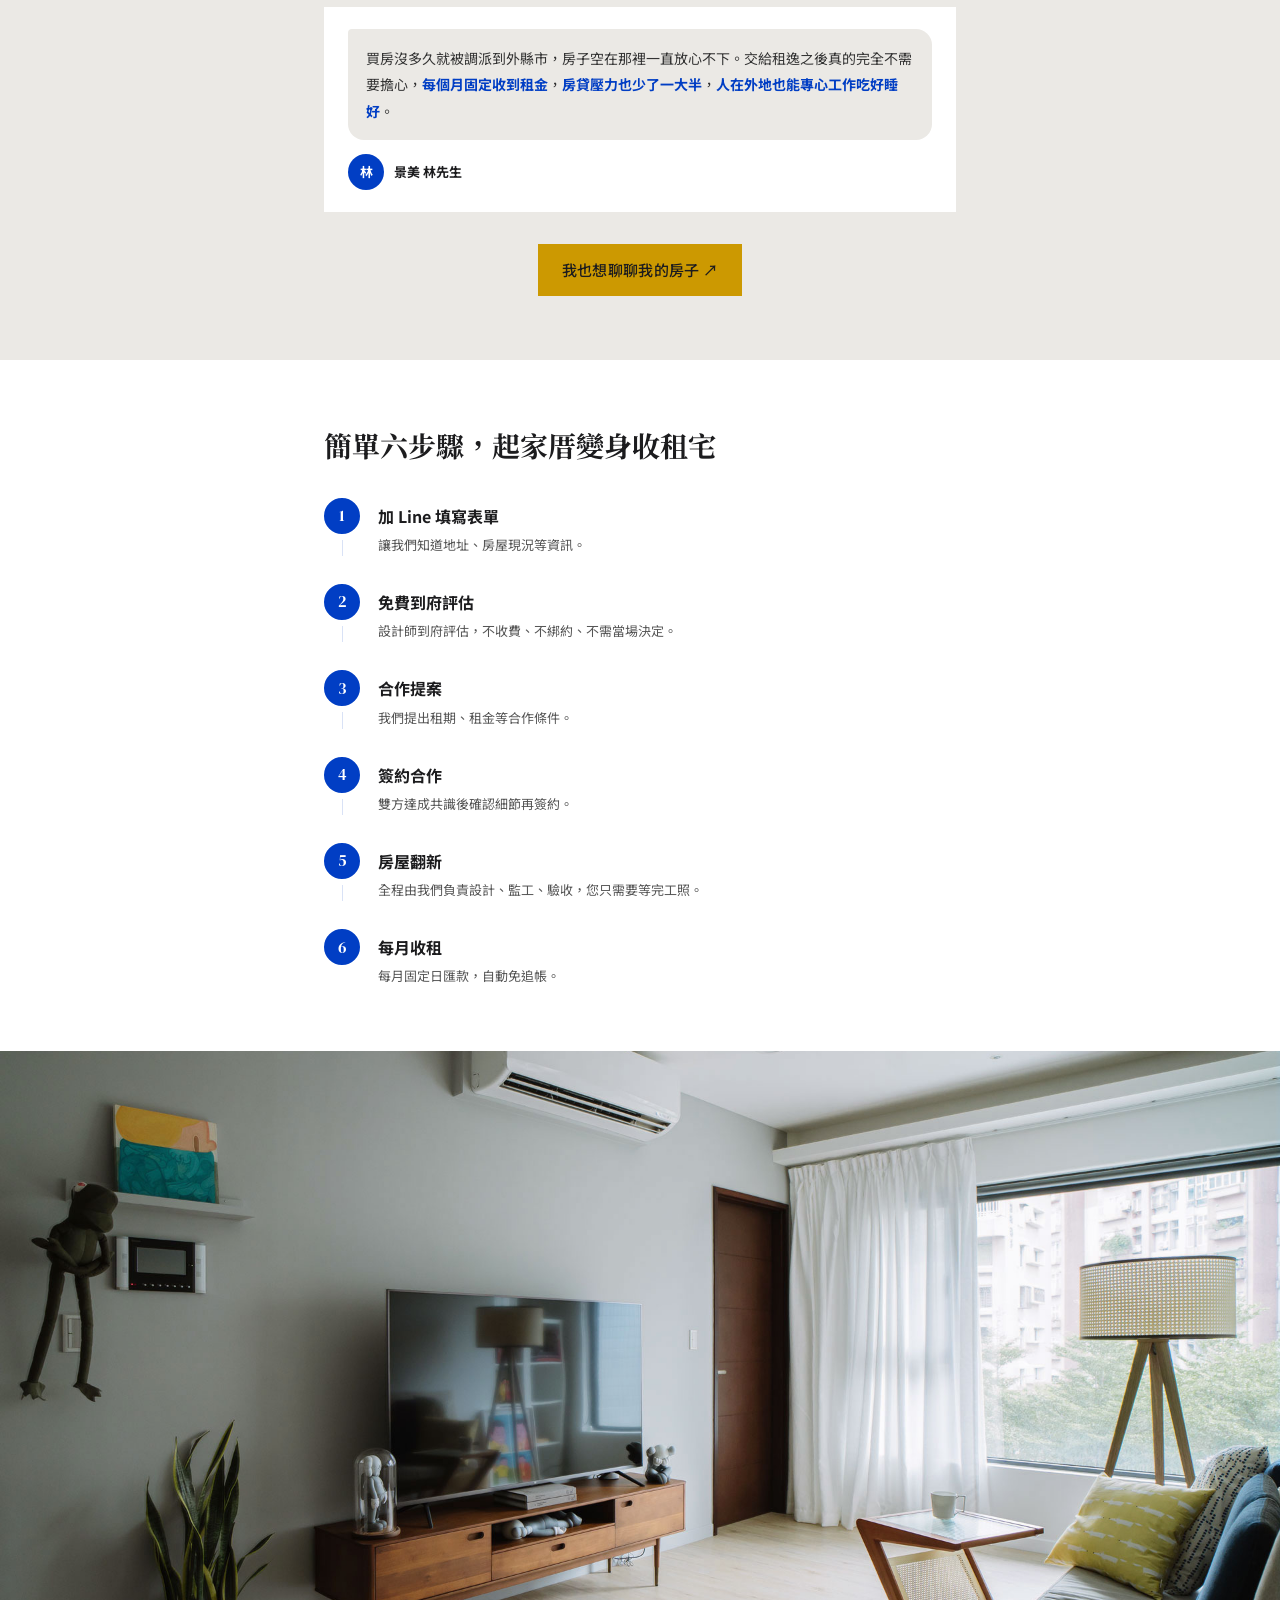
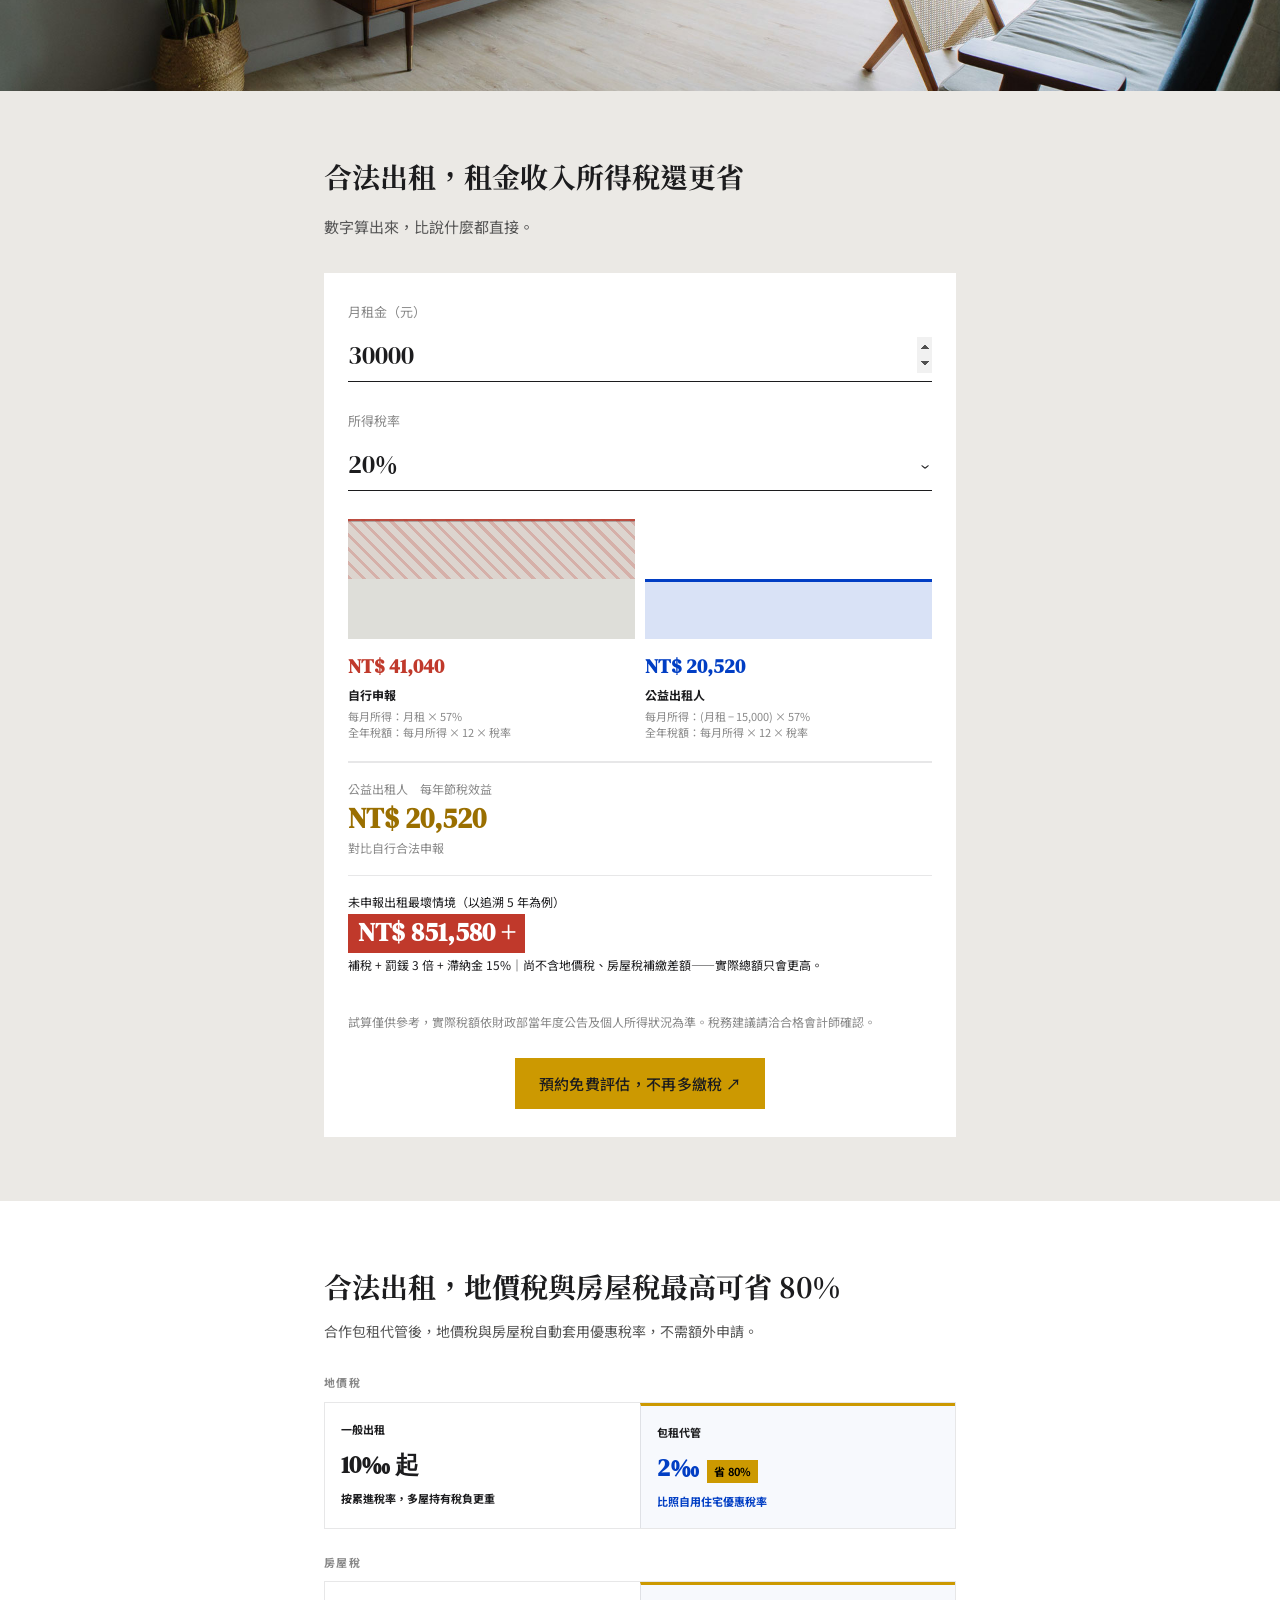
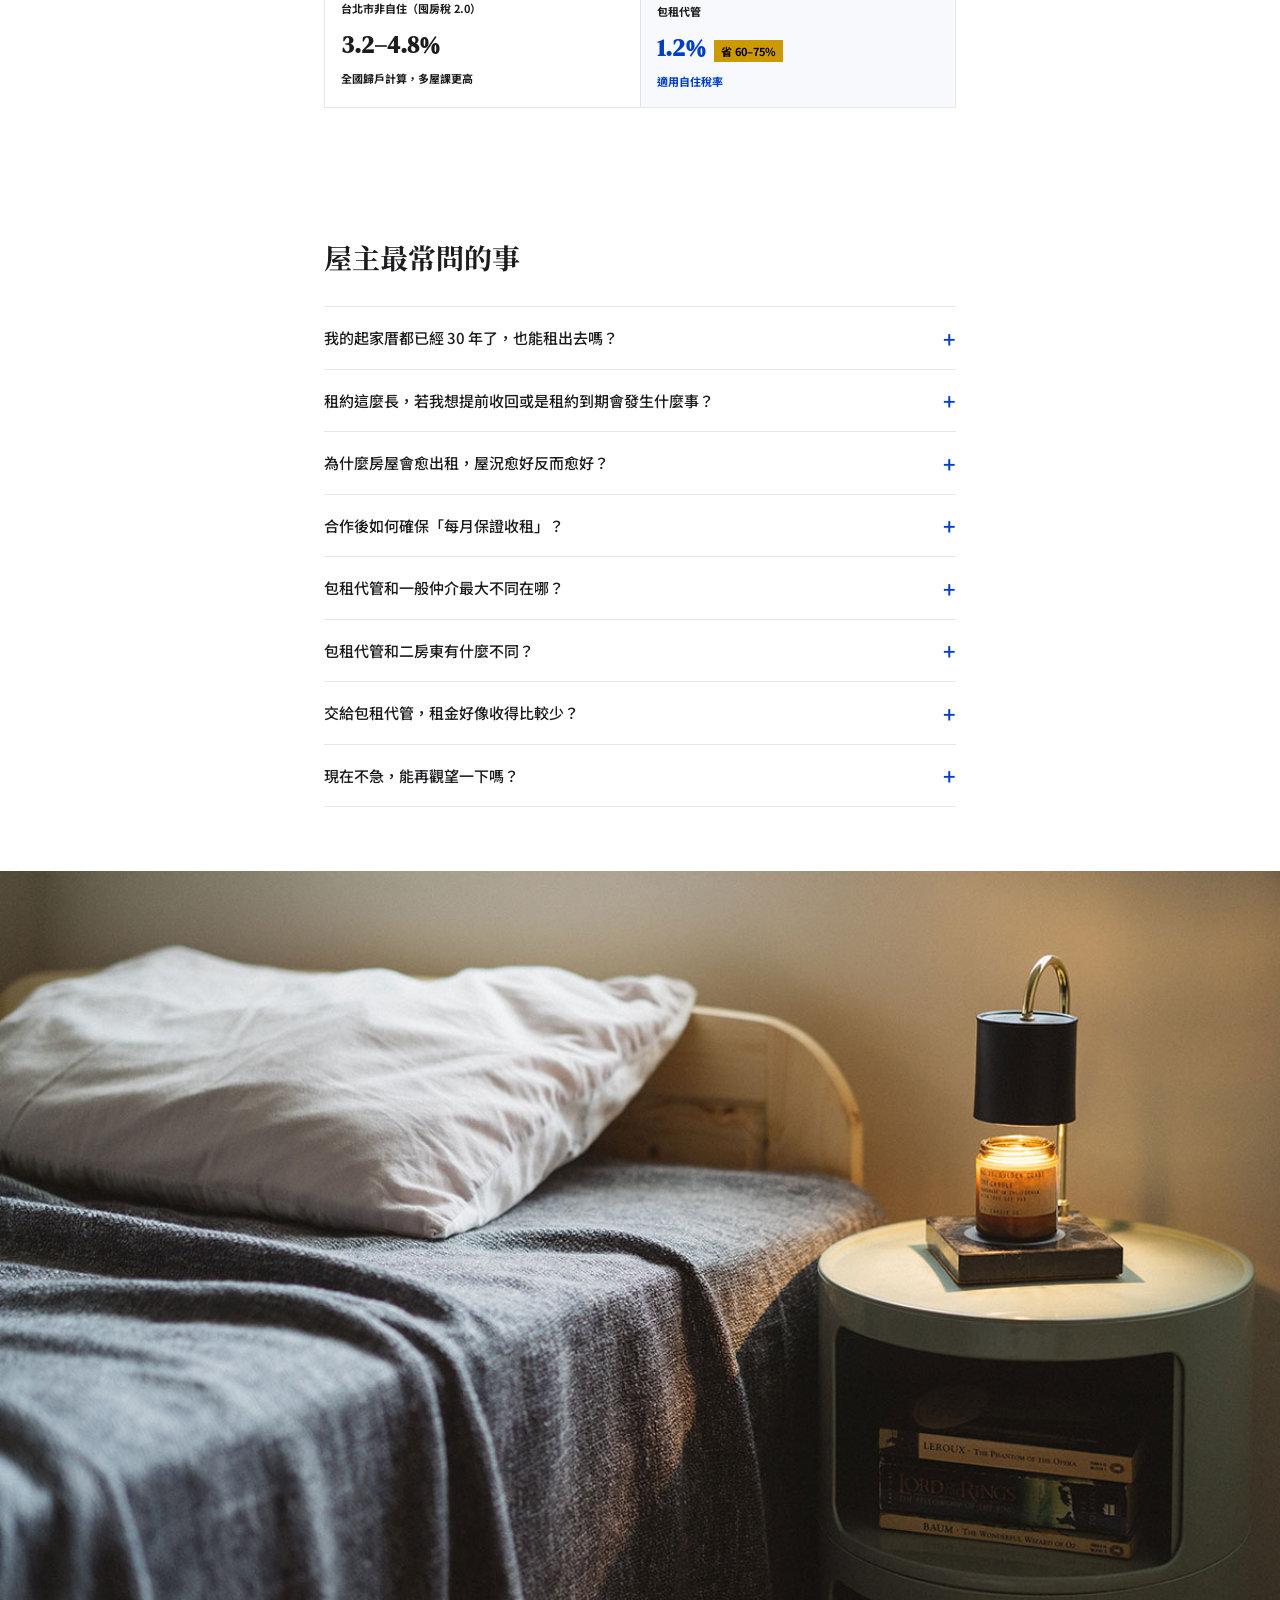
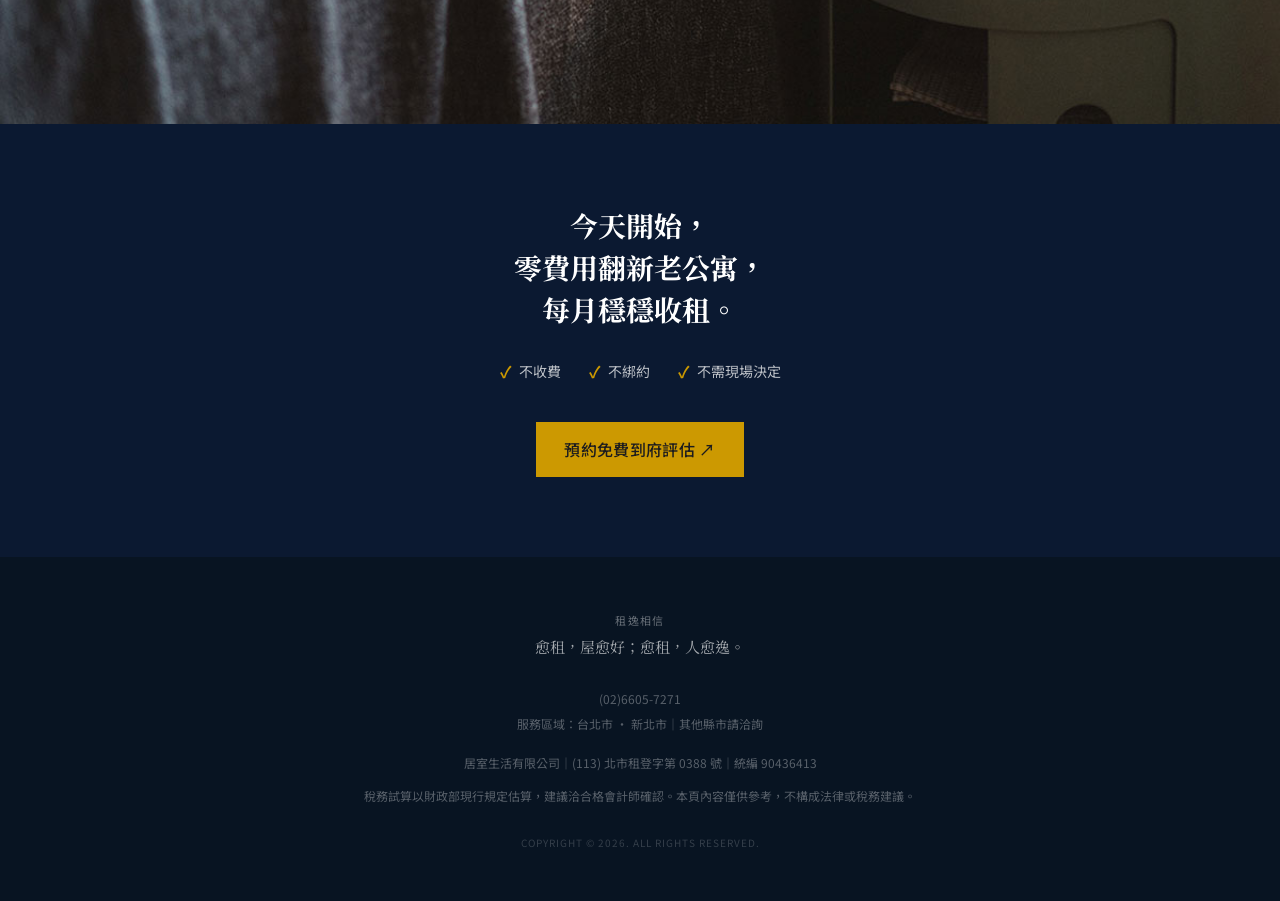
==== commit 4b41d8d6: "copy: 試算區標題改字、公式標籤改為公益出租人並展開計算步驟 Co-Authored-By: Claude Sonnet 4.6 <noreply@anthropic.com>" ====
--- a/index.html
+++ b/index.html
@@ -390,7 +390,7 @@
      ════════════════════════════════════════════════ -->
 <section class="calc-section" id="calc">
   <div class="container">
-    <h2>合法出租，租金收入所得稅其實更省</h2>
+    <h2>合法出租，租金收入所得稅還更省</h2>
     <p class="calc-intro">數字算出來，比說什麼都直接。</p>
 
     <div class="calc-card">
@@ -426,19 +426,19 @@
           <div class="cc-col">
             <div class="cc-amt cc-amt-gray" id="lp-val-self">NT$ 0</div>
             <div class="cc-name">自行申報</div>
-            <div class="cc-sub">費用扣除率 43%</div>
+            <div class="cc-sub">每月所得：月租 × 57%<br>全年稅額：每月所得 × 12 × 稅率</div>
           </div>
           <div class="cc-col">
             <div class="cc-amt cc-amt-blue" id="lp-val-mgd">NT$ 0</div>
-            <div class="cc-name">委託包租代管</div>
-            <div class="cc-sub">15,000/月免稅 ＋ 43% 扣除</div>
+            <div class="cc-name">公益出租人</div>
+            <div class="cc-sub">每月所得：(月租 − 15,000) × 57%<br>全年稅額：每月所得 × 12 × 稅率</div>
           </div>
         </div>
       </div>
 
       <!-- 節稅效益 -->
       <div class="calc-row">
-        <div class="calc-row-label">委託包租代管　每年節稅效益</div>
+        <div class="calc-row-label">公益出租人　每年節稅效益</div>
         <div class="calc-row-val calc-val-gold" id="lp-val-savings">NT$ 0</div>
         <div class="calc-row-sub">對比自行合法申報</div>
       </div>
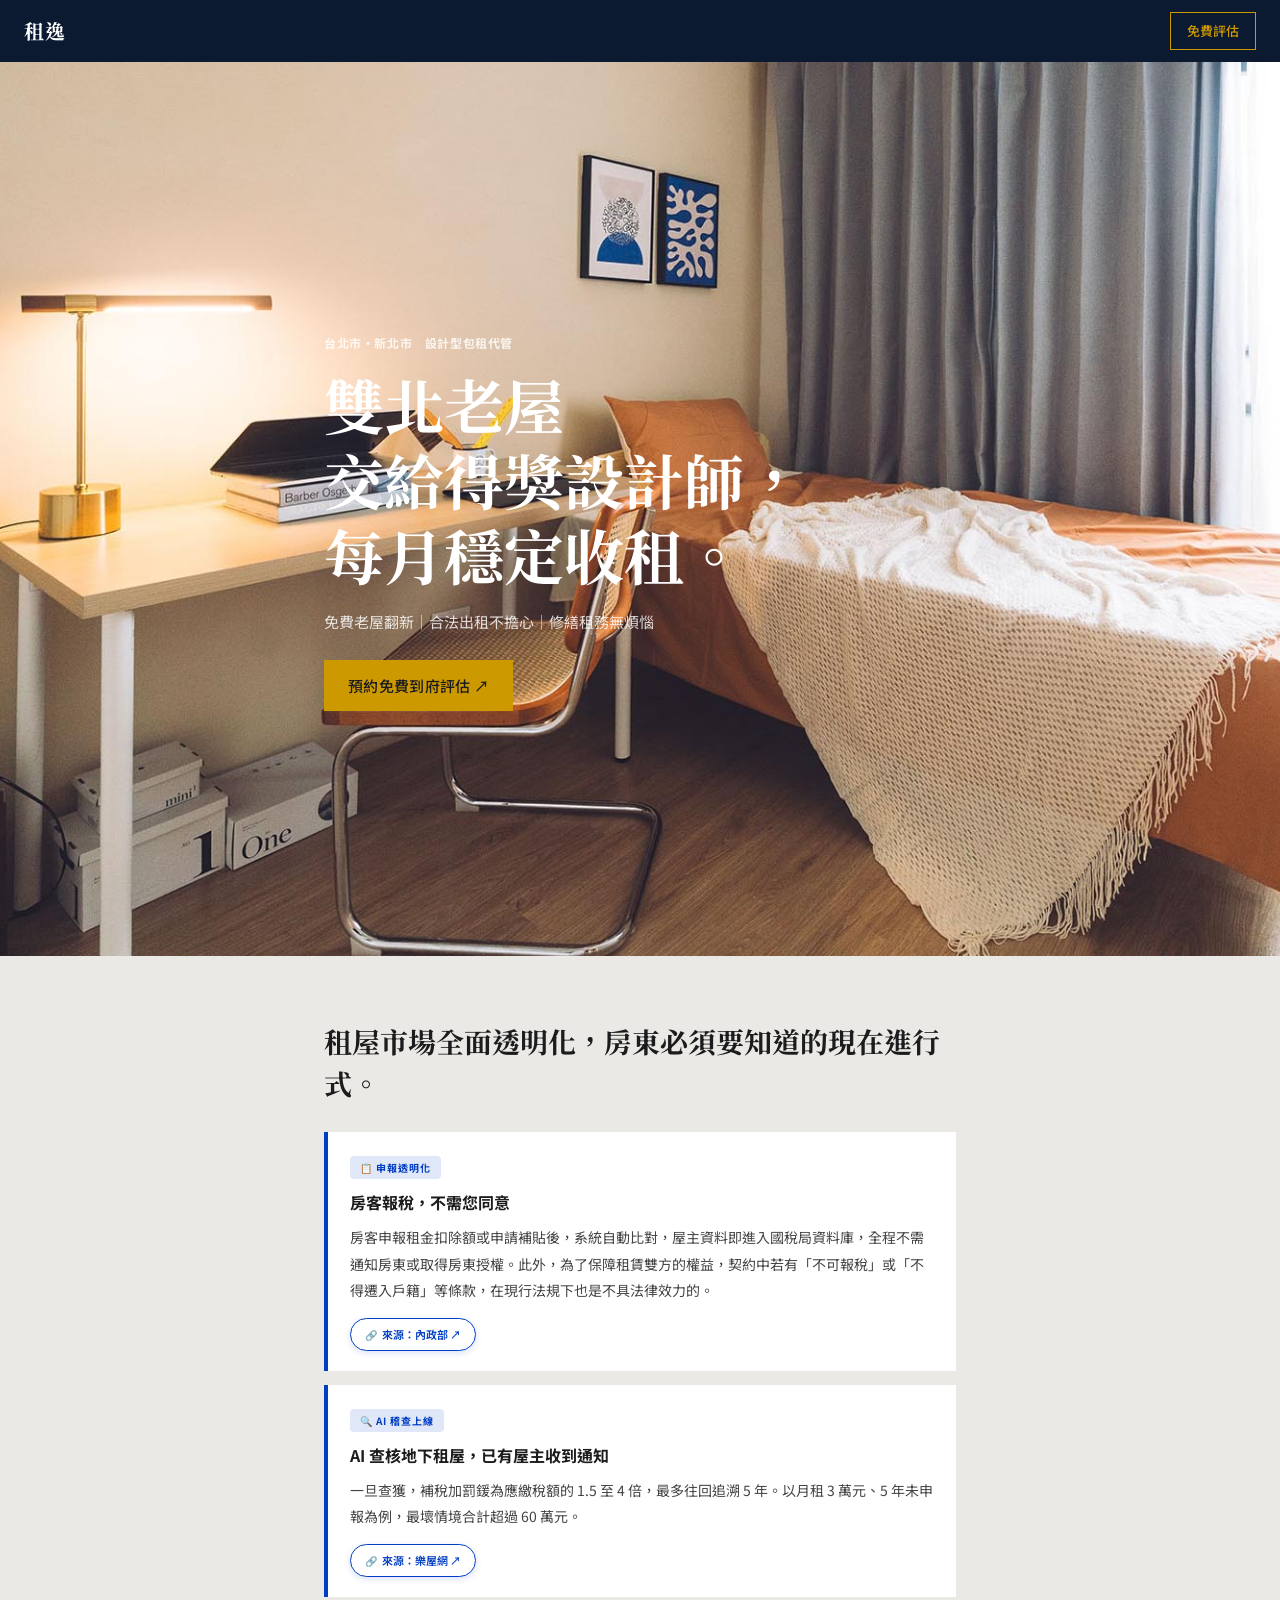
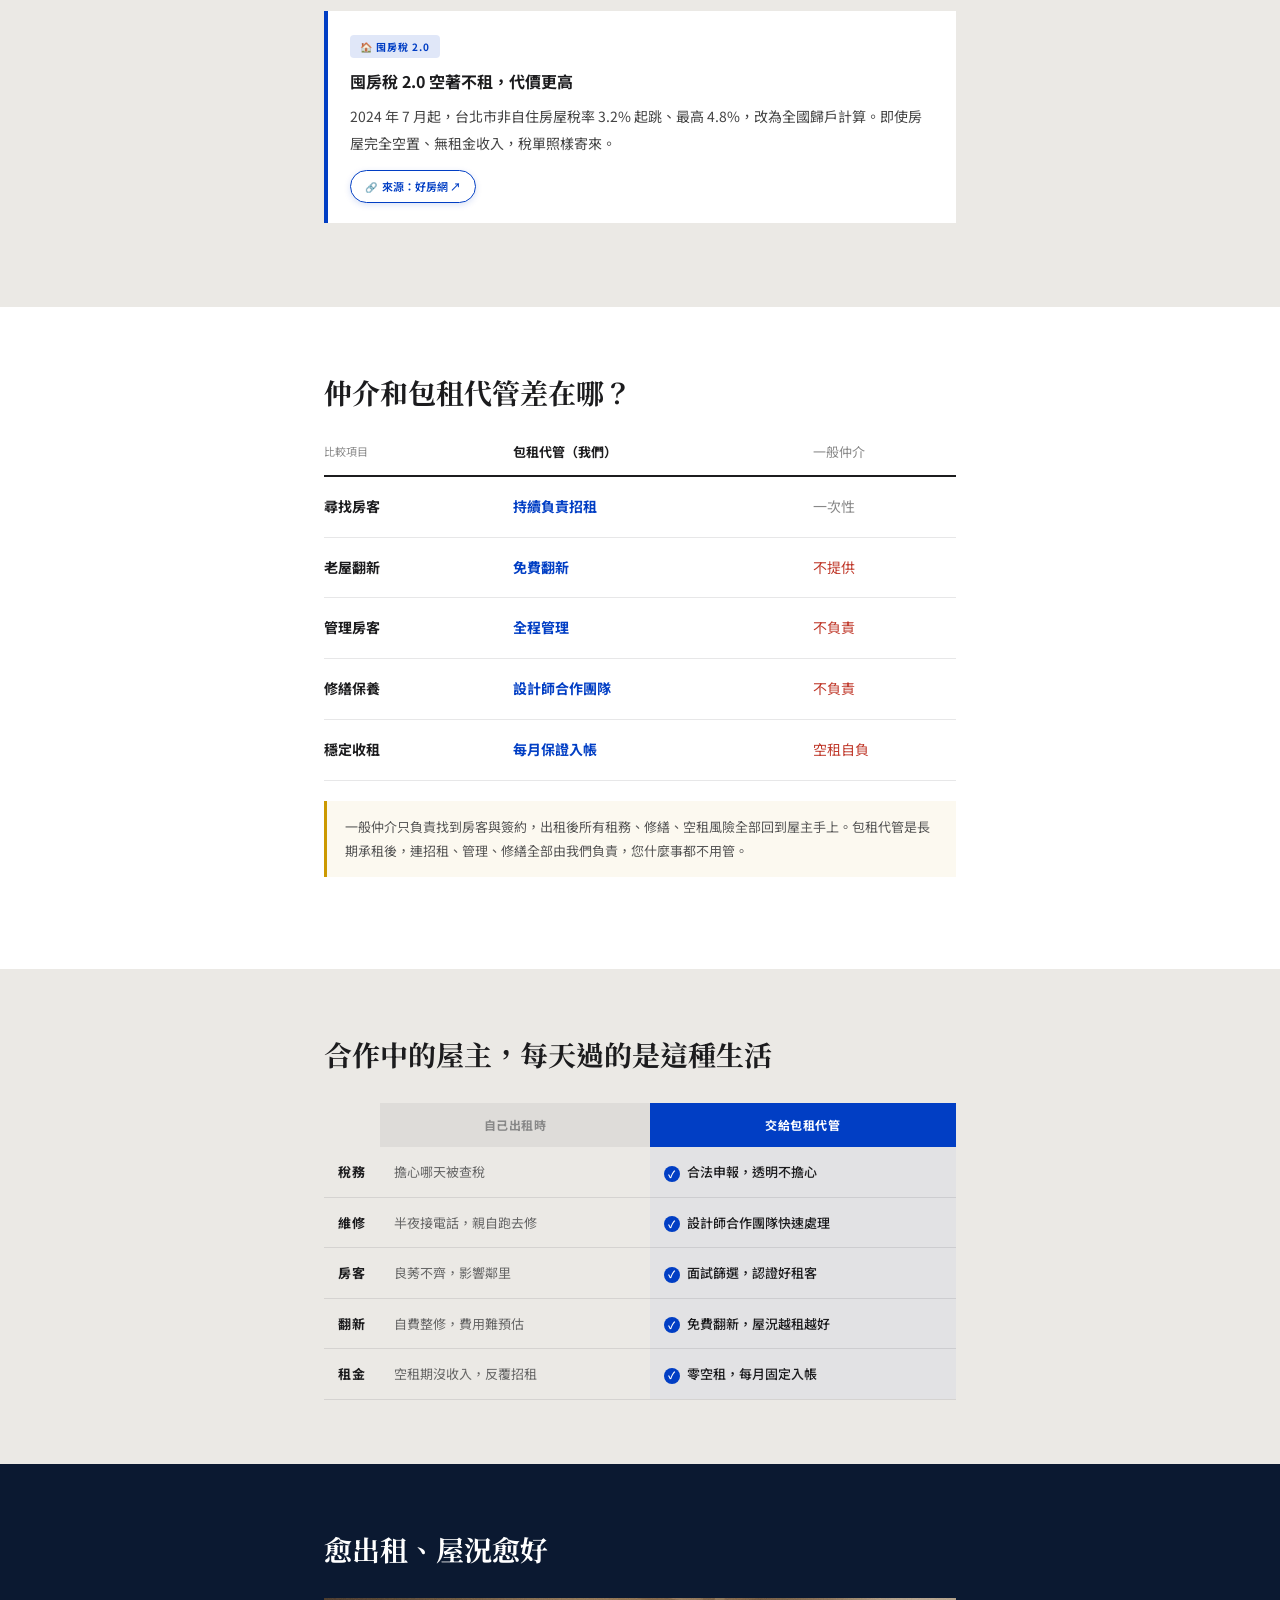
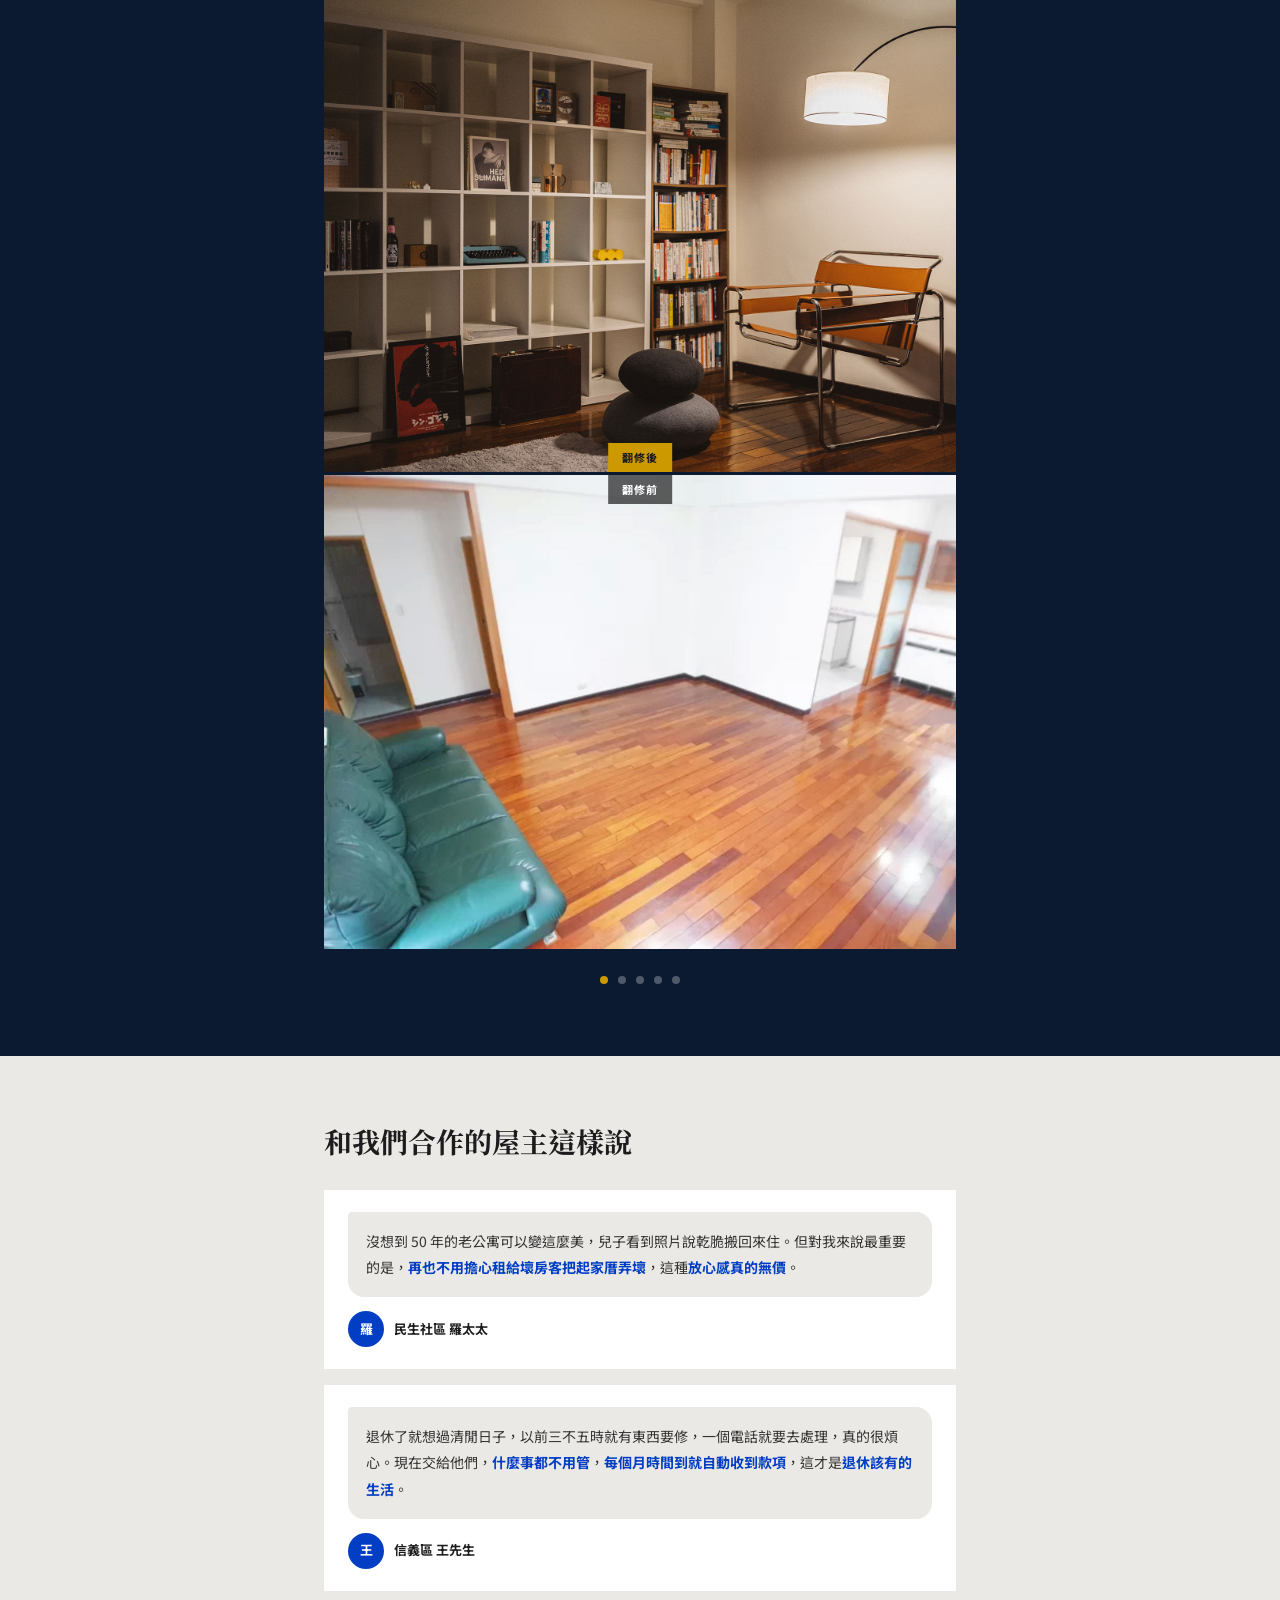
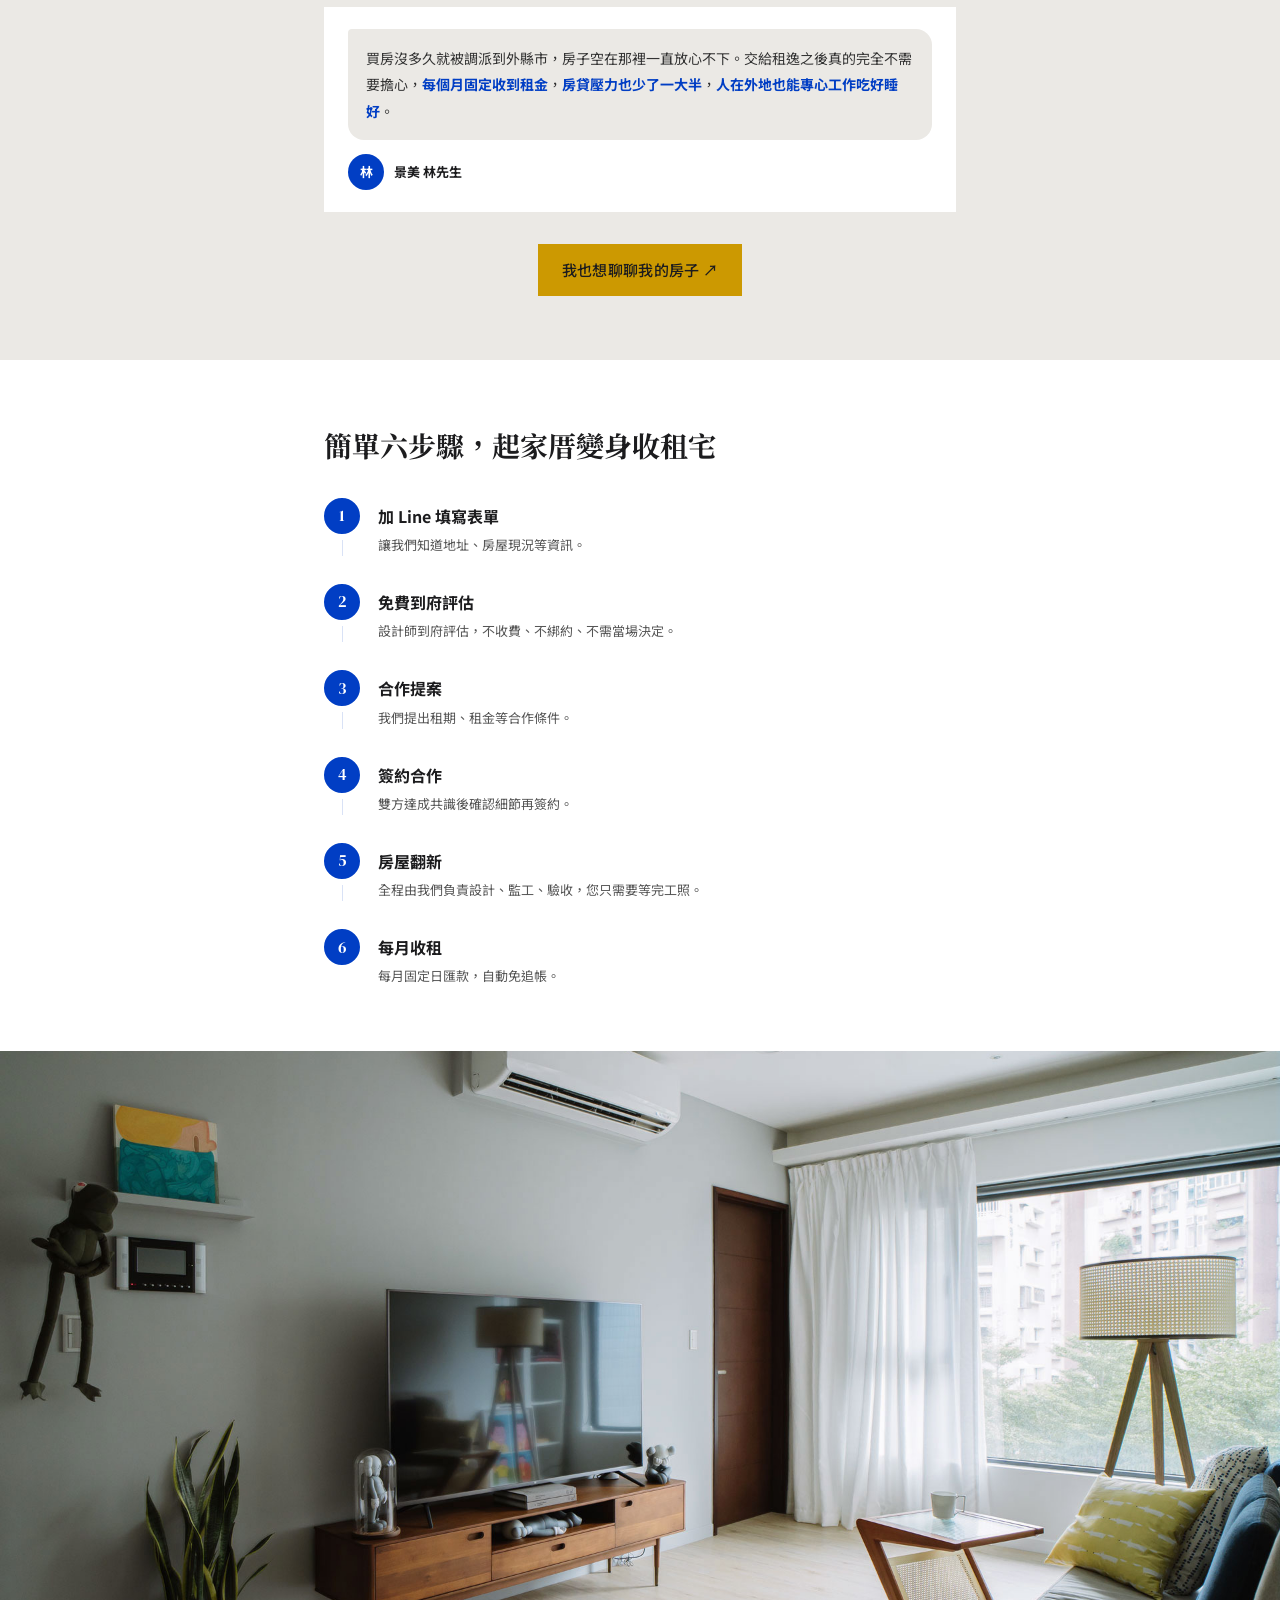
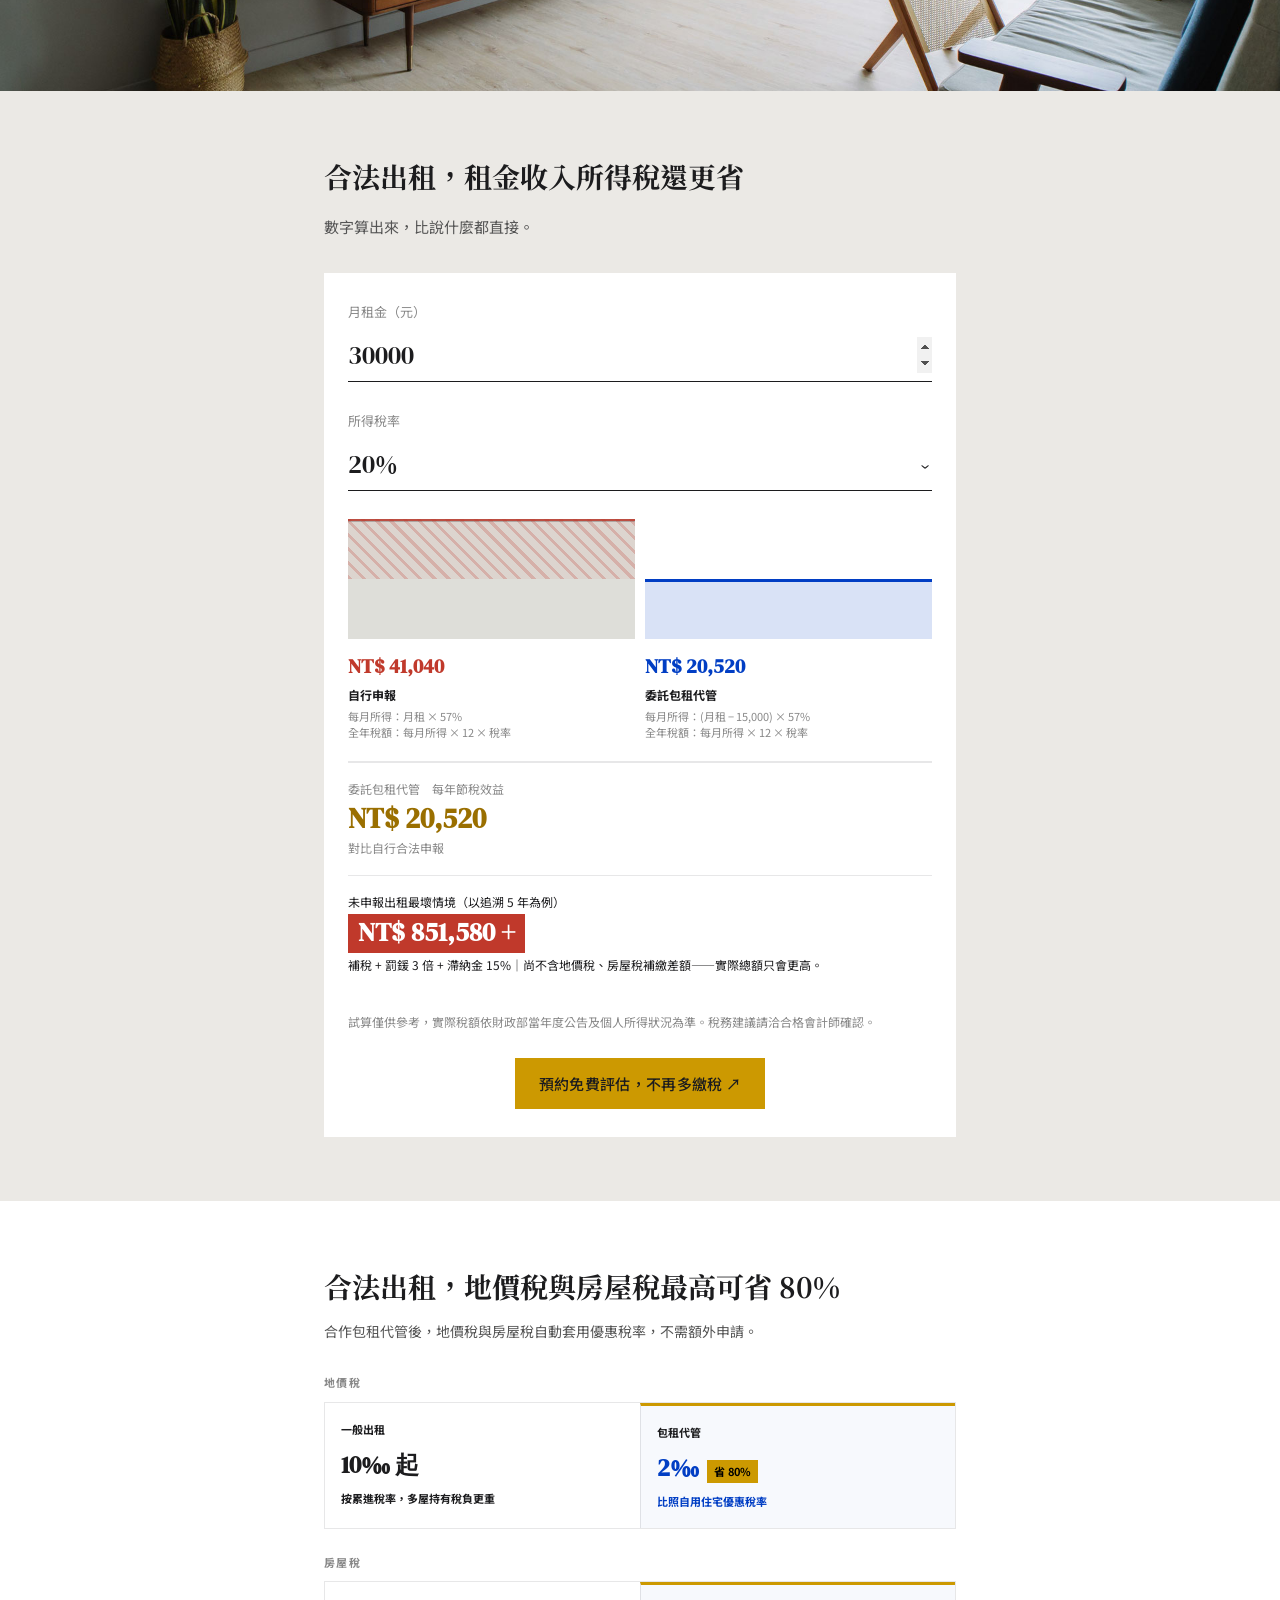
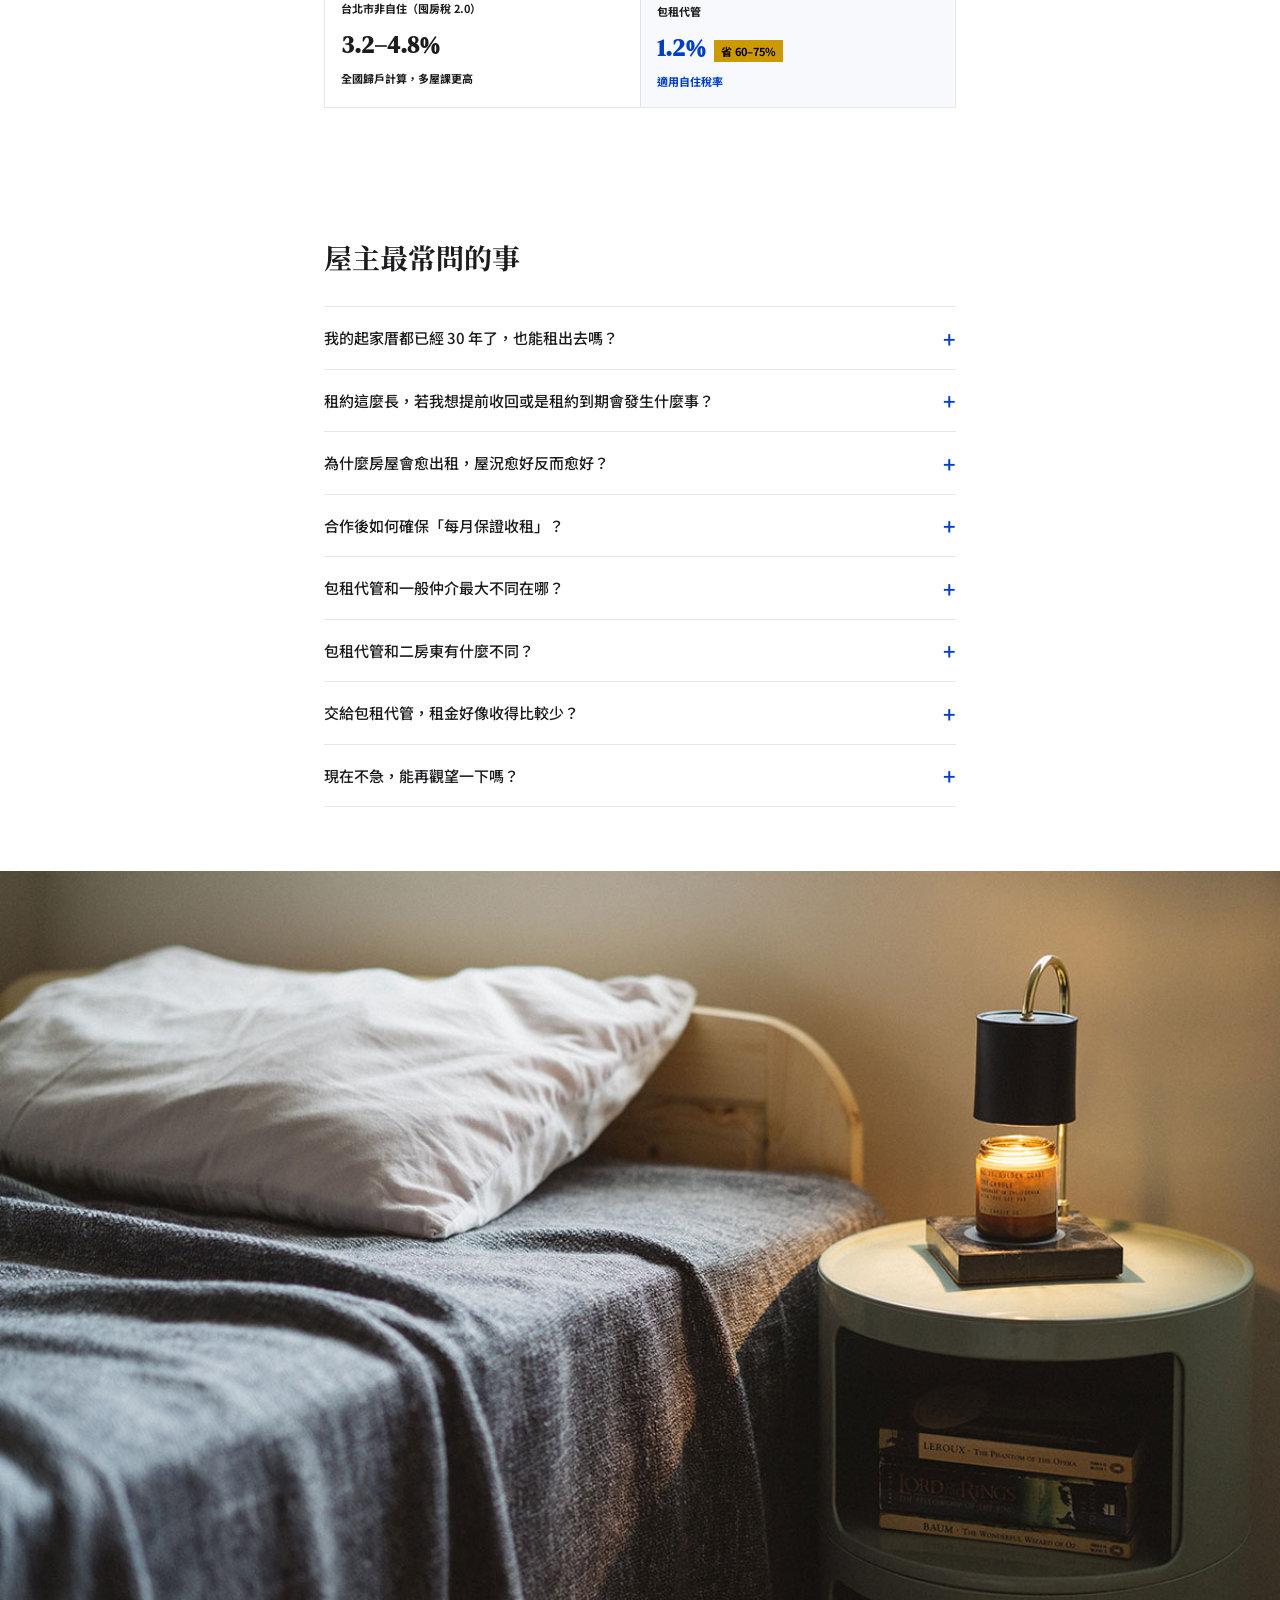
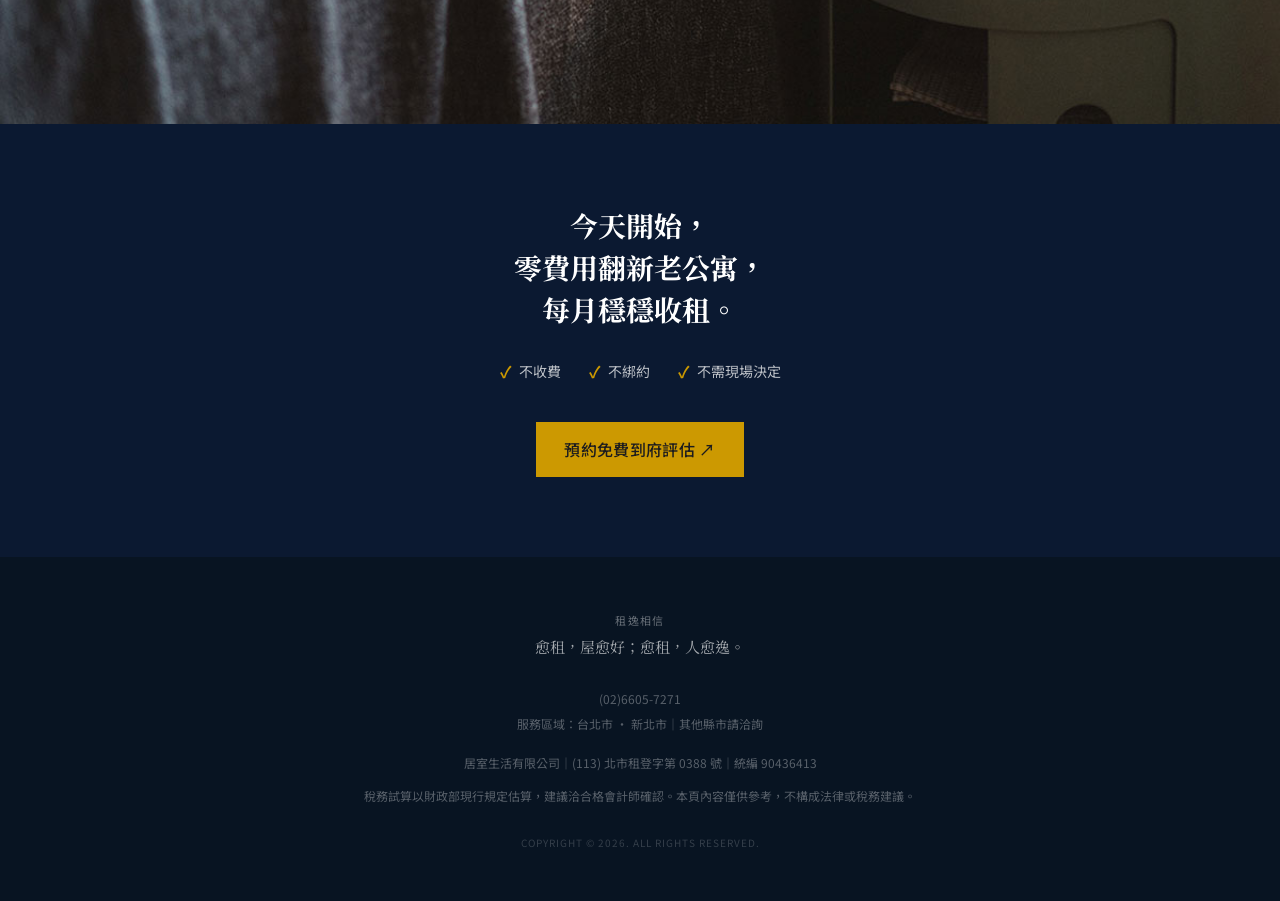
==== commit dd3747d9: "copy: 試算區標籤改回「委託包租代管」 Co-Authored-By: Claude Sonnet 4.6 <noreply@anthropic.com>" ====
--- a/index.html
+++ b/index.html
@@ -430,7 +430,7 @@
           </div>
           <div class="cc-col">
             <div class="cc-amt cc-amt-blue" id="lp-val-mgd">NT$ 0</div>
-            <div class="cc-name">公益出租人</div>
+            <div class="cc-name">委託包租代管</div>
             <div class="cc-sub">每月所得：(月租 − 15,000) × 57%<br>全年稅額：每月所得 × 12 × 稅率</div>
           </div>
         </div>
@@ -438,7 +438,7 @@
 
       <!-- 節稅效益 -->
       <div class="calc-row">
-        <div class="calc-row-label">公益出租人　每年節稅效益</div>
+        <div class="calc-row-label">委託包租代管　每年節稅效益</div>
         <div class="calc-row-val calc-val-gold" id="lp-val-savings">NT$ 0</div>
         <div class="calc-row-sub">對比自行合法申報</div>
       </div>
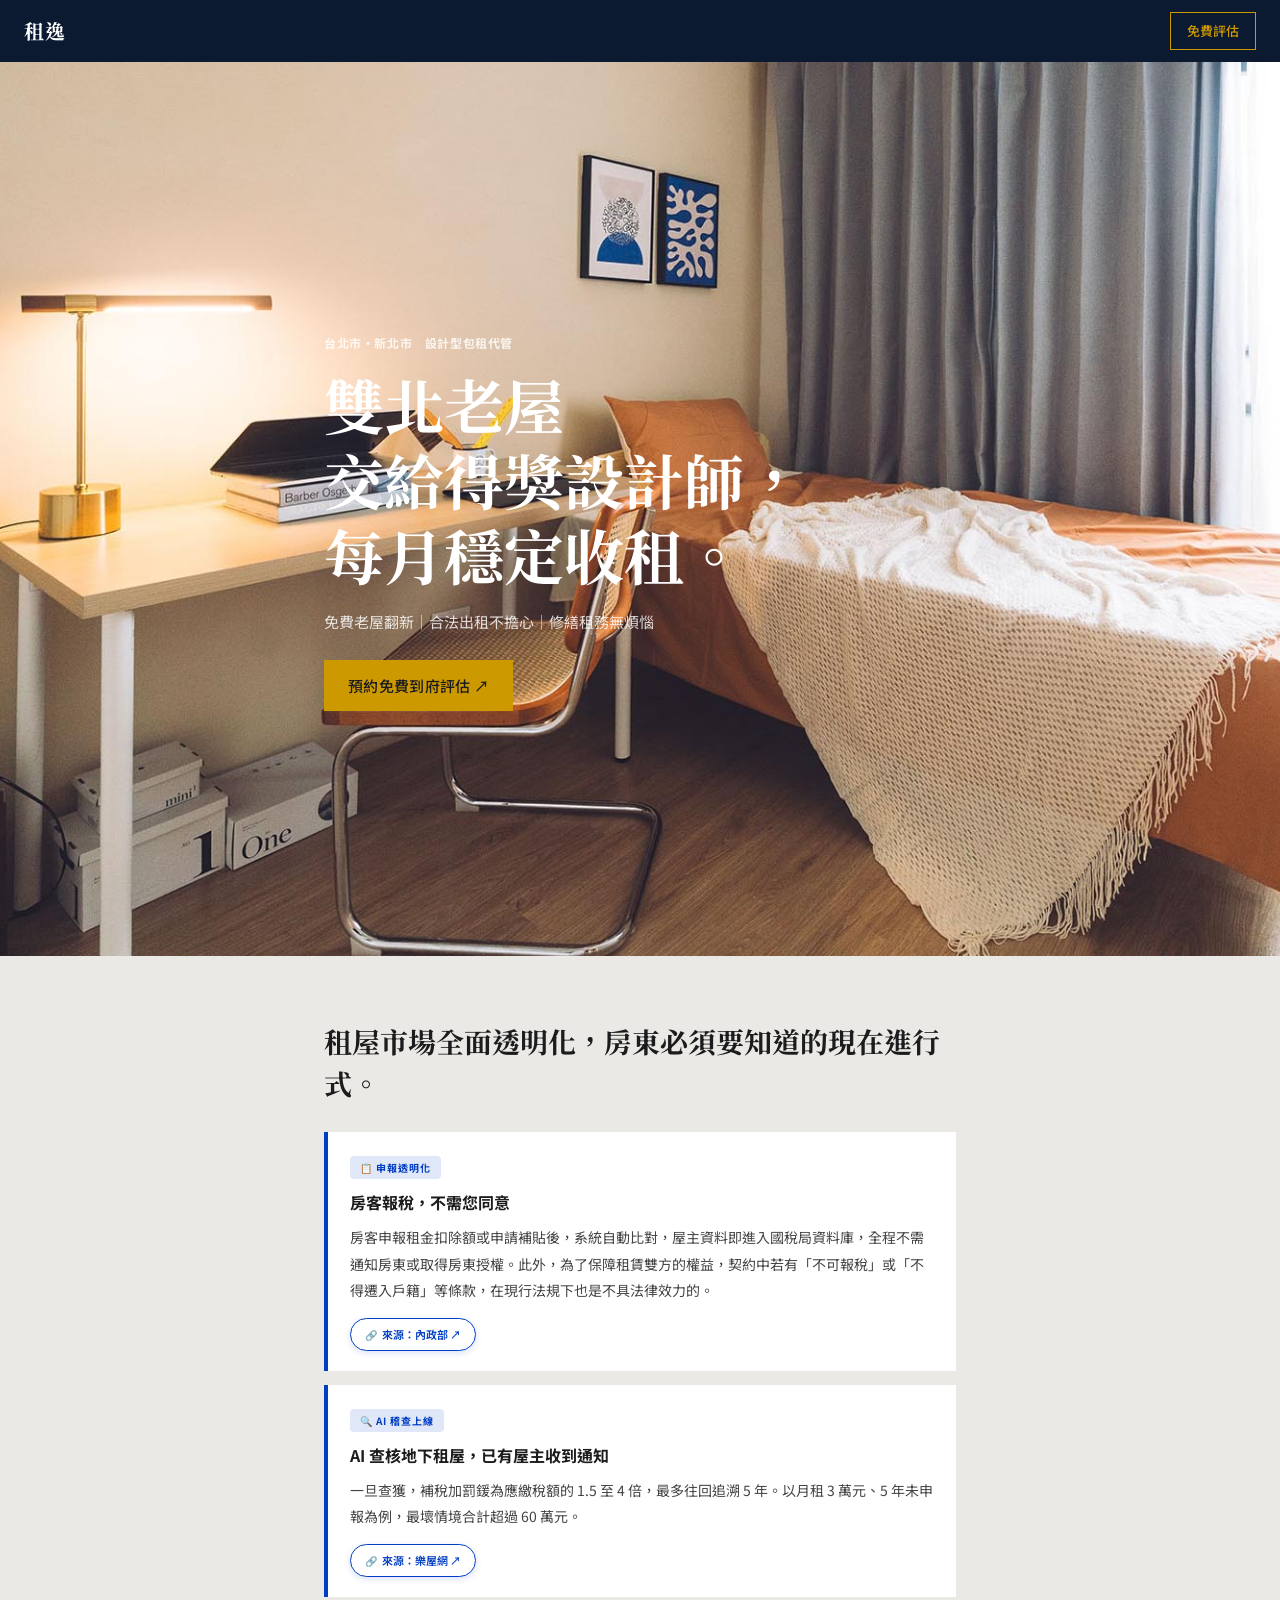
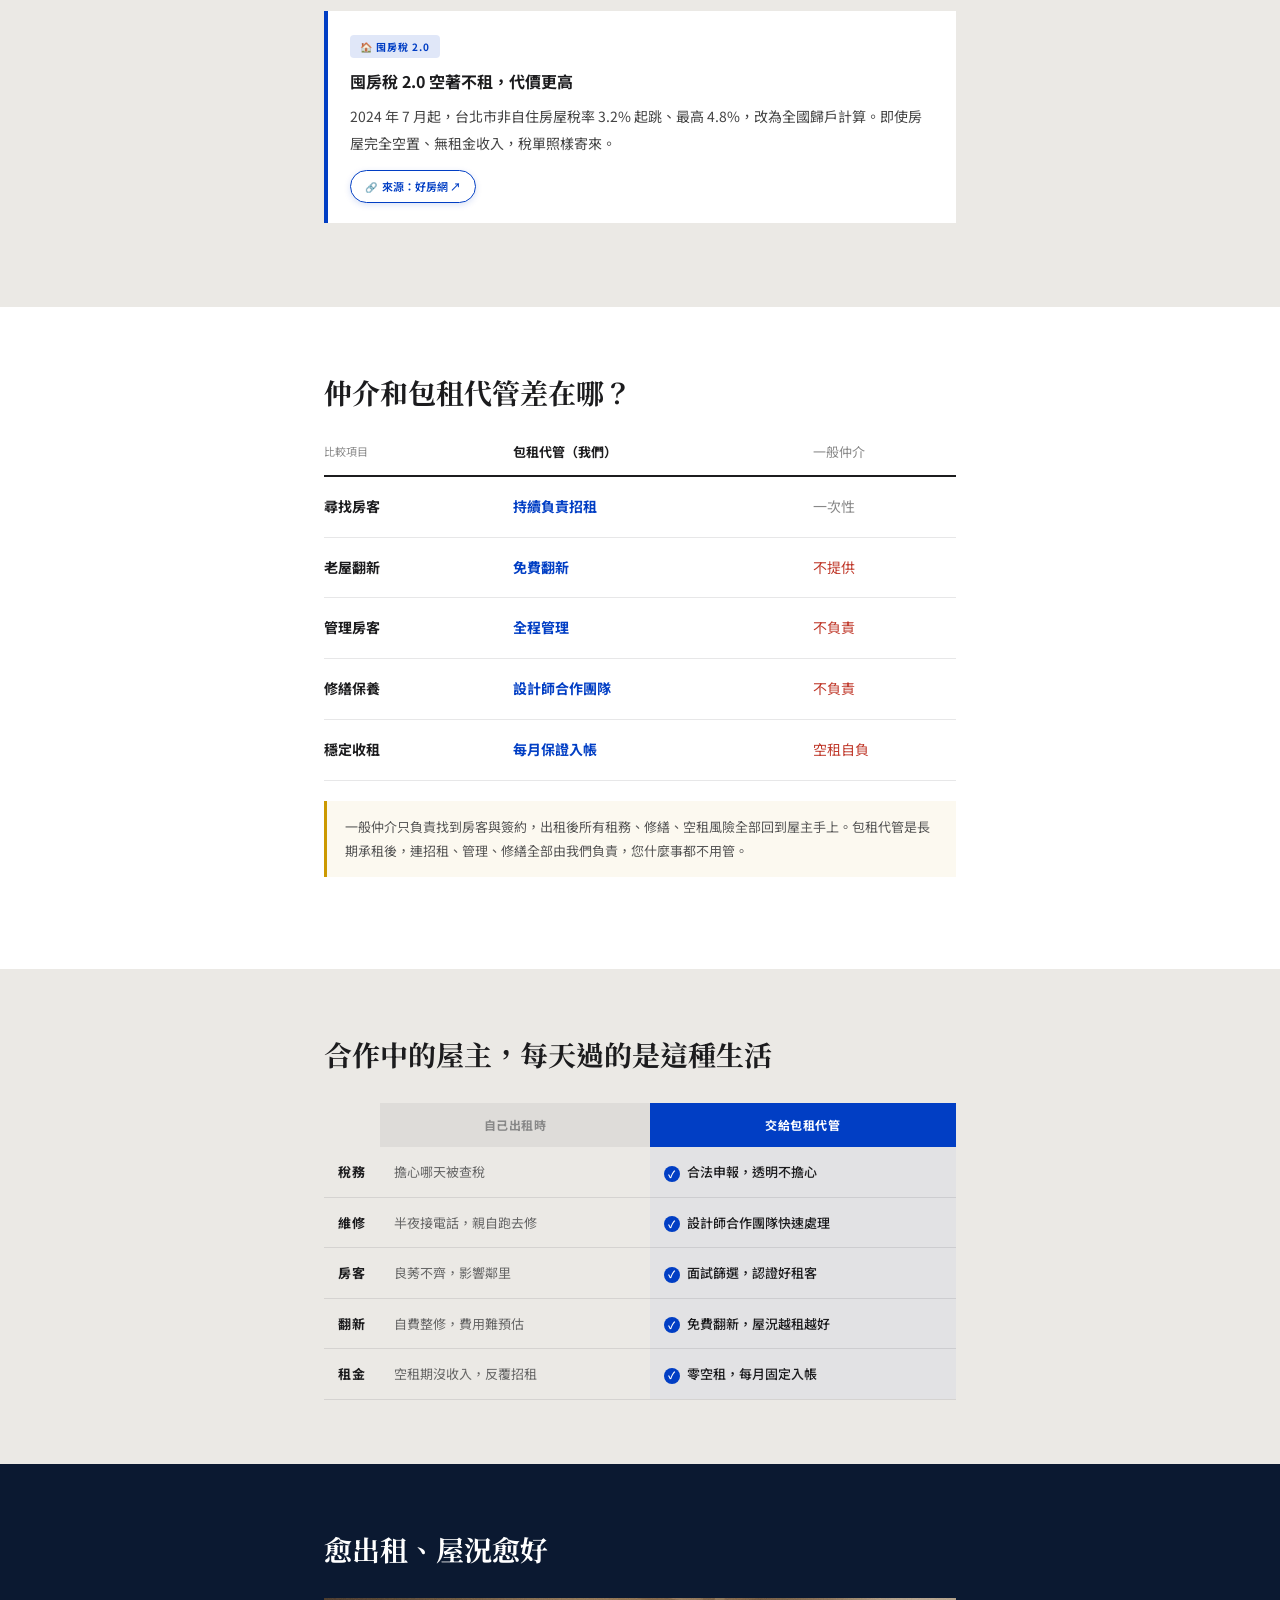
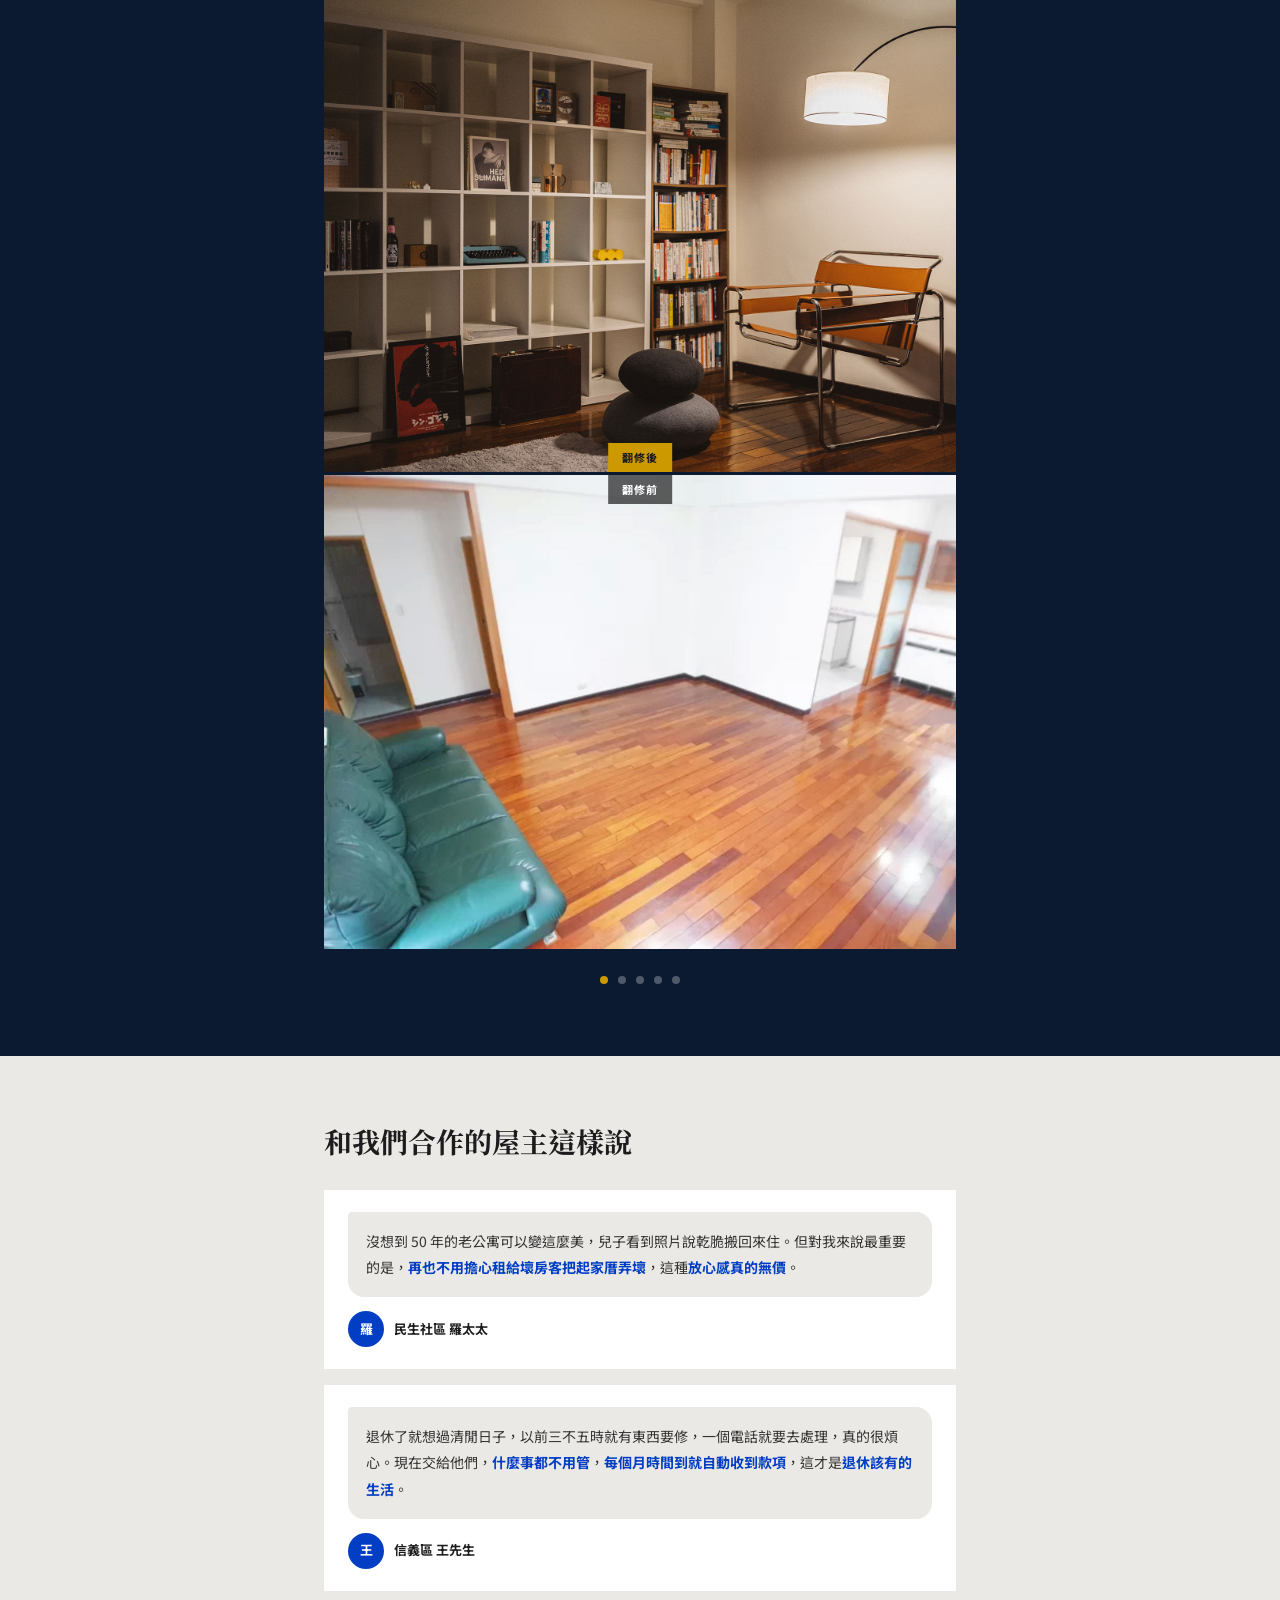
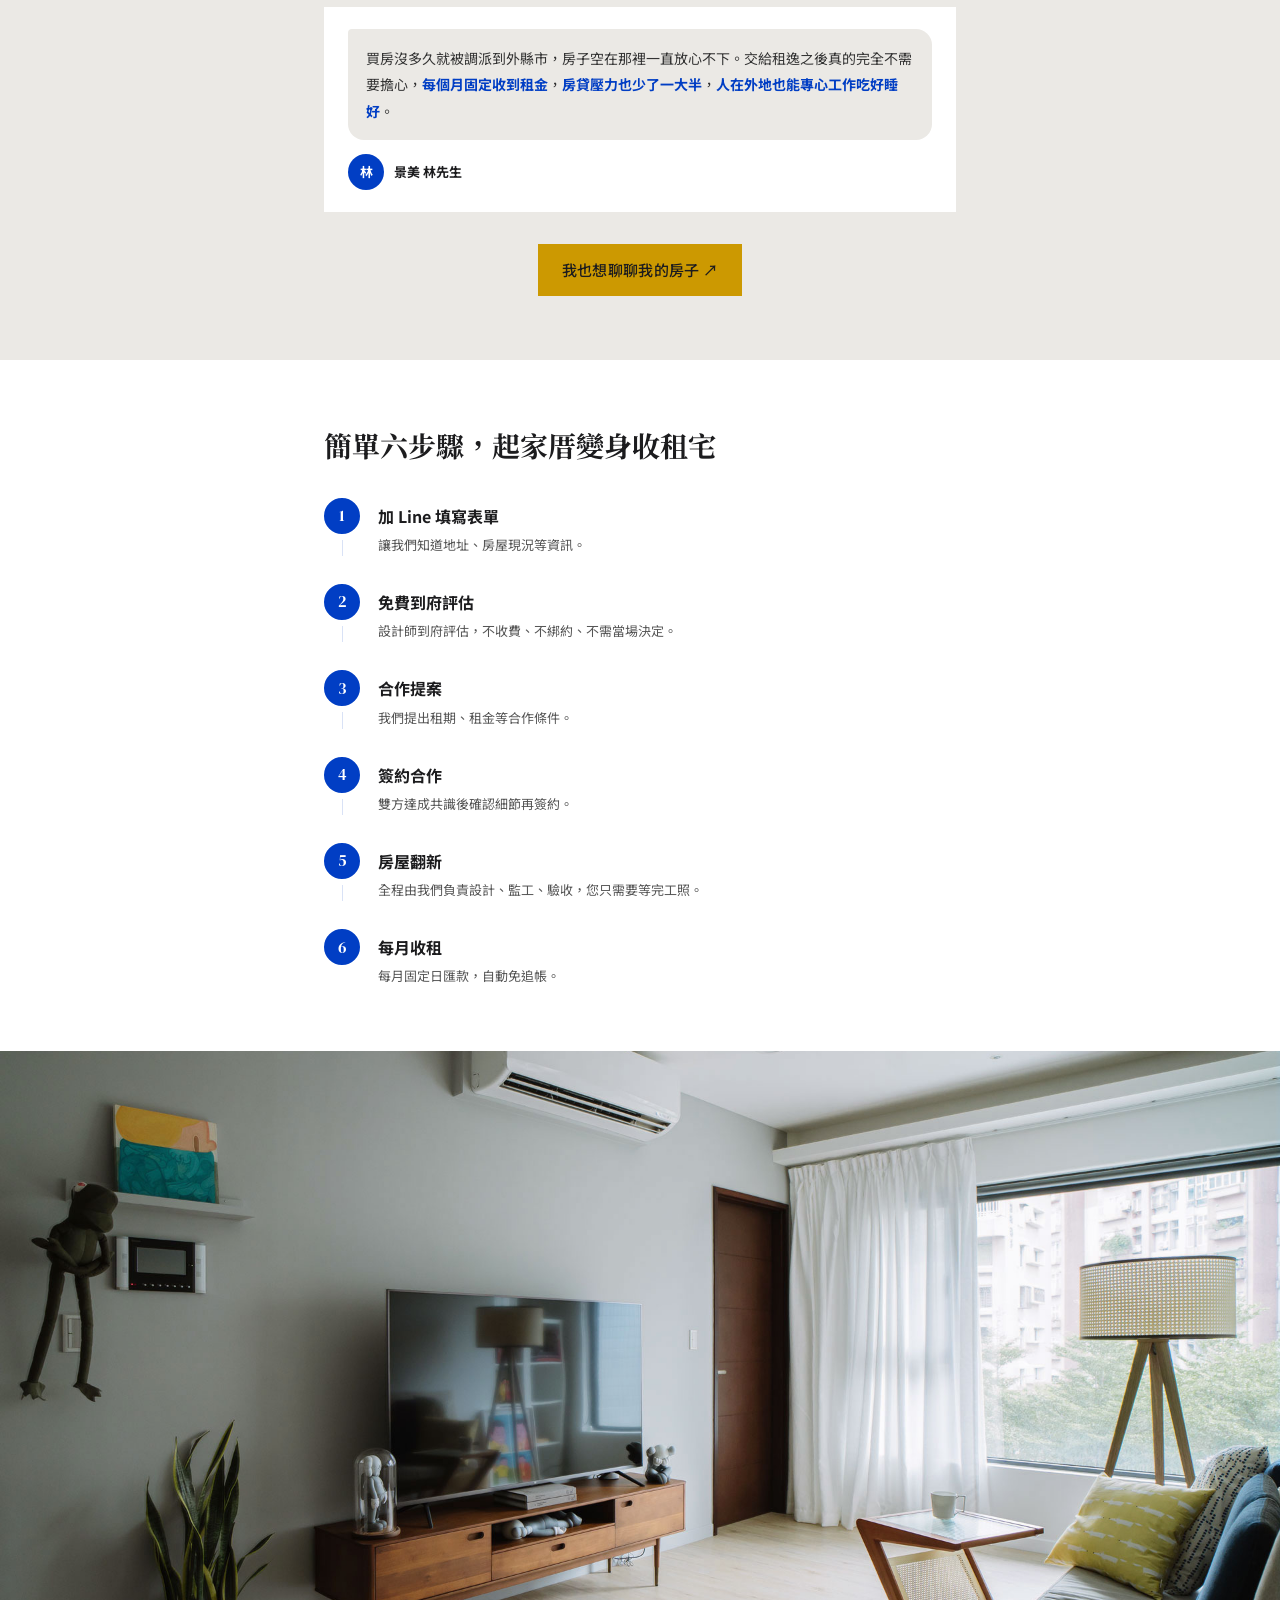
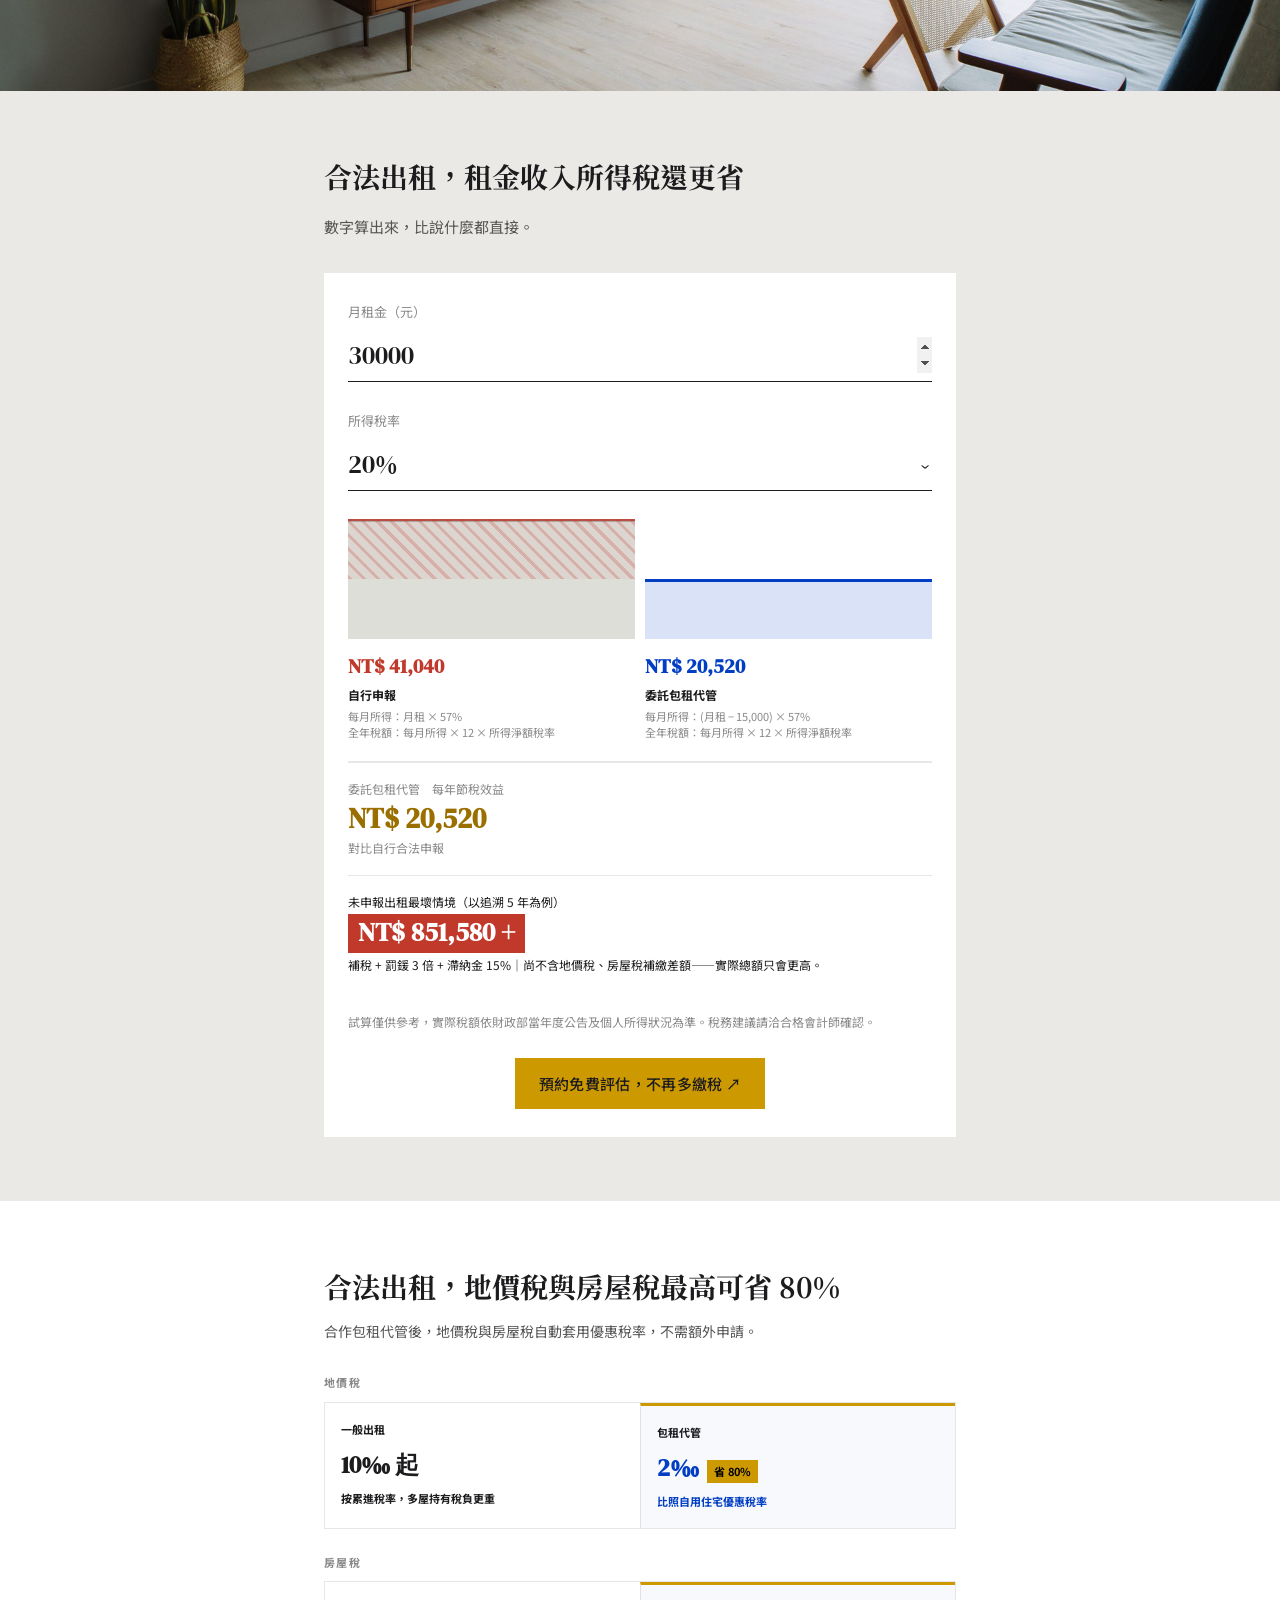
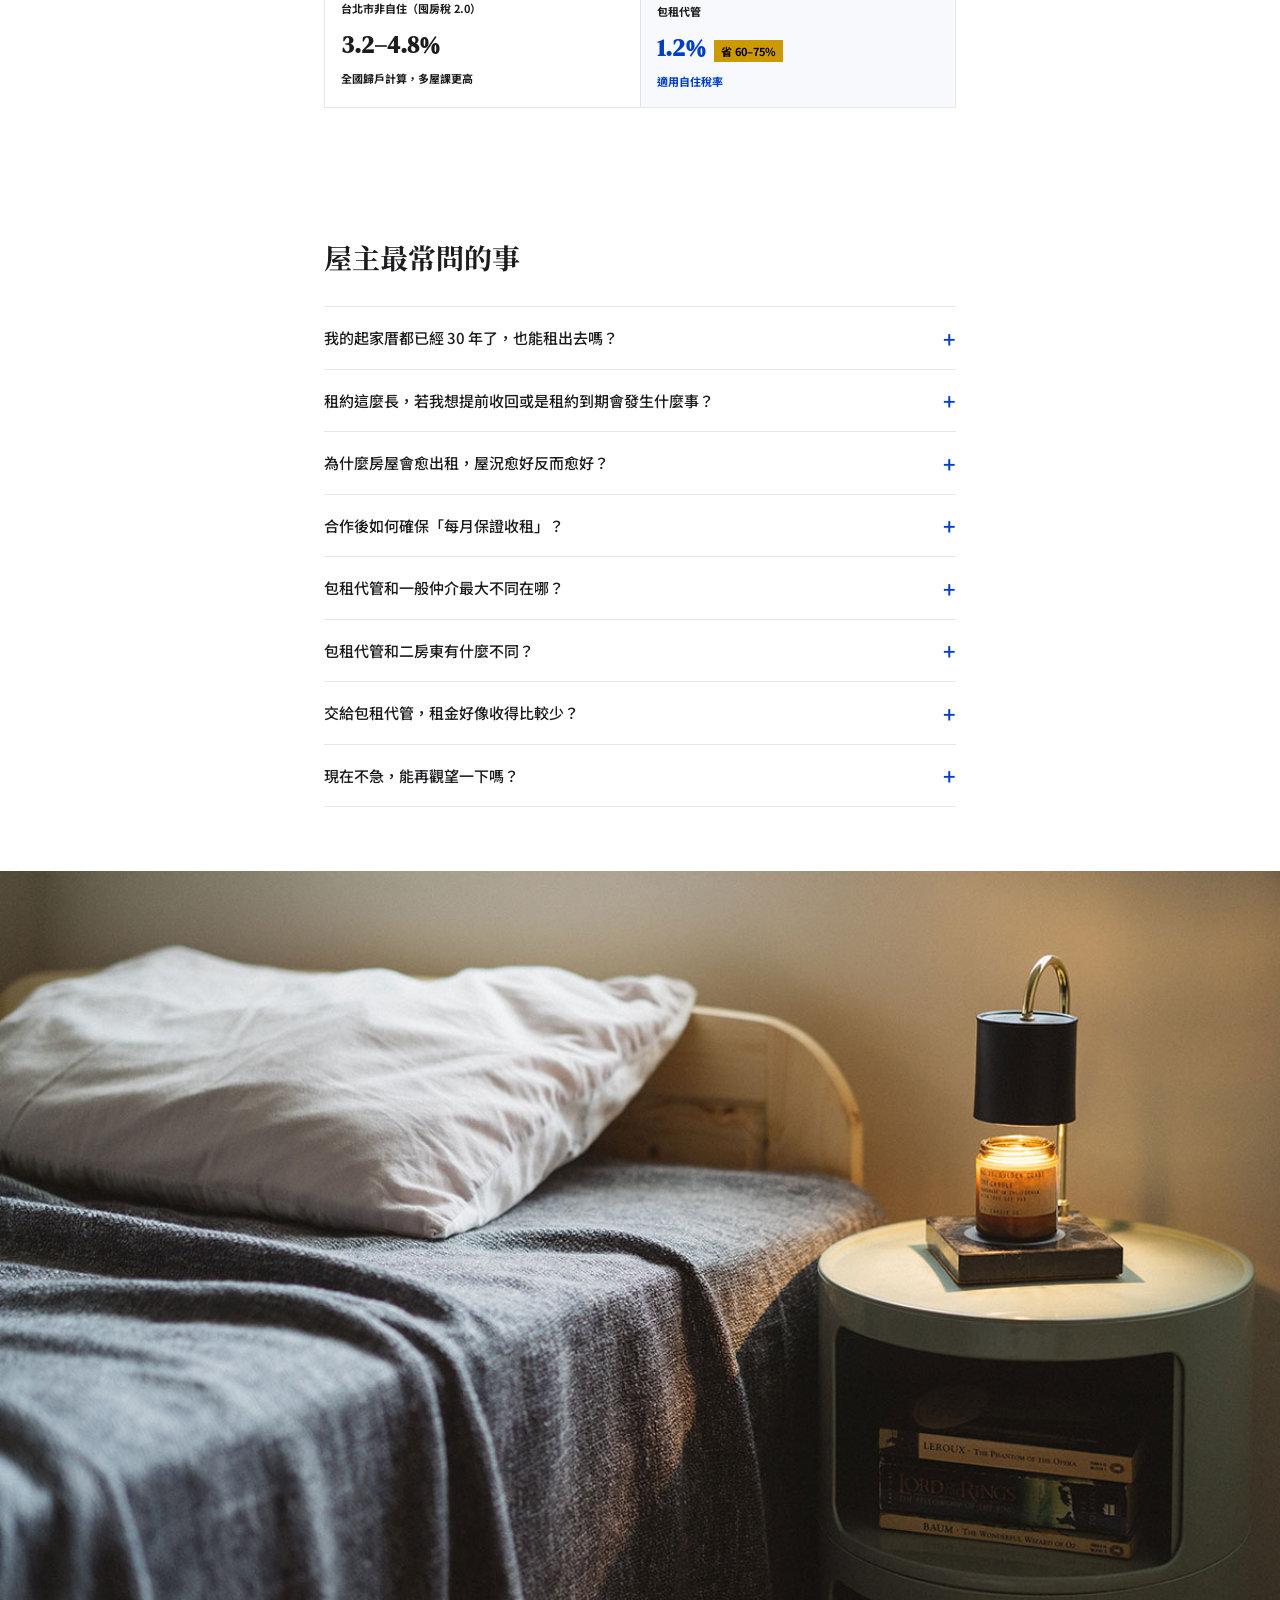
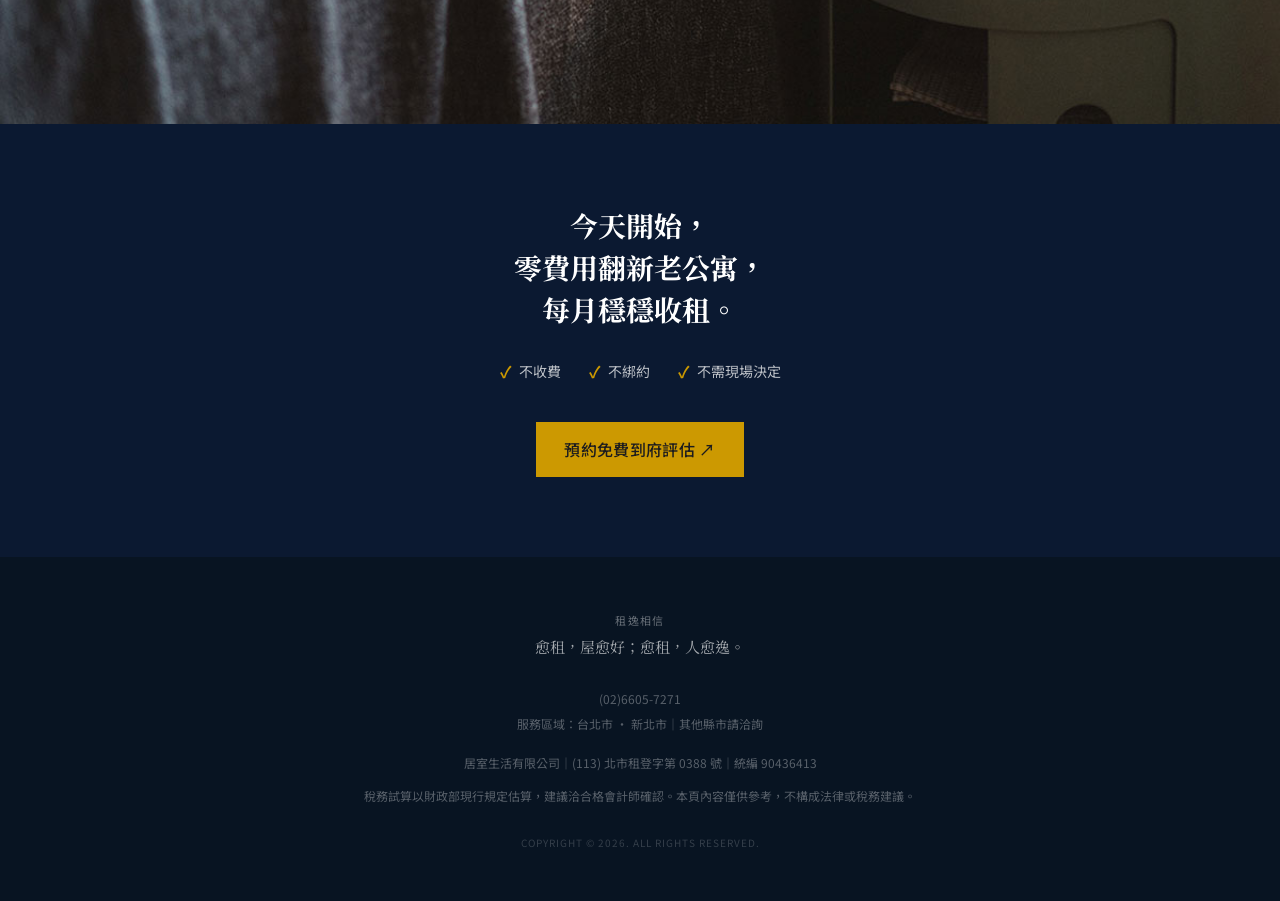
==== commit d75543ba: "copy: 試算公式「稅率」改為「所得淨額稅率」 Co-Authored-By: Claude Sonnet 4.6 <noreply@anthropic.com>" ====
--- a/index.html
+++ b/index.html
@@ -426,12 +426,12 @@
           <div class="cc-col">
             <div class="cc-amt cc-amt-gray" id="lp-val-self">NT$ 0</div>
             <div class="cc-name">自行申報</div>
-            <div class="cc-sub">每月所得：月租 × 57%<br>全年稅額：每月所得 × 12 × 稅率</div>
+            <div class="cc-sub">每月所得：月租 × 57%<br>全年稅額：每月所得 × 12 × 所得淨額稅率</div>
           </div>
           <div class="cc-col">
             <div class="cc-amt cc-amt-blue" id="lp-val-mgd">NT$ 0</div>
             <div class="cc-name">委託包租代管</div>
-            <div class="cc-sub">每月所得：(月租 − 15,000) × 57%<br>全年稅額：每月所得 × 12 × 稅率</div>
+            <div class="cc-sub">每月所得：(月租 − 15,000) × 57%<br>全年稅額：每月所得 × 12 × 所得淨額稅率</div>
           </div>
         </div>
       </div>
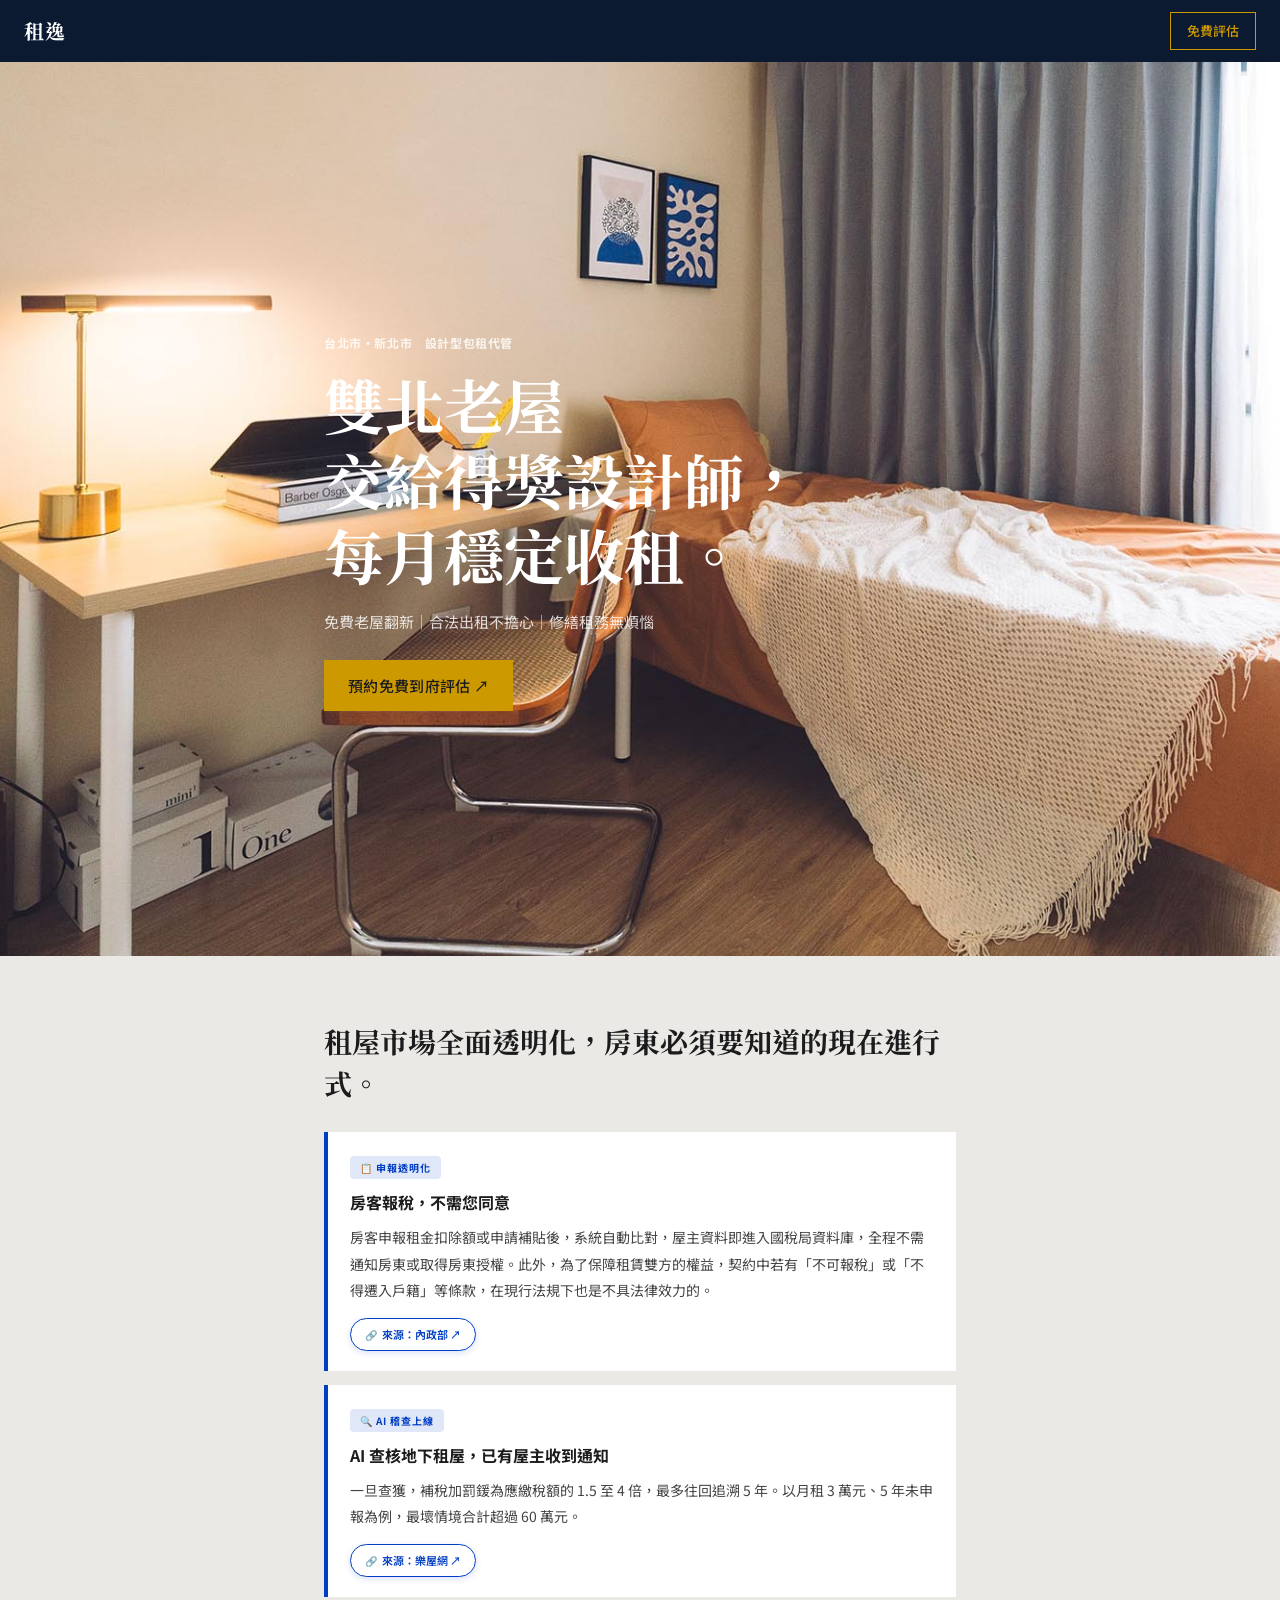
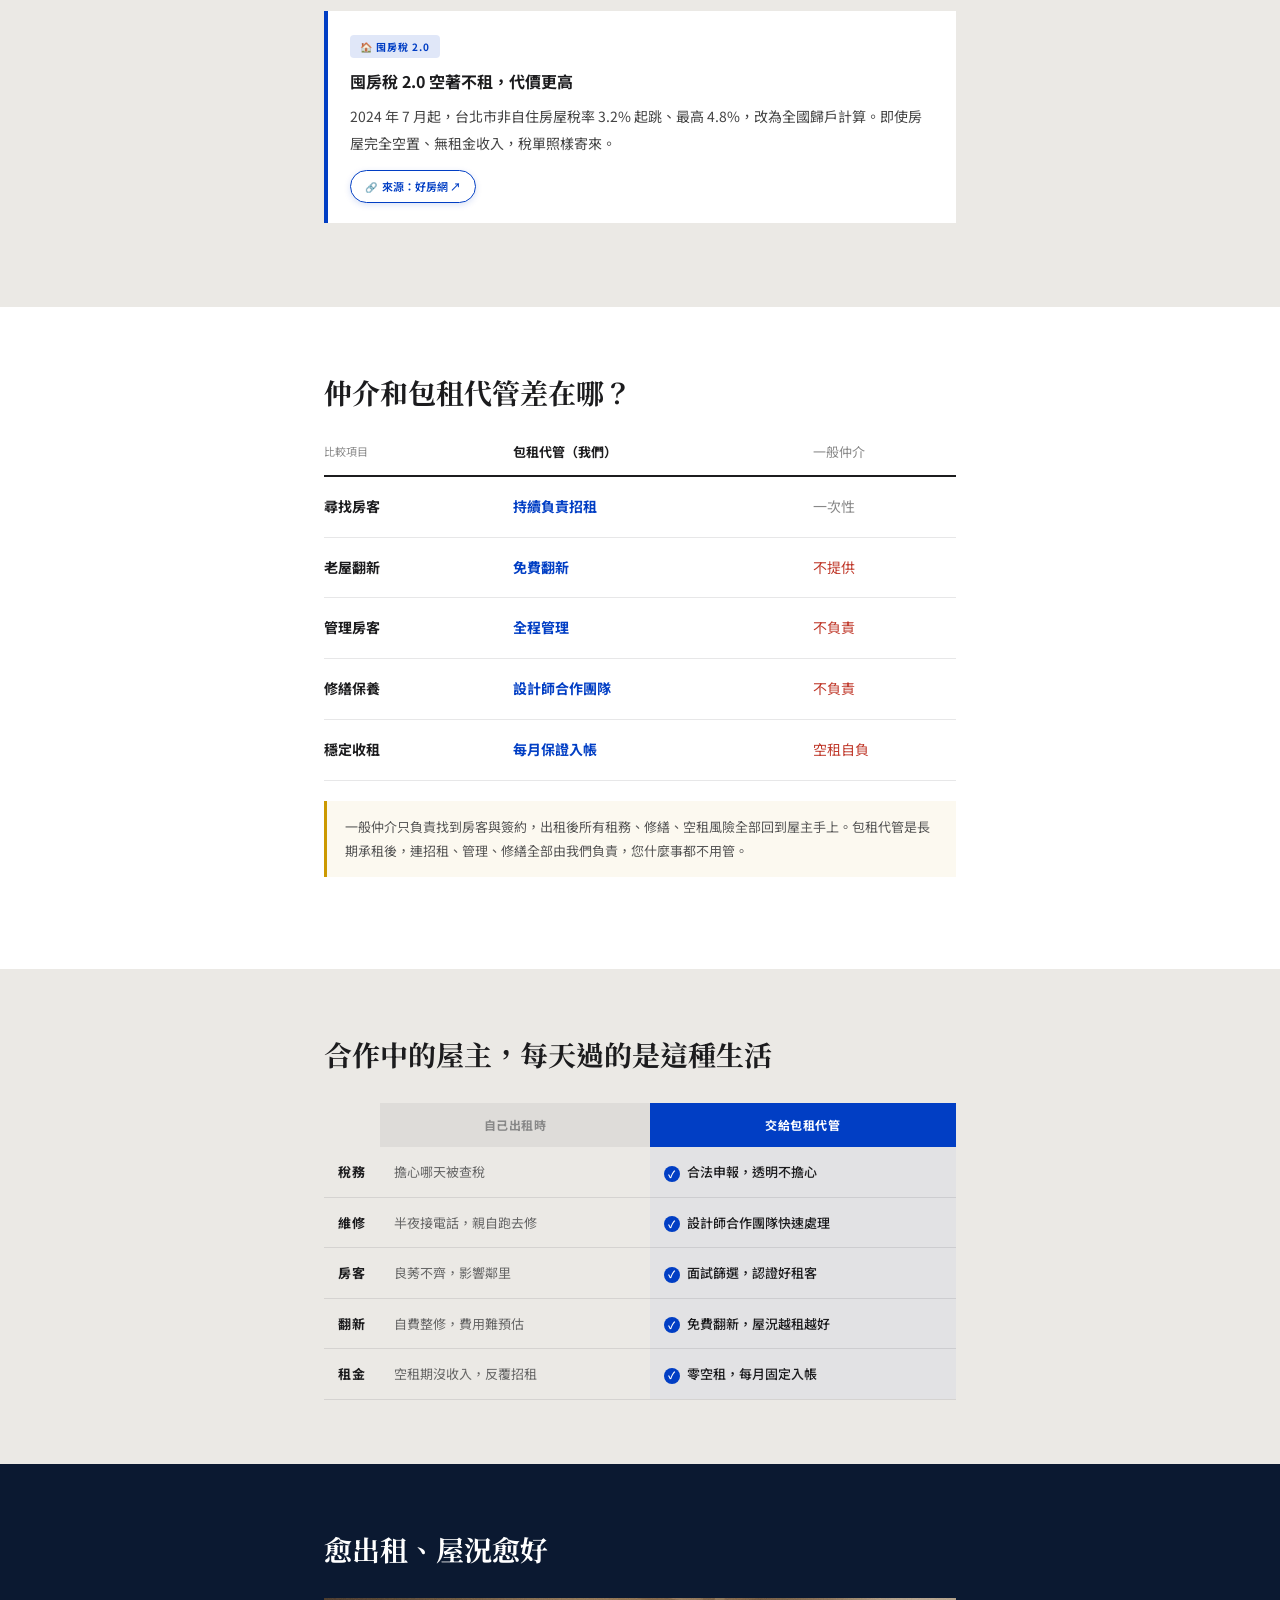
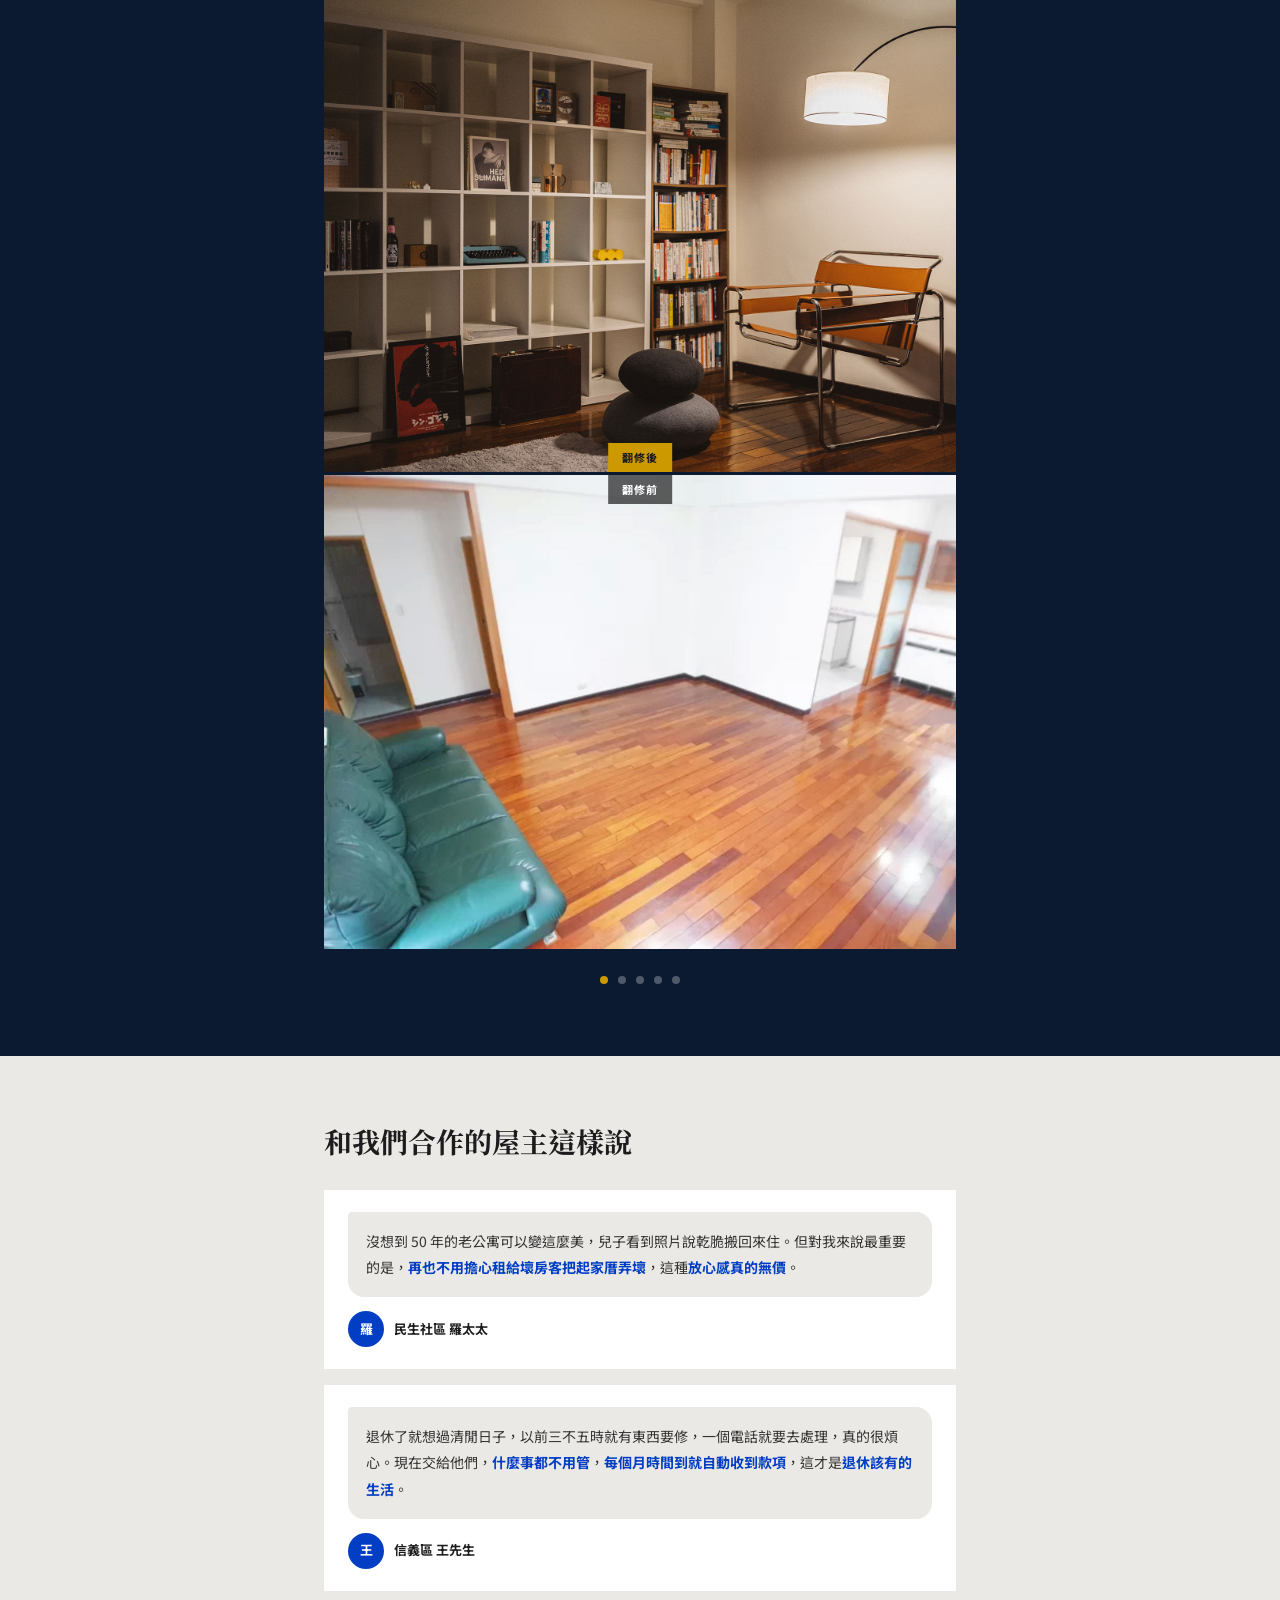
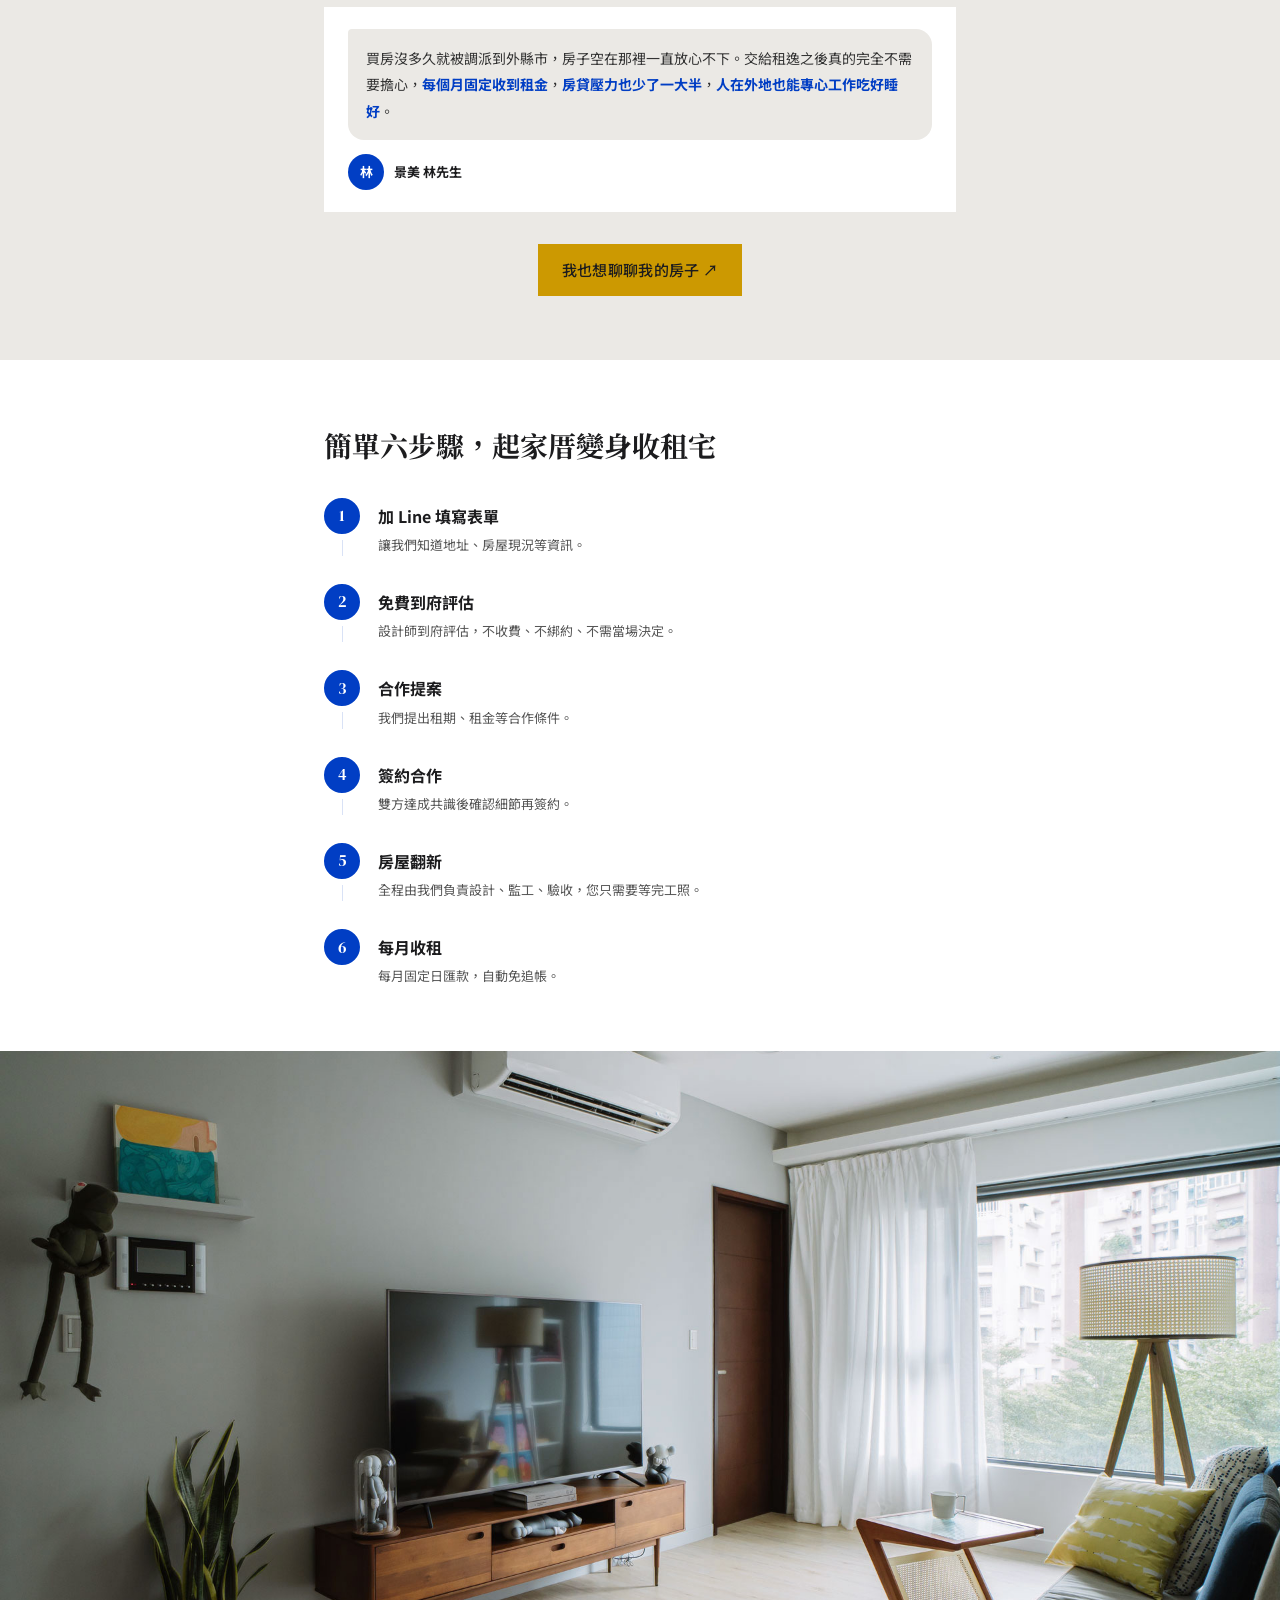
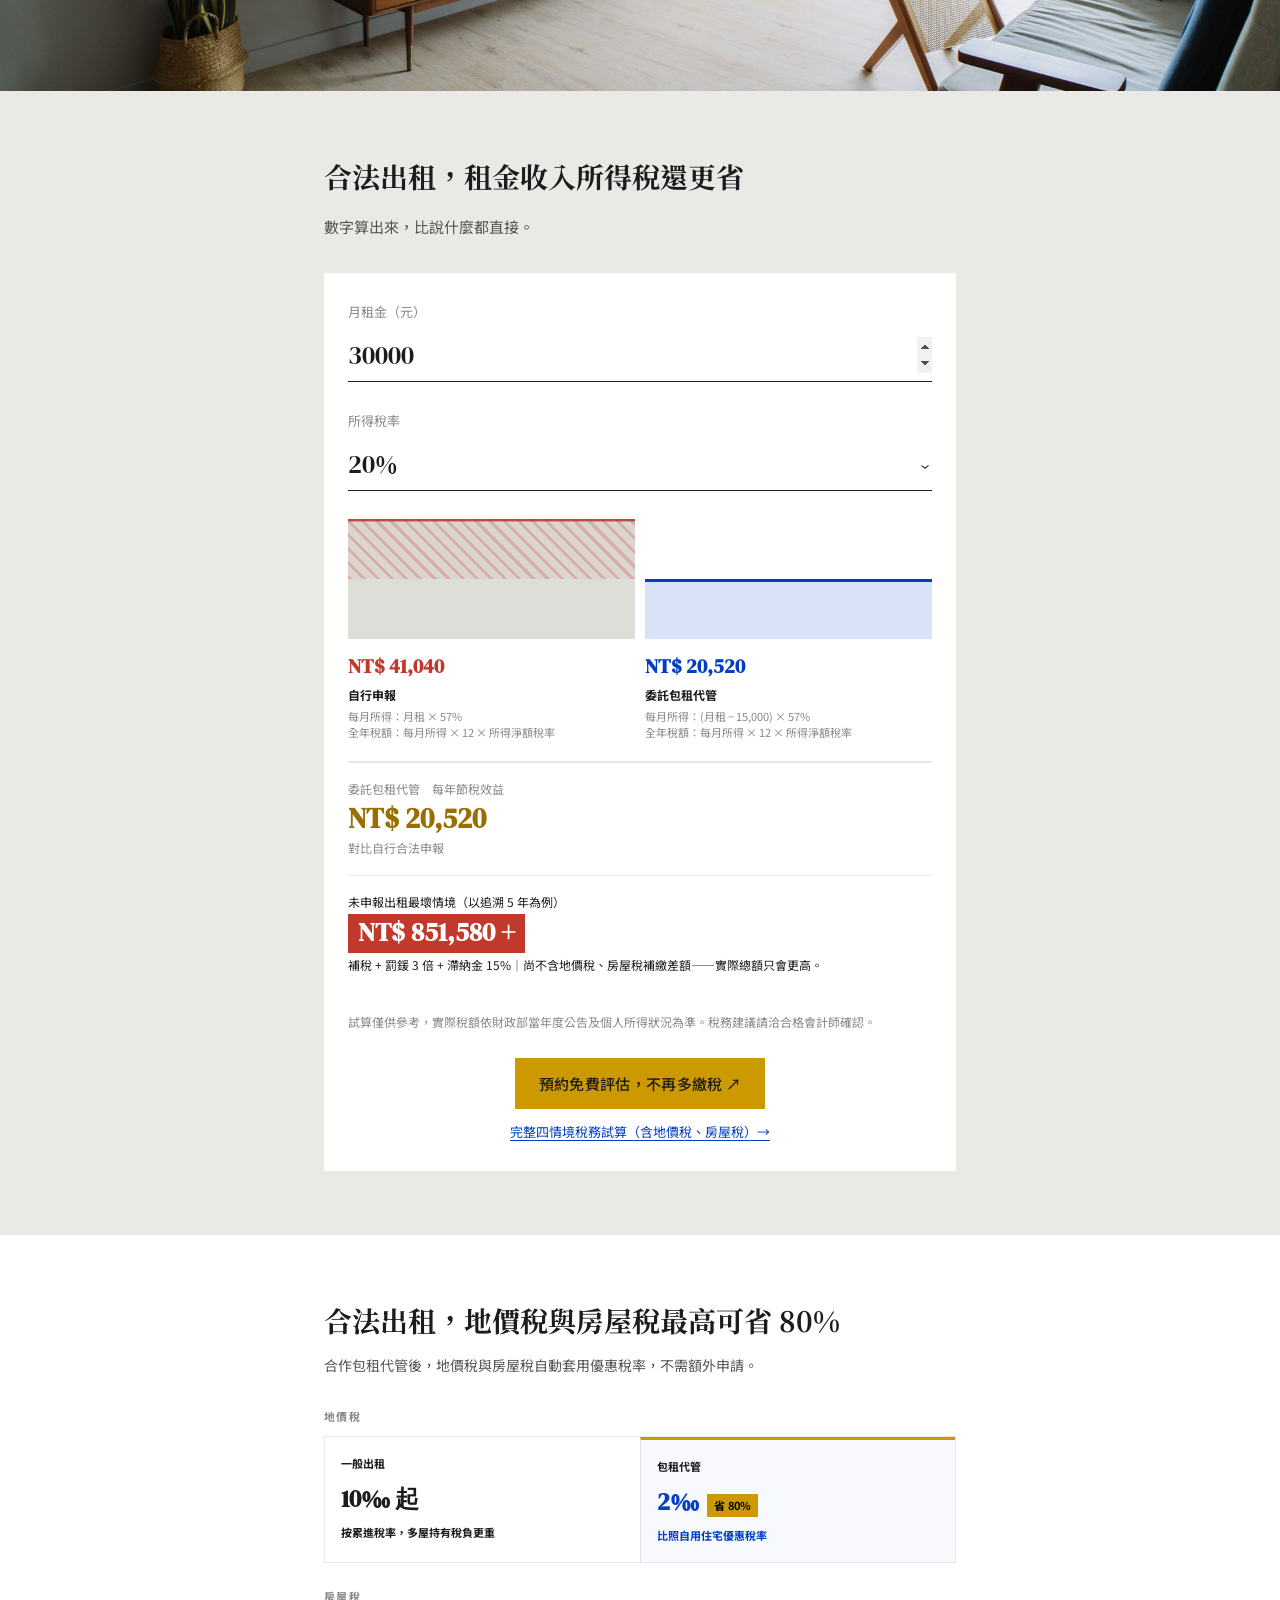
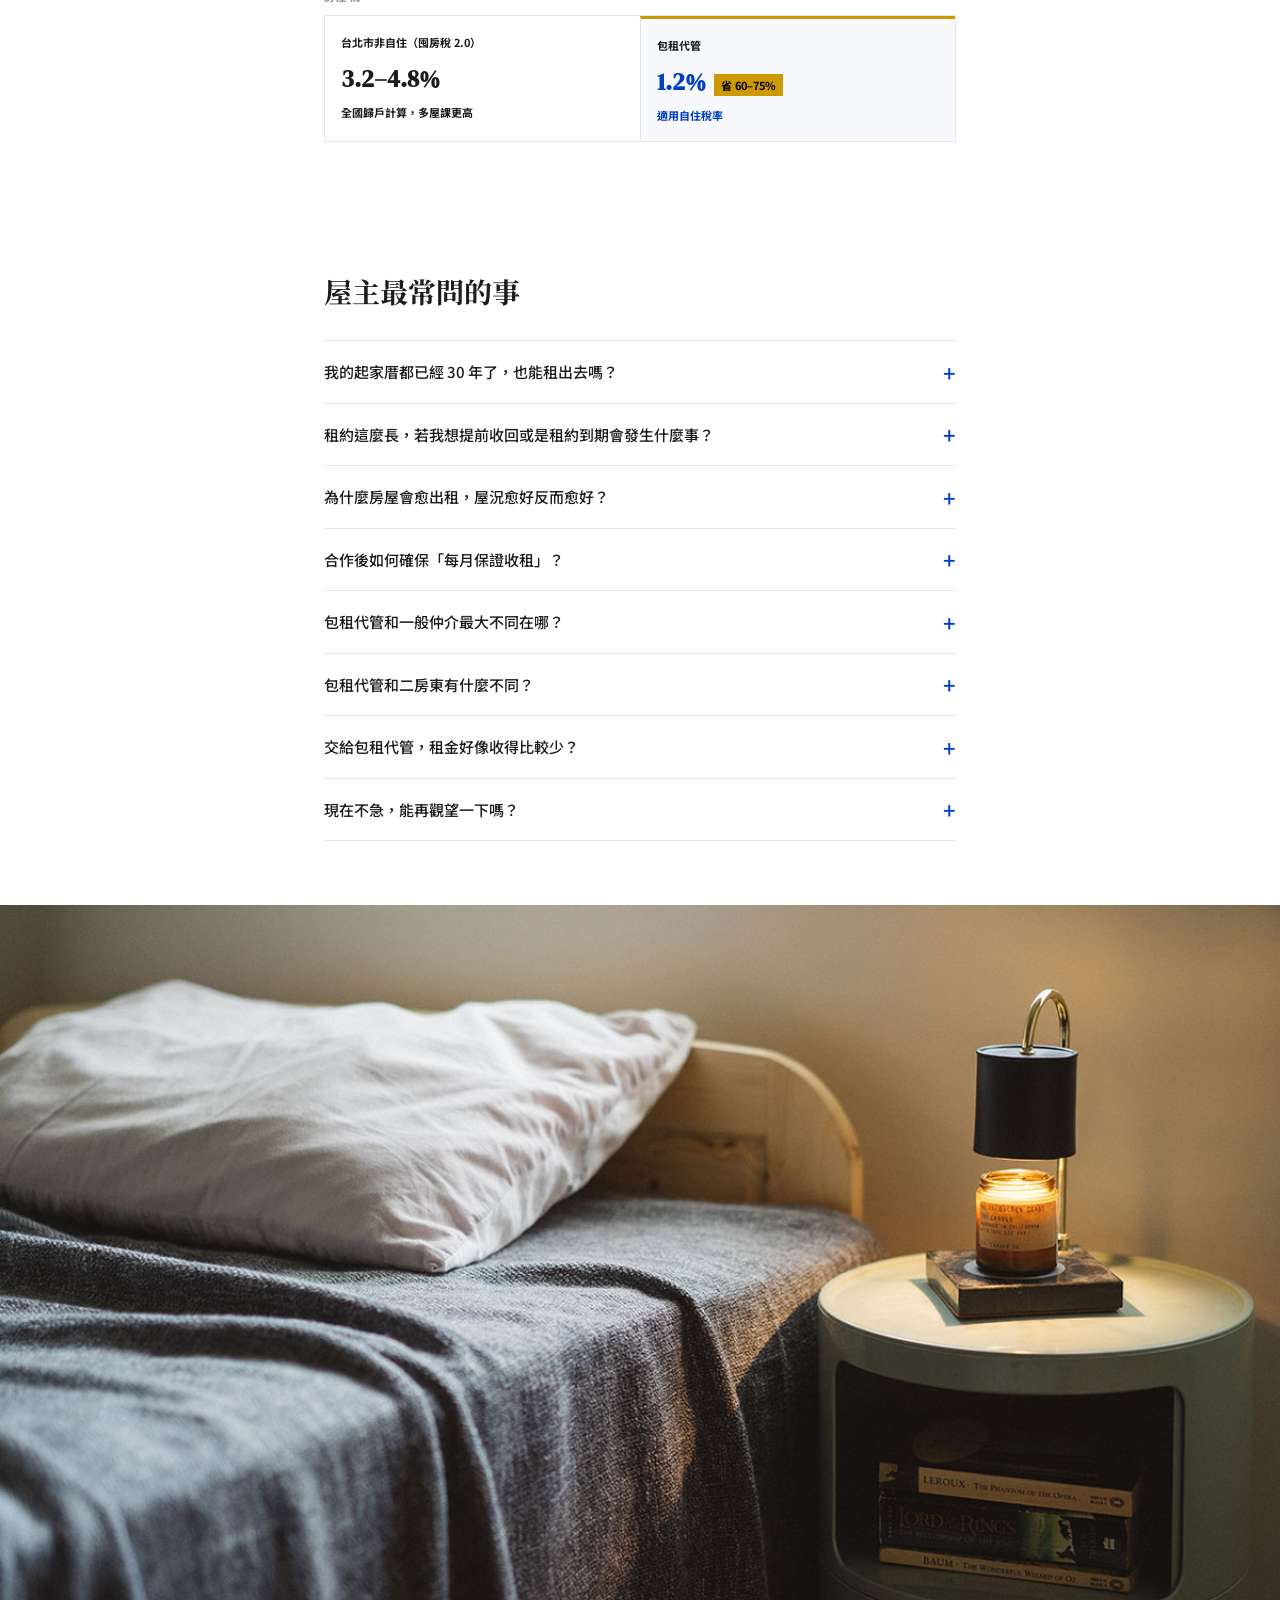
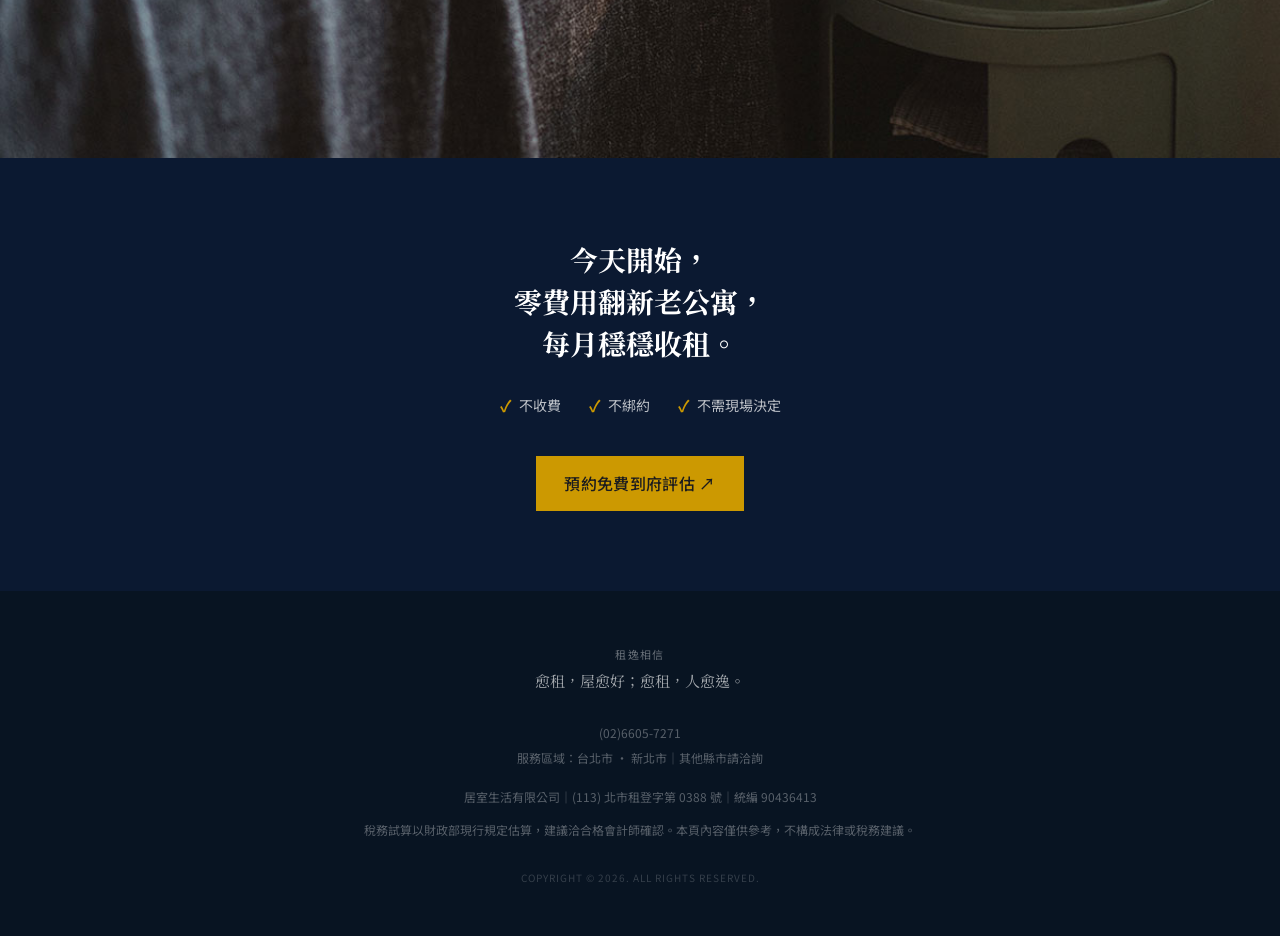
==== commit 8f8c5958: "feat: 新增租金稅務完整試算工具 calculator.html 依租金稅務情境知識庫建立四情境比較（未申報、一般直租、包租代管、公益出租人）。 涵蓋所得稅、房屋稅、地價稅、二代健保，並附未申報最" ====
--- a/index.html
+++ b/index.html
@@ -453,8 +453,9 @@
       </div>
 
       <p class="calc-disc">試算僅供參考，實際稅額依財政部當年度公告及個人所得狀況為準。稅務建議請洽合格會計師確認。</p>
-      <div style="margin-top:24px;text-align:center">
+      <div style="margin-top:24px;text-align:center;display:flex;flex-direction:column;align-items:center;gap:12px">
         <a href="https://line.me/ti/p/~ginoboya" target="_blank" rel="noopener" class="btn-primary">預約免費評估，不再多繳稅 ↗</a>
+        <a href="calculator.html" style="font-size:13px;color:var(--blue);text-decoration:underline;text-underline-offset:3px;">完整四情境稅務試算（含地價稅、房屋稅）→</a>
       </div>
     </div>
   </div>
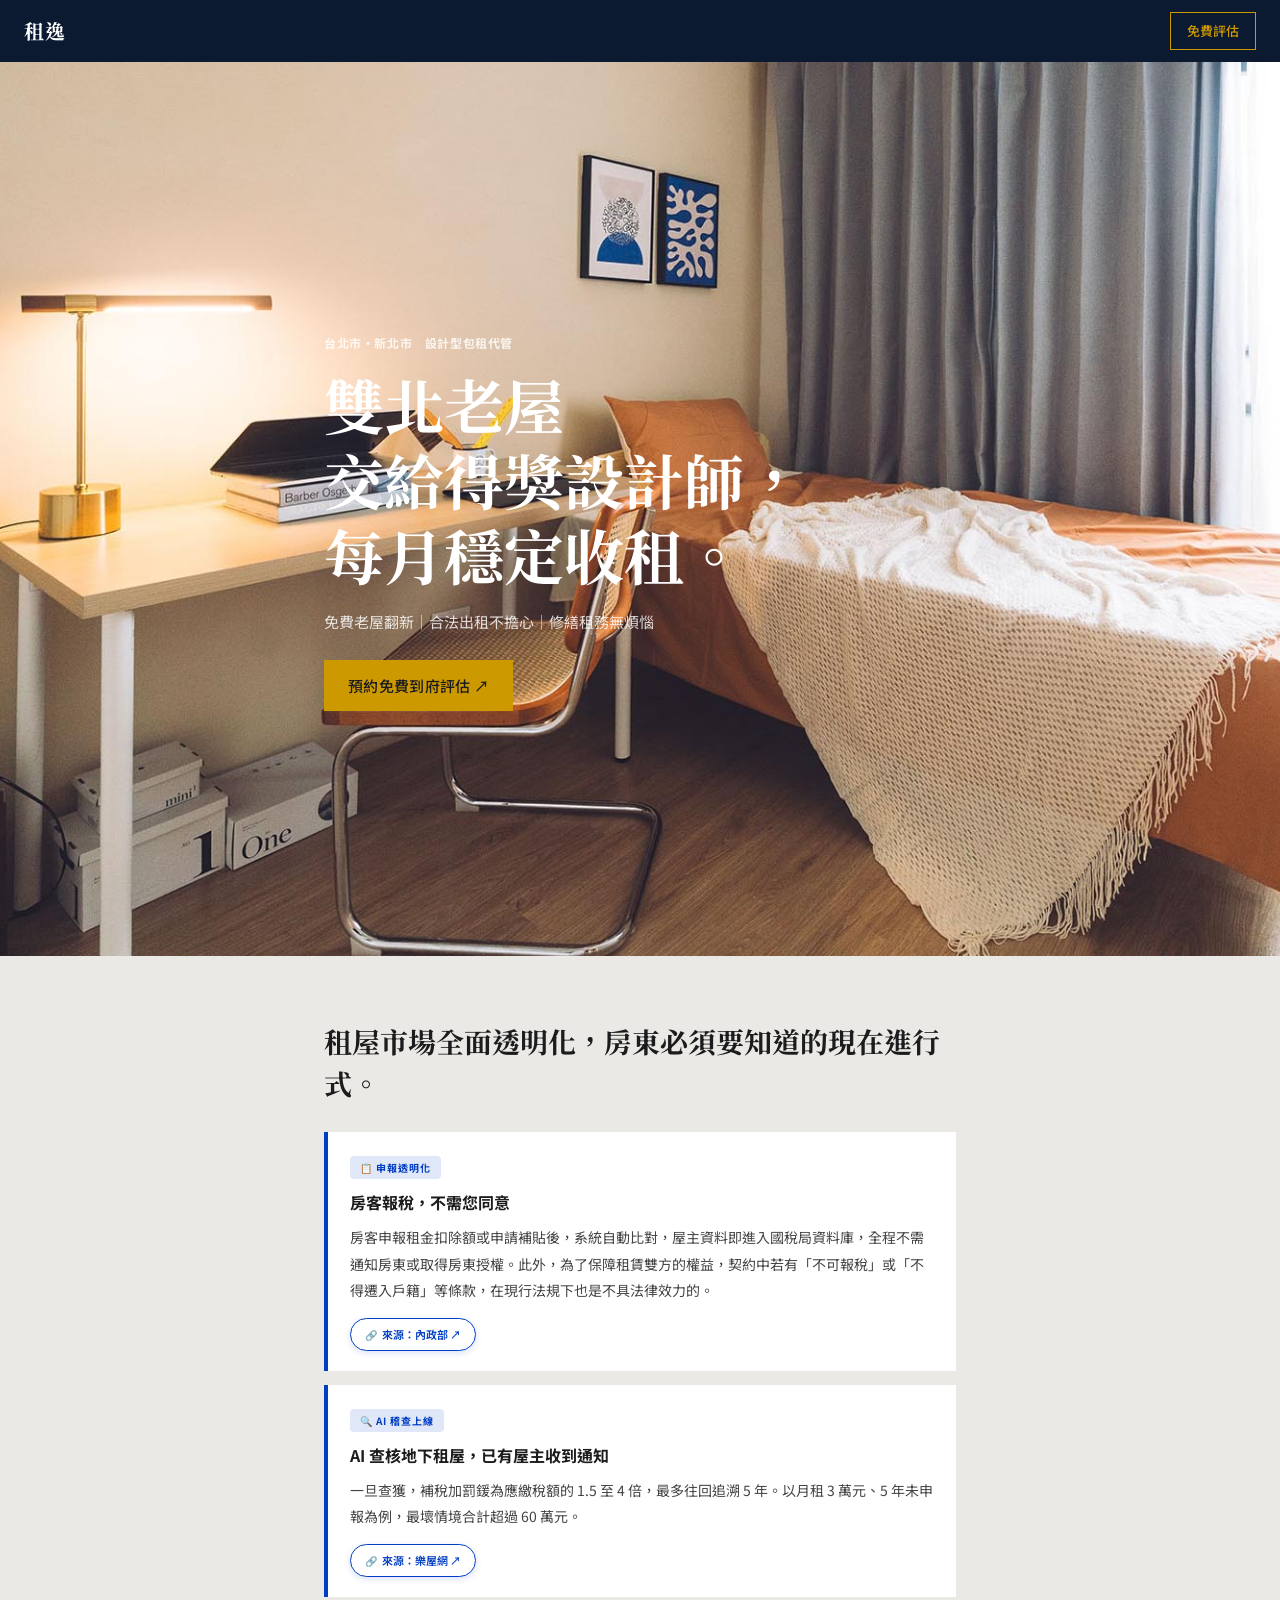
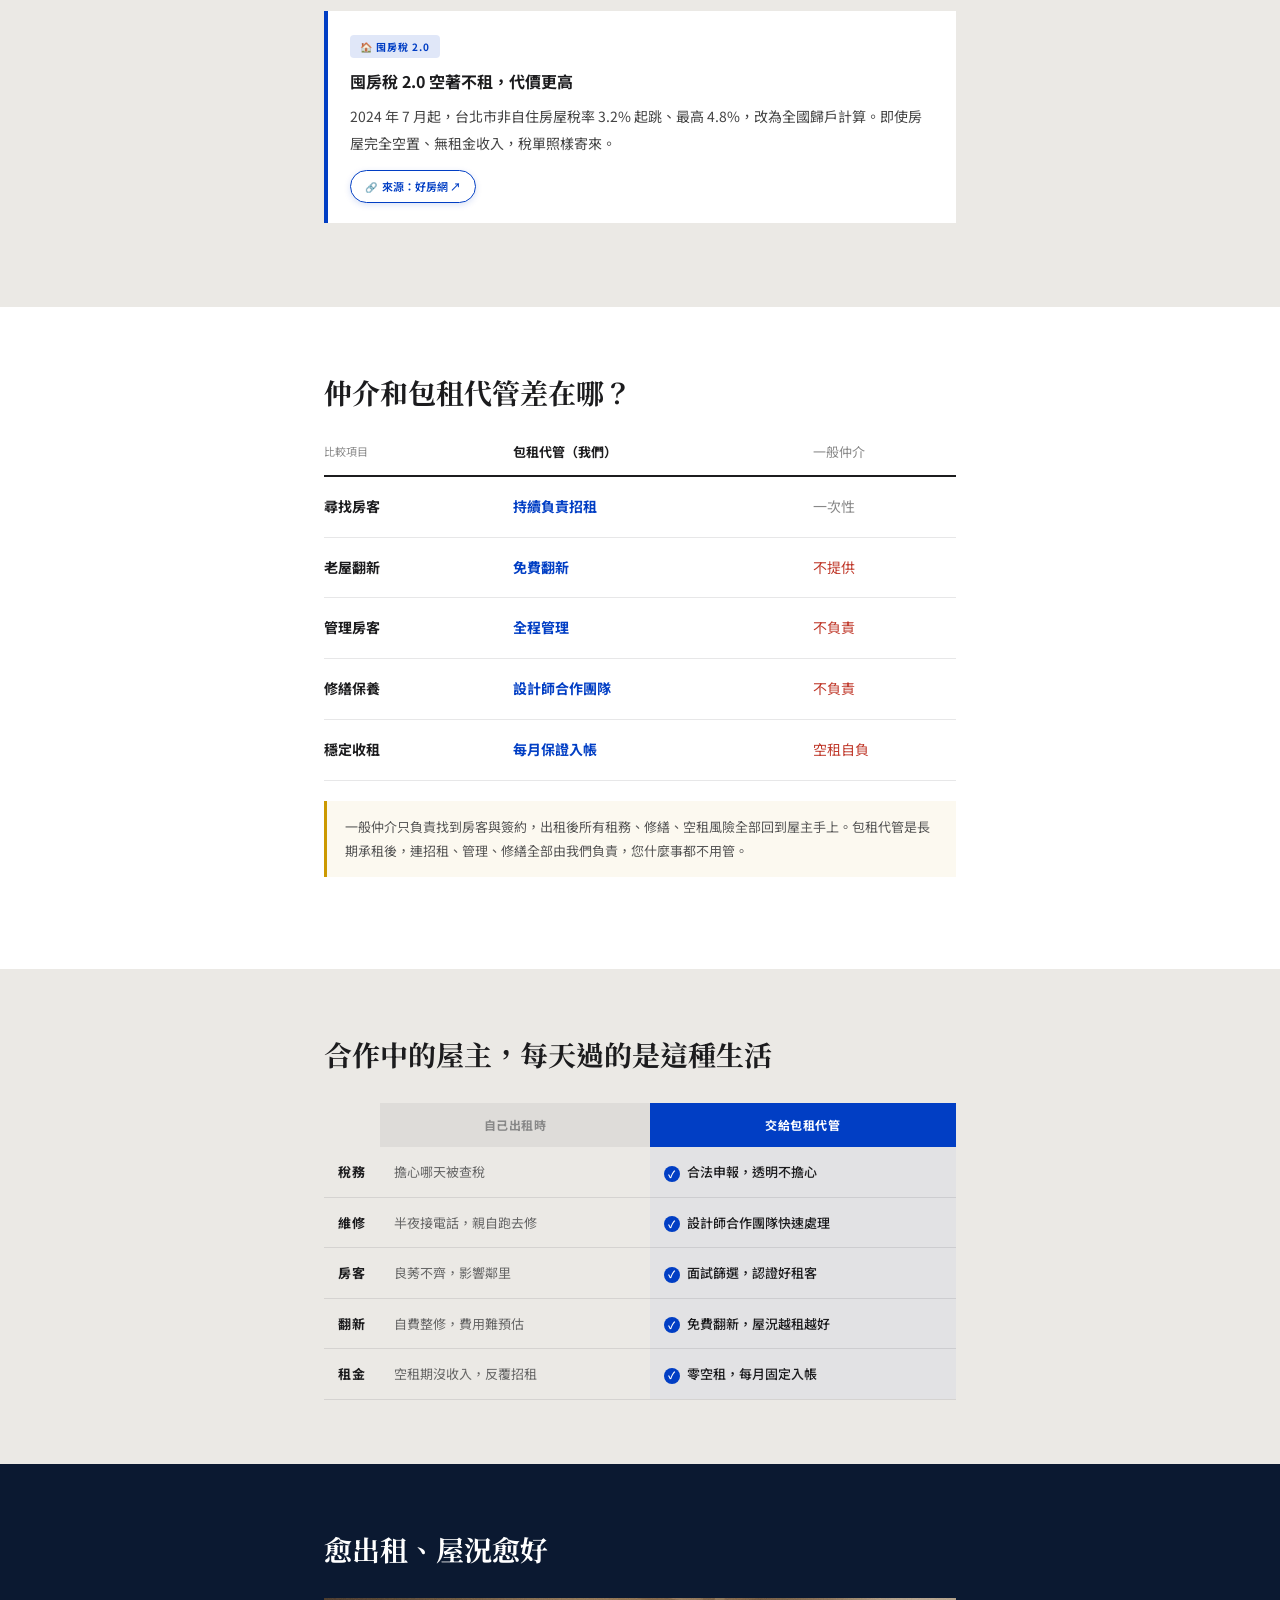
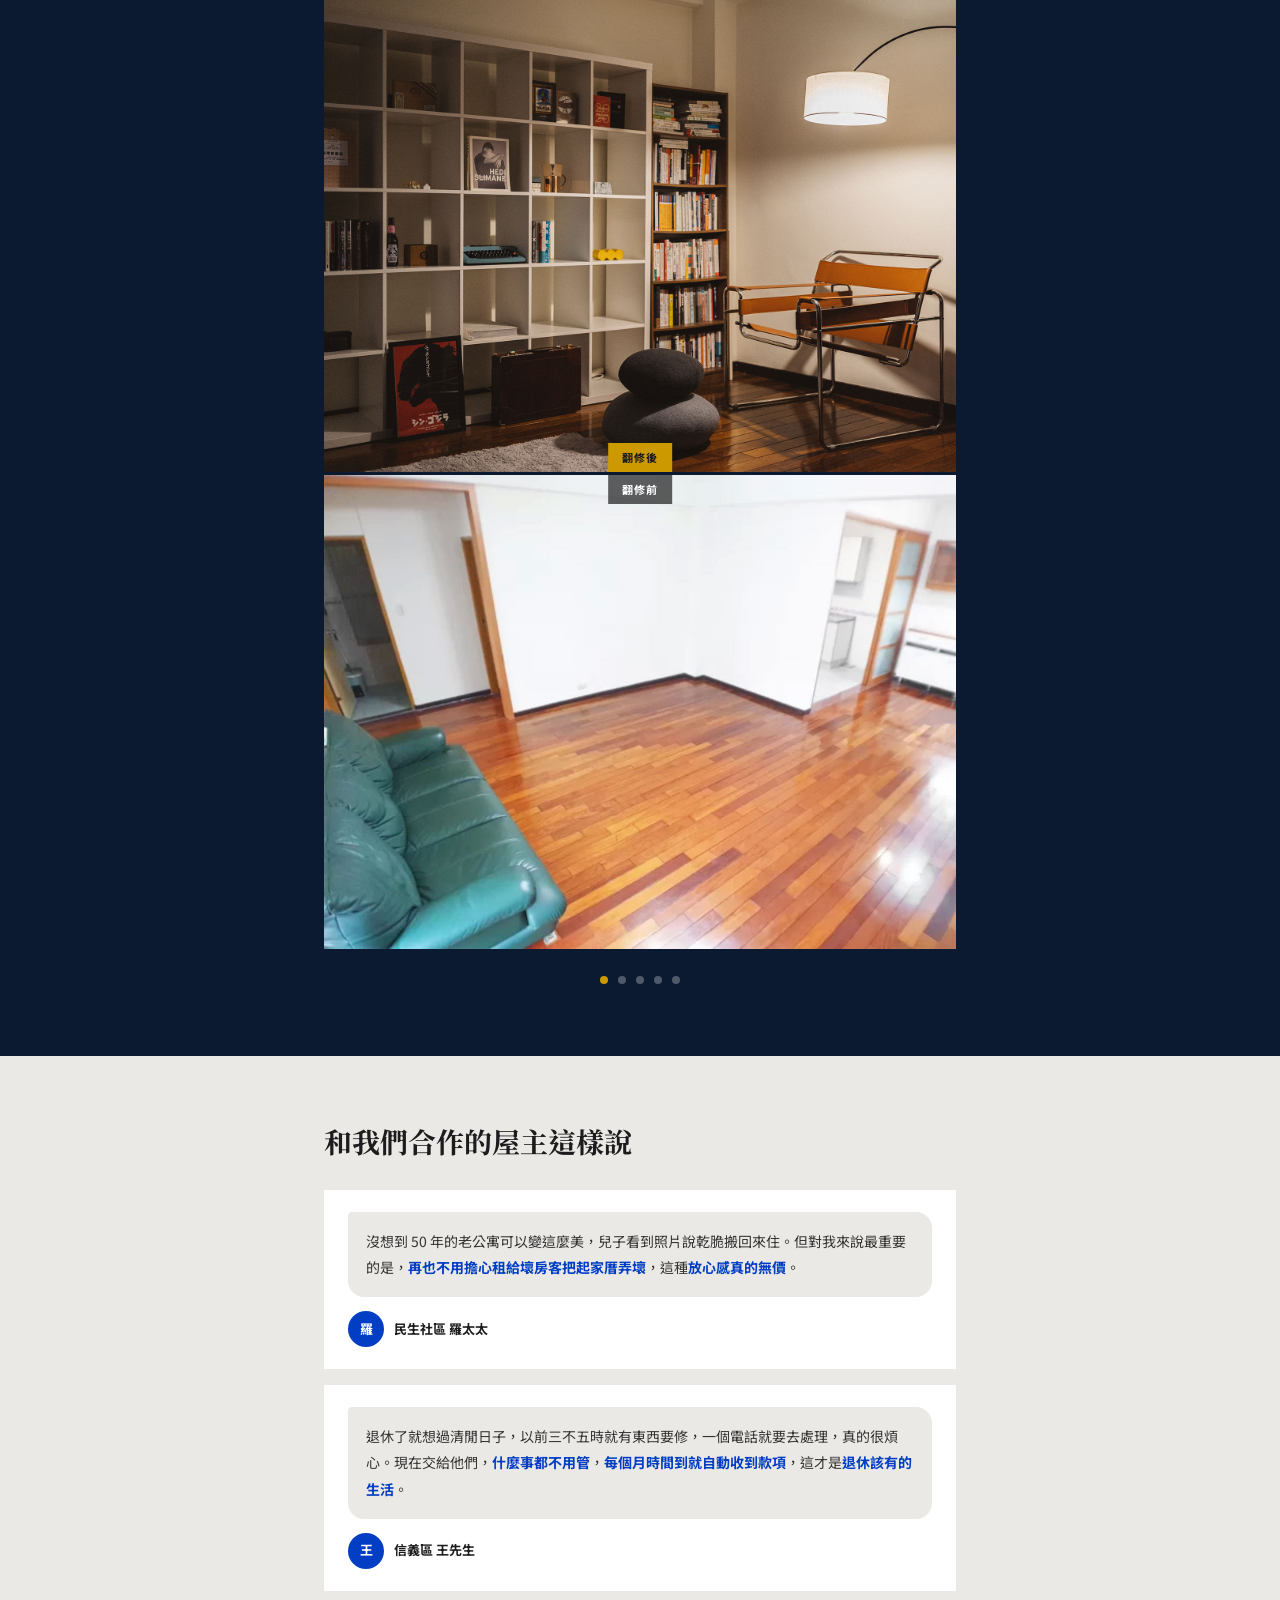
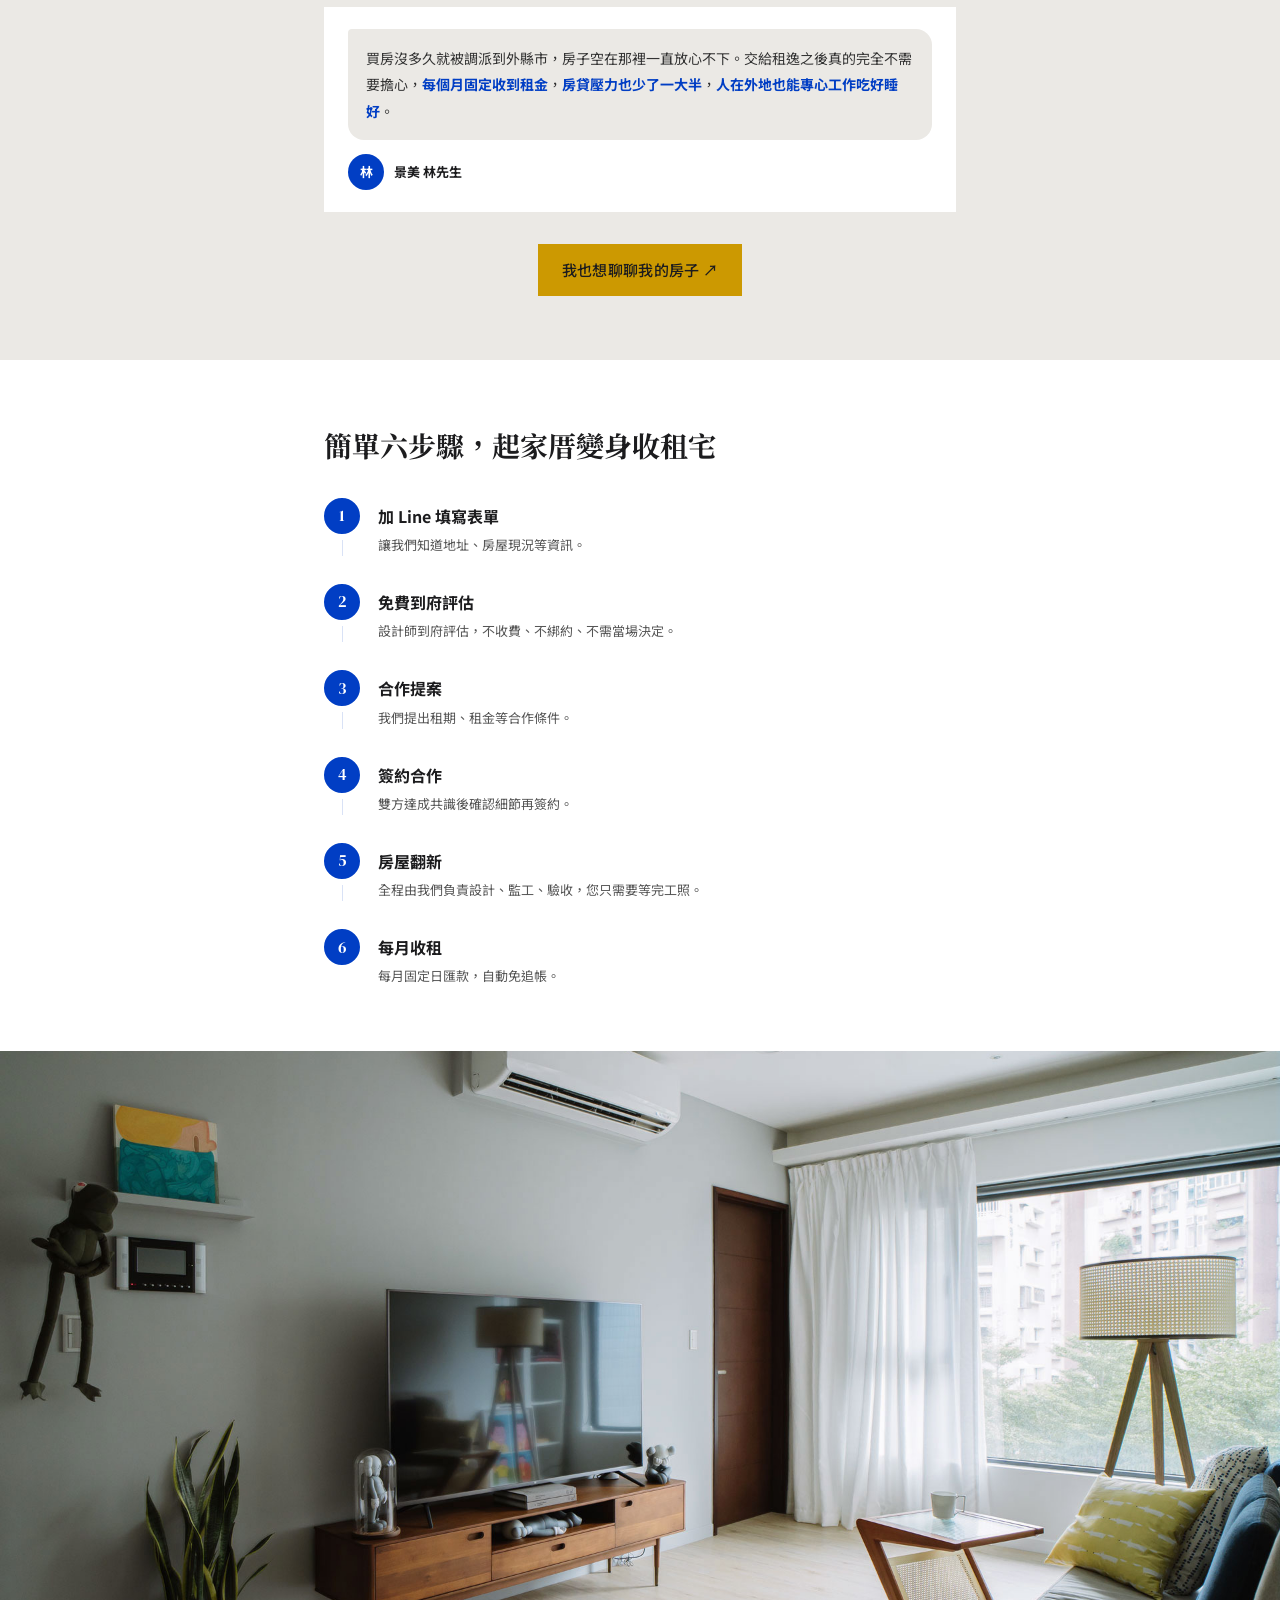
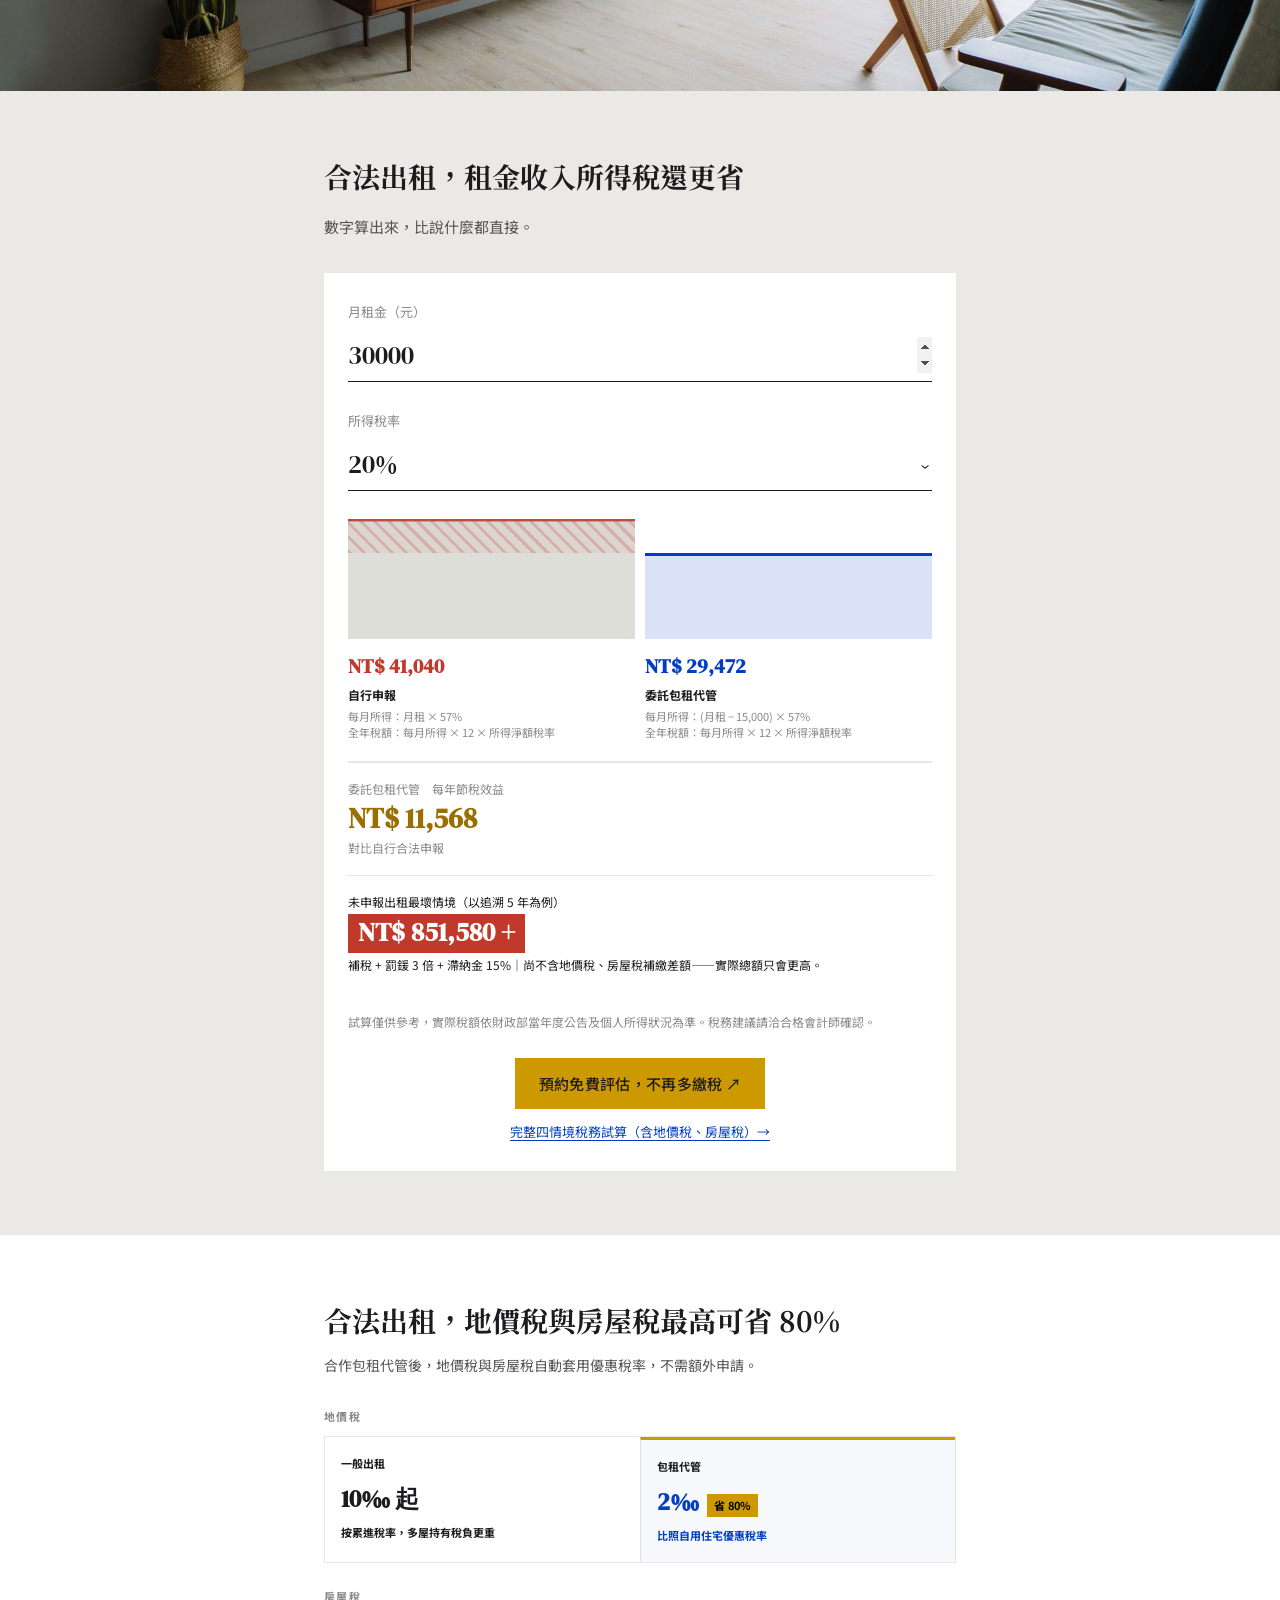
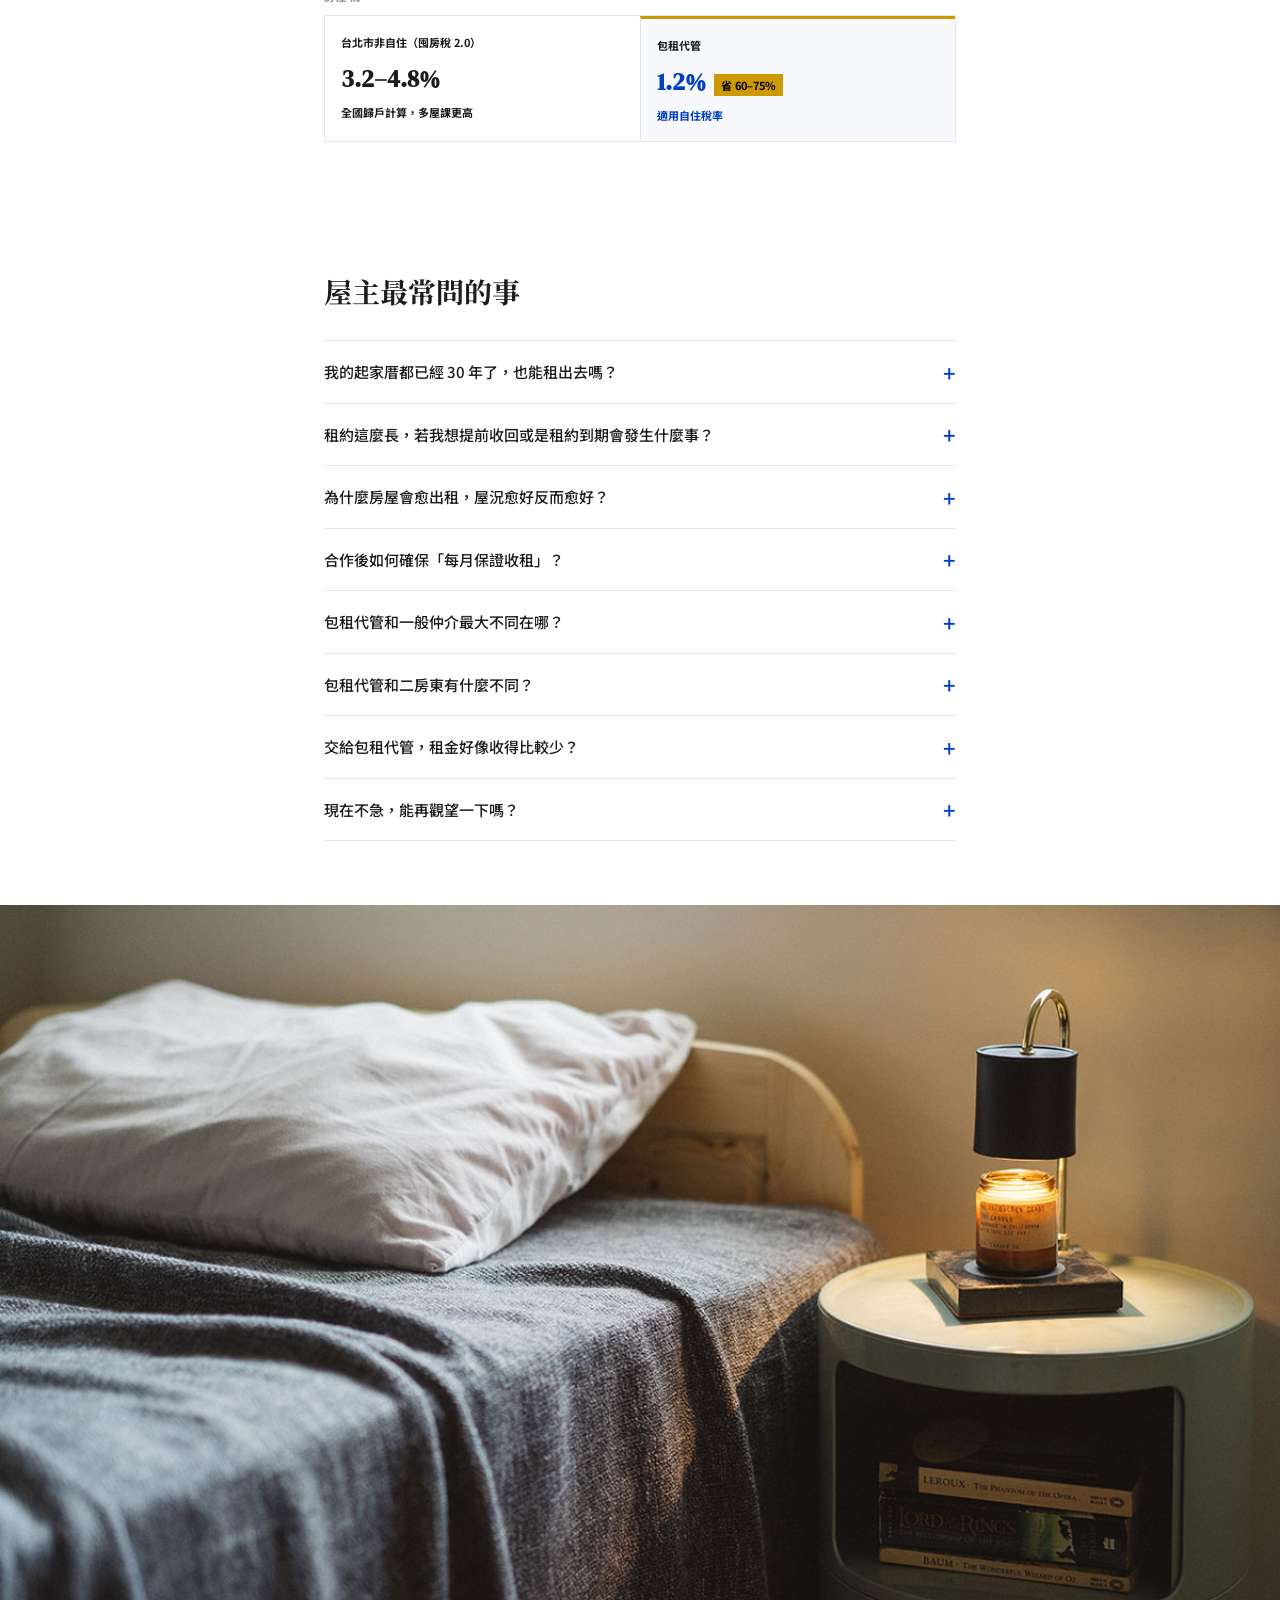
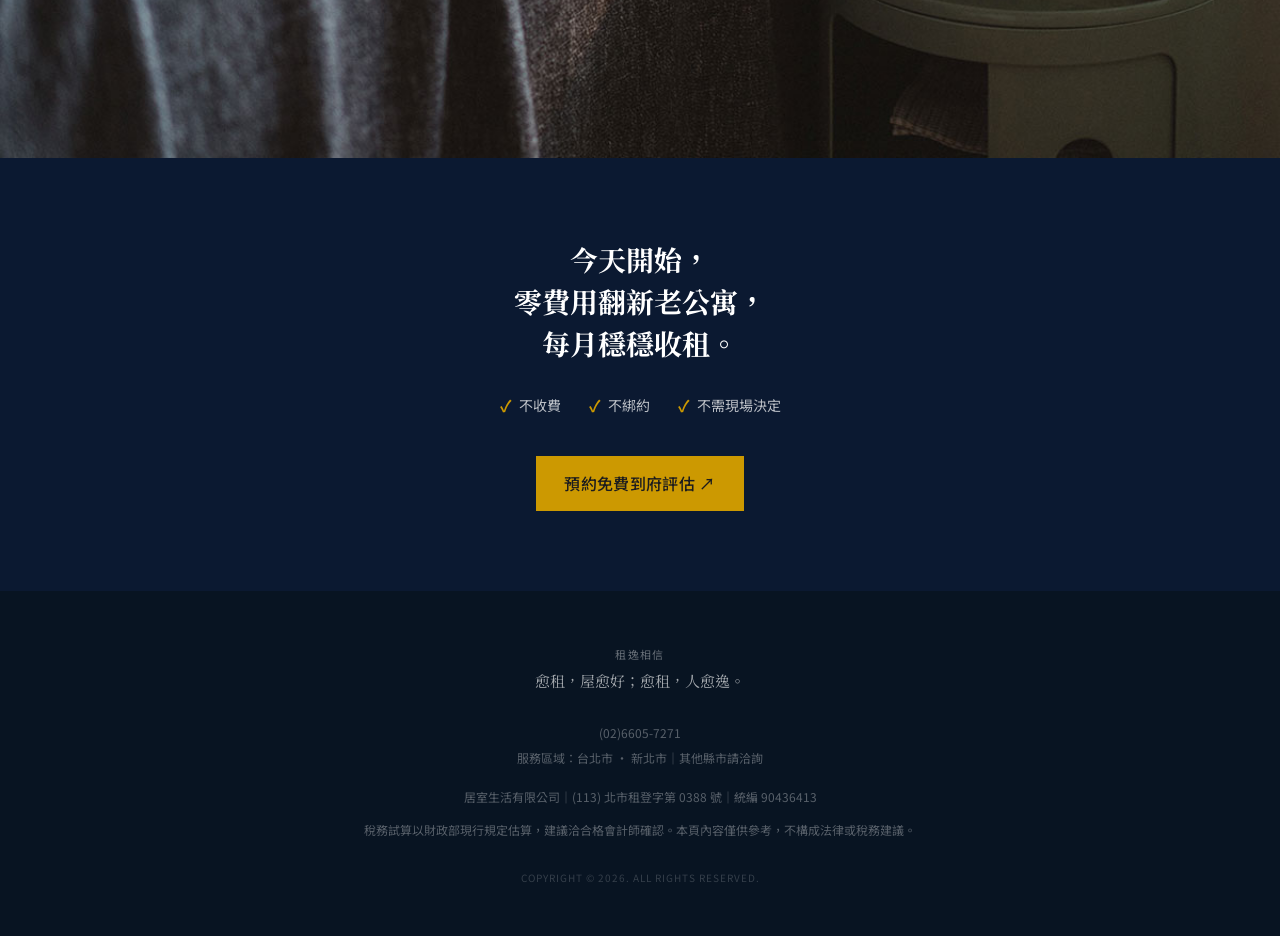
==== commit a66f48a9: "fix: 修正包租代管所得稅公式（分段累進制） 原公式錯誤地以整筆月租金套用單一扣除率； 正確邏輯為分段累進：前 6,000 全免、6,001-20,000 部分 × 47%、超過 20,000 部分" ====
--- a/index.html
+++ b/index.html
@@ -705,9 +705,17 @@
     var rent = parseFloat(document.getElementById('lp-rent').value) || 0;
     var rate = parseInt(document.getElementById('lp-rate').value, 10) / 100;
     var annual = rent * 12;
-    var tSelf = annual * (1 - 0.43) * rate;
-    var exempt = Math.min(annual, 15000 * 12);
-    var tManaged = Math.max(0, annual - exempt) * (1 - 0.43) * rate;
+    var tSelf = annual * 0.57 * rate;
+    // 包租代管分段累進制：前 6,000 全免；6,001-20,000 部分 × 47%；超過 20,000 部分 × 57%
+    var monthlyTaxable;
+    if (rent <= 6000) {
+      monthlyTaxable = 0;
+    } else if (rent <= 20000) {
+      monthlyTaxable = (rent - 6000) * 0.47;
+    } else {
+      monthlyTaxable = 14000 * 0.47 + (rent - 20000) * 0.57;
+    }
+    var tManaged = monthlyTaxable * 12 * rate;
     var savings = Math.max(0, tSelf - tManaged);
     var worstCase = tSelf * 5 * 4.15; // 5年 × (補稅1 + 罰鍰3倍 + 滯納金15%)
 
